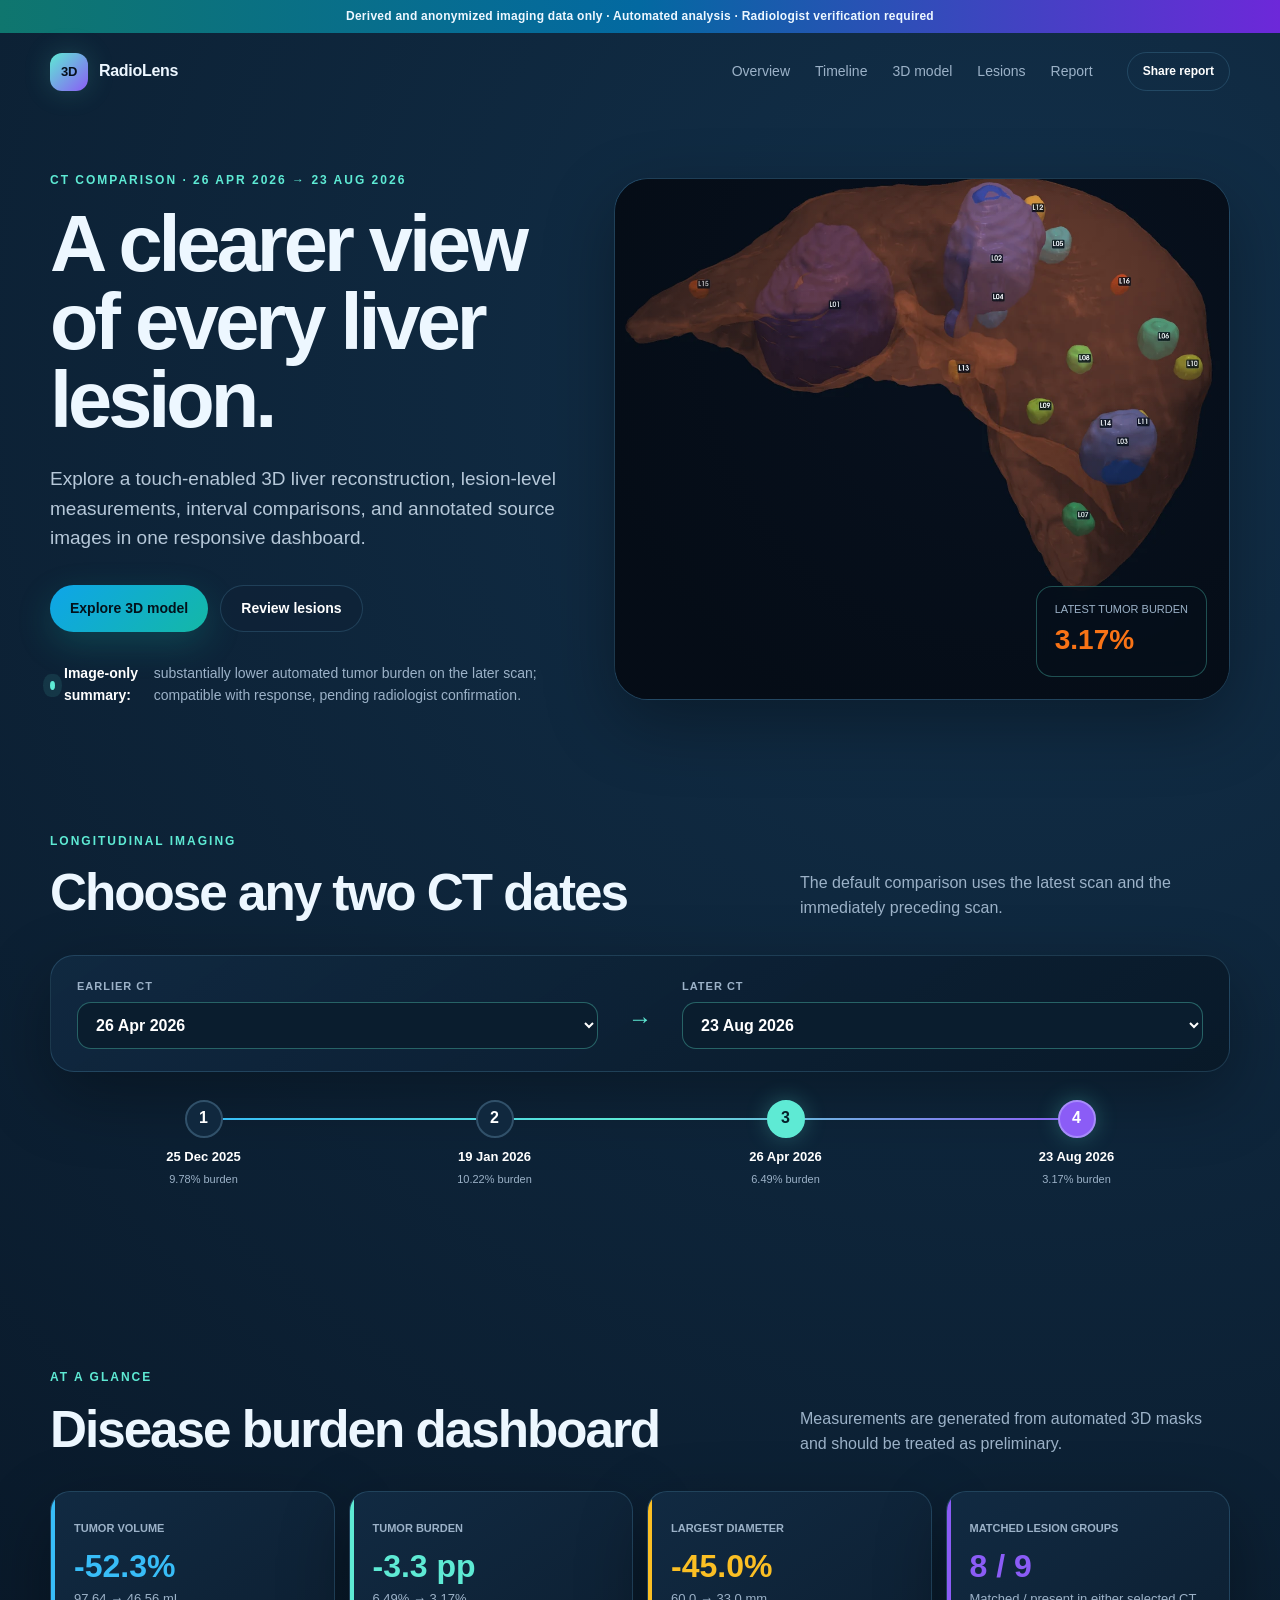
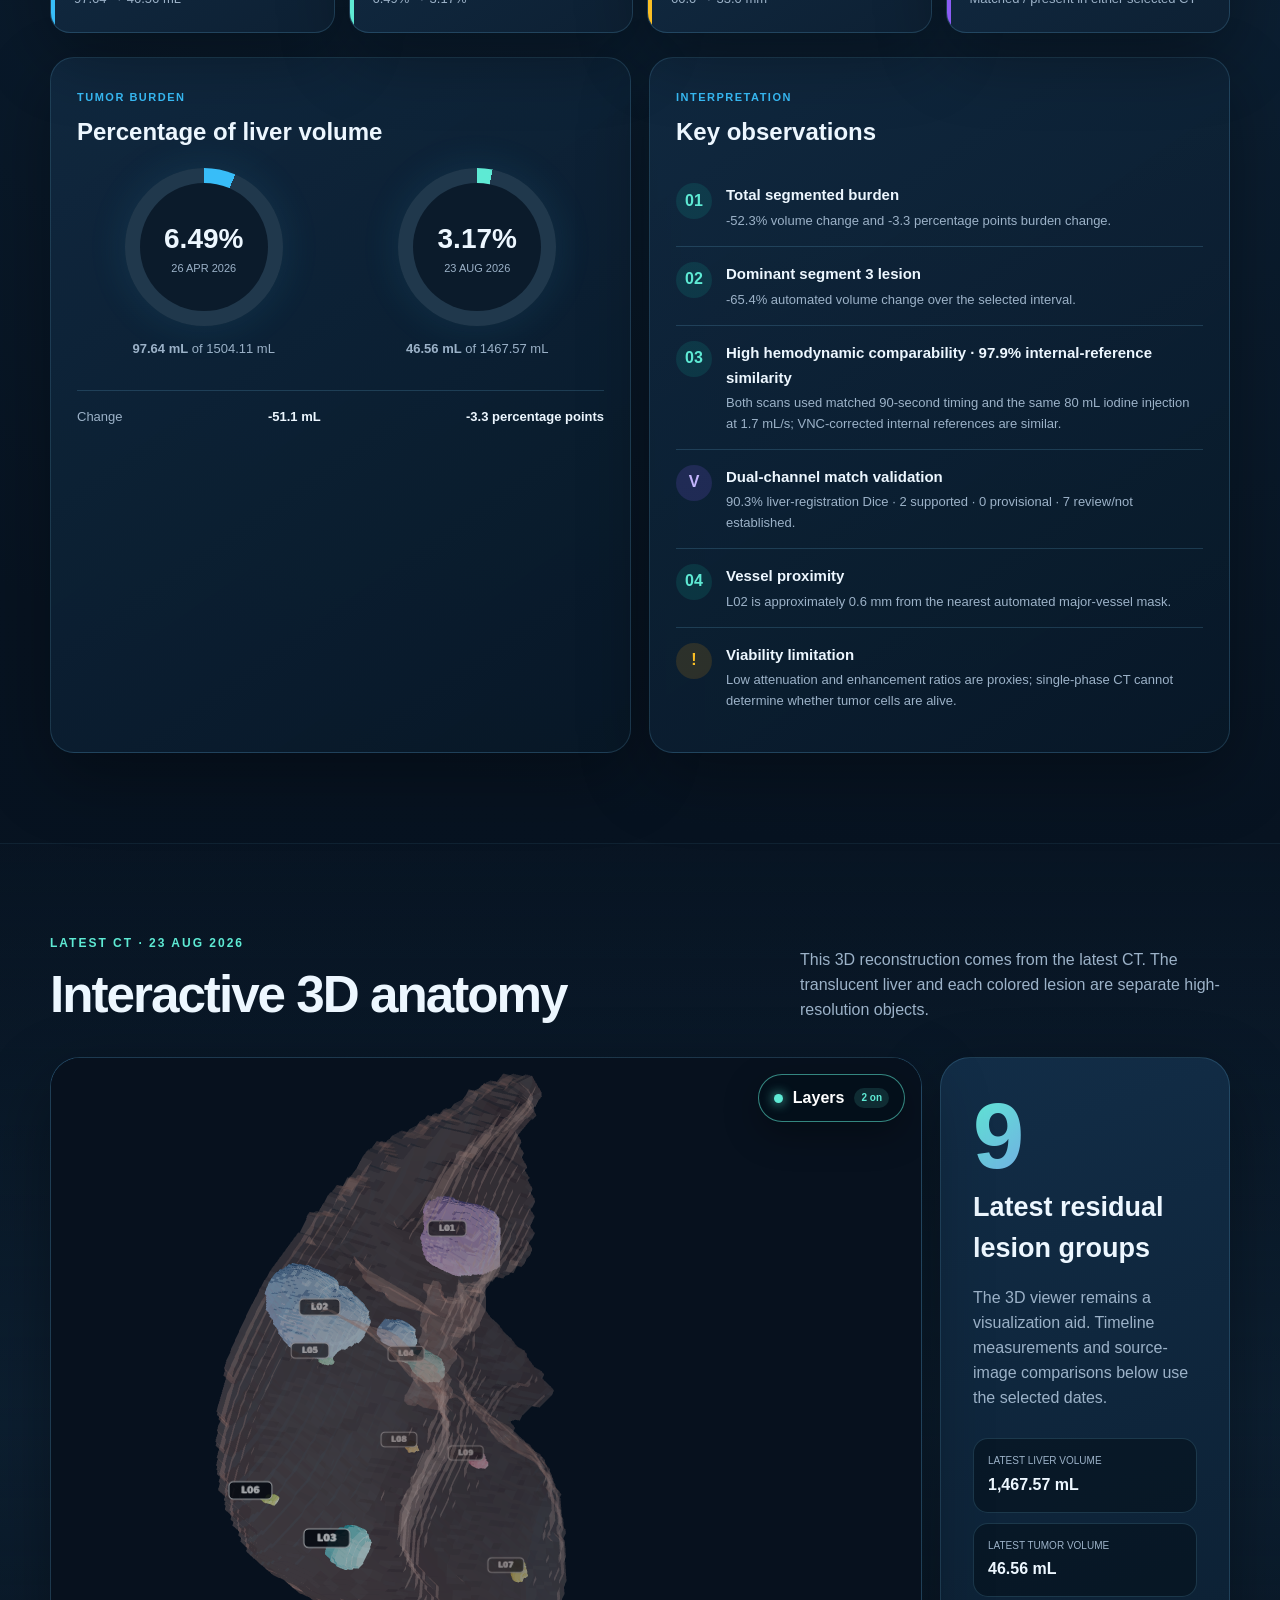
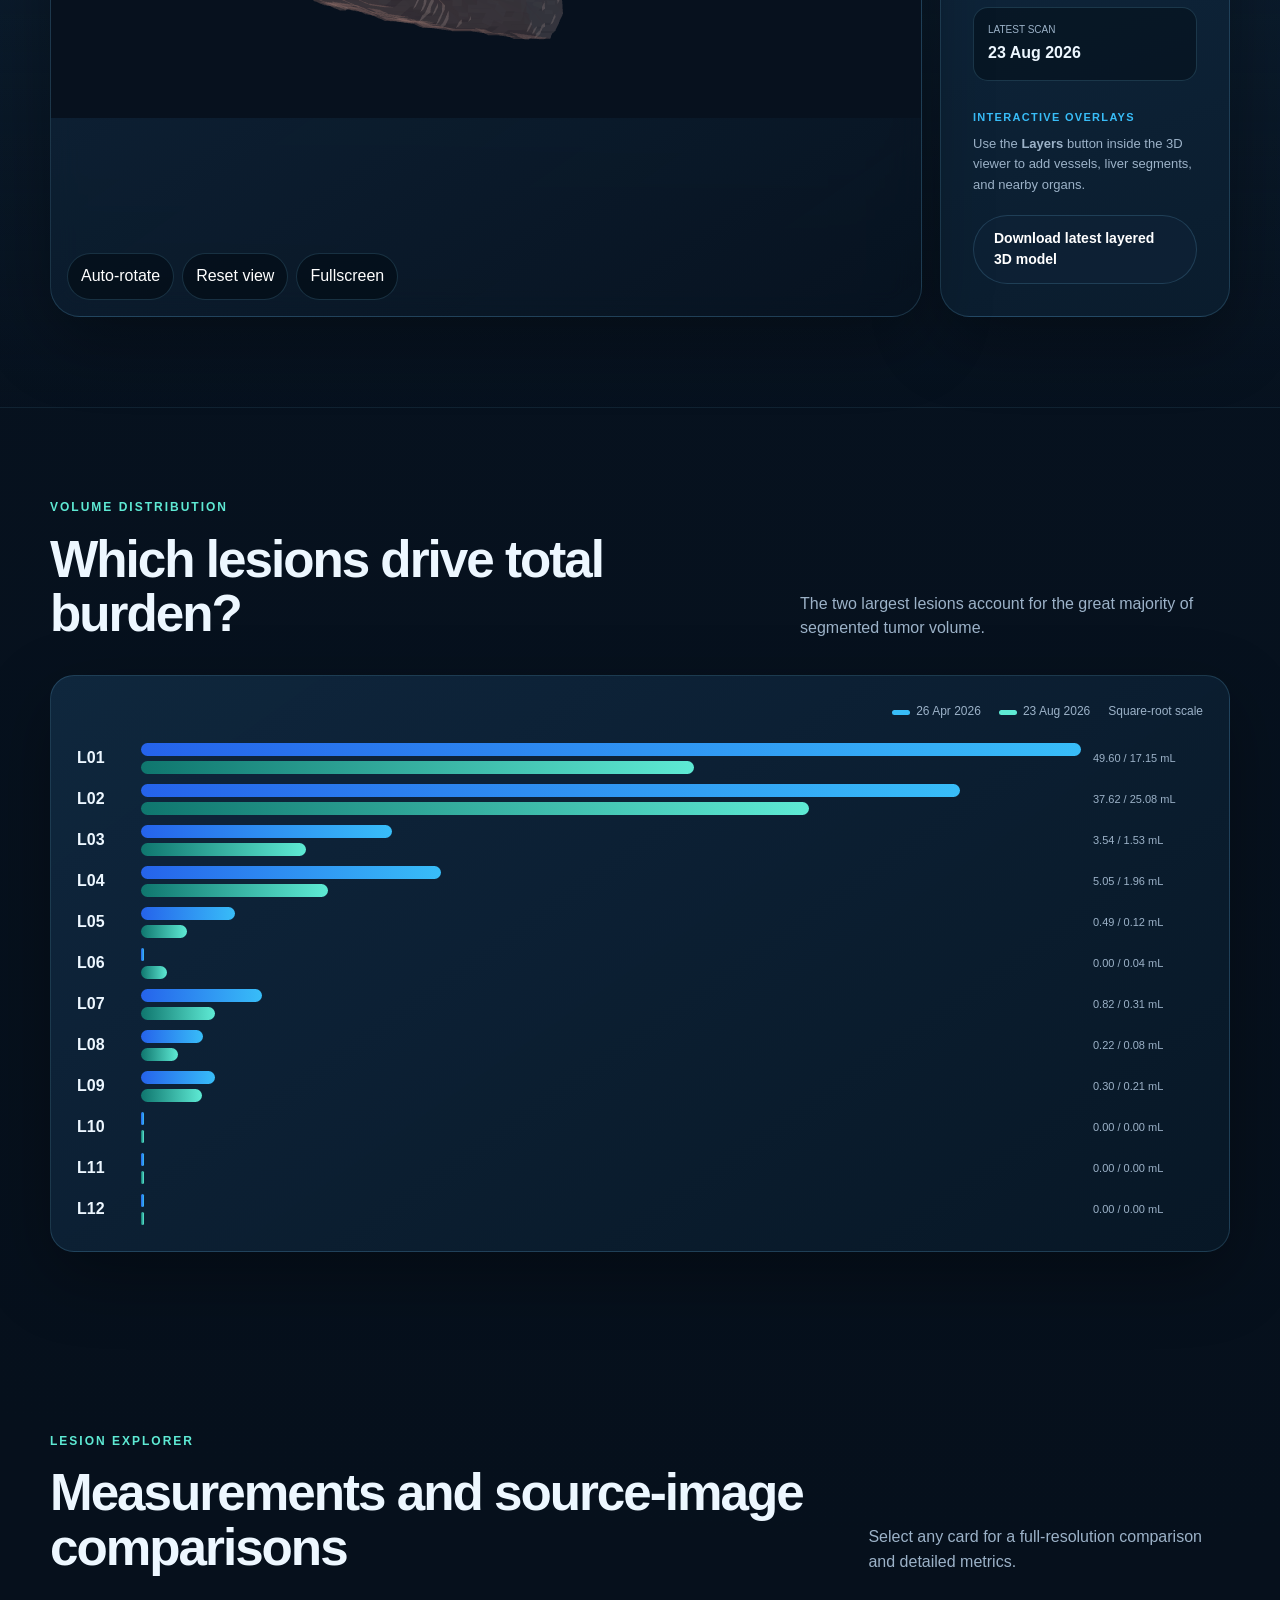
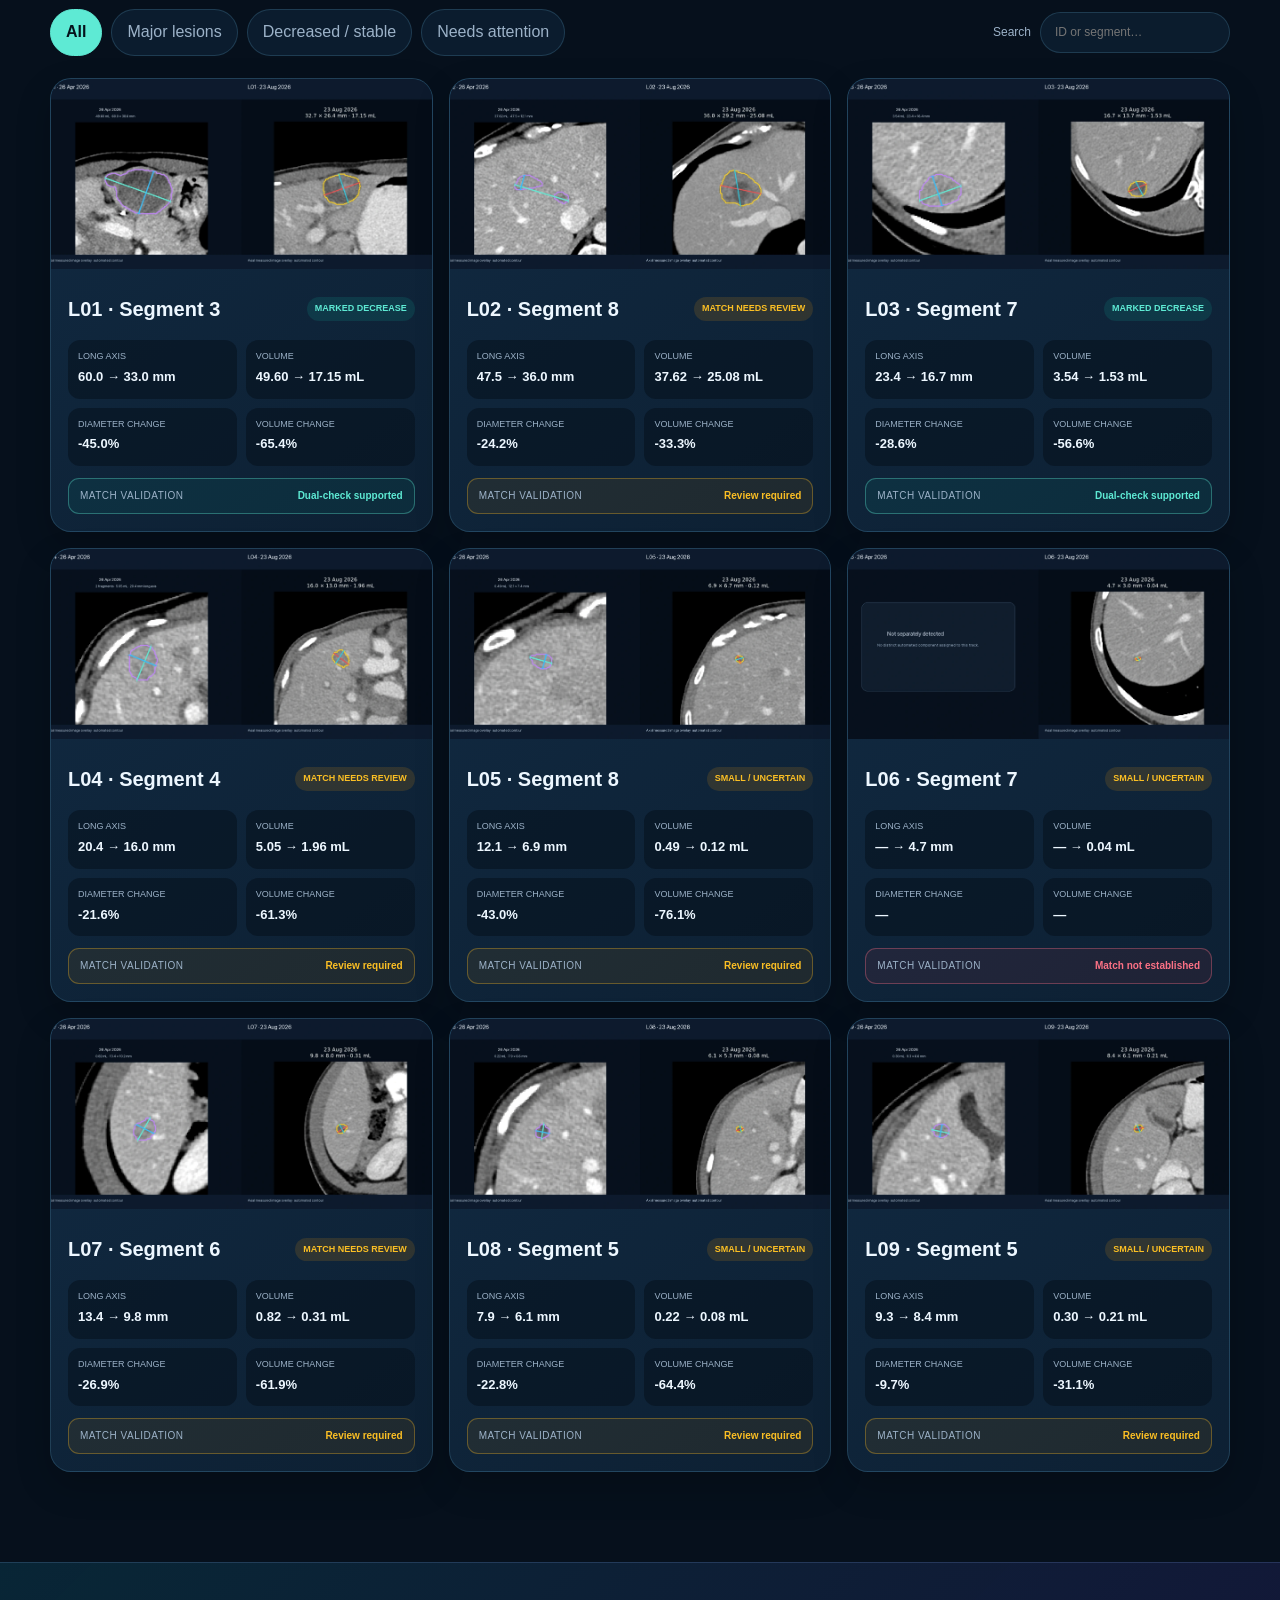
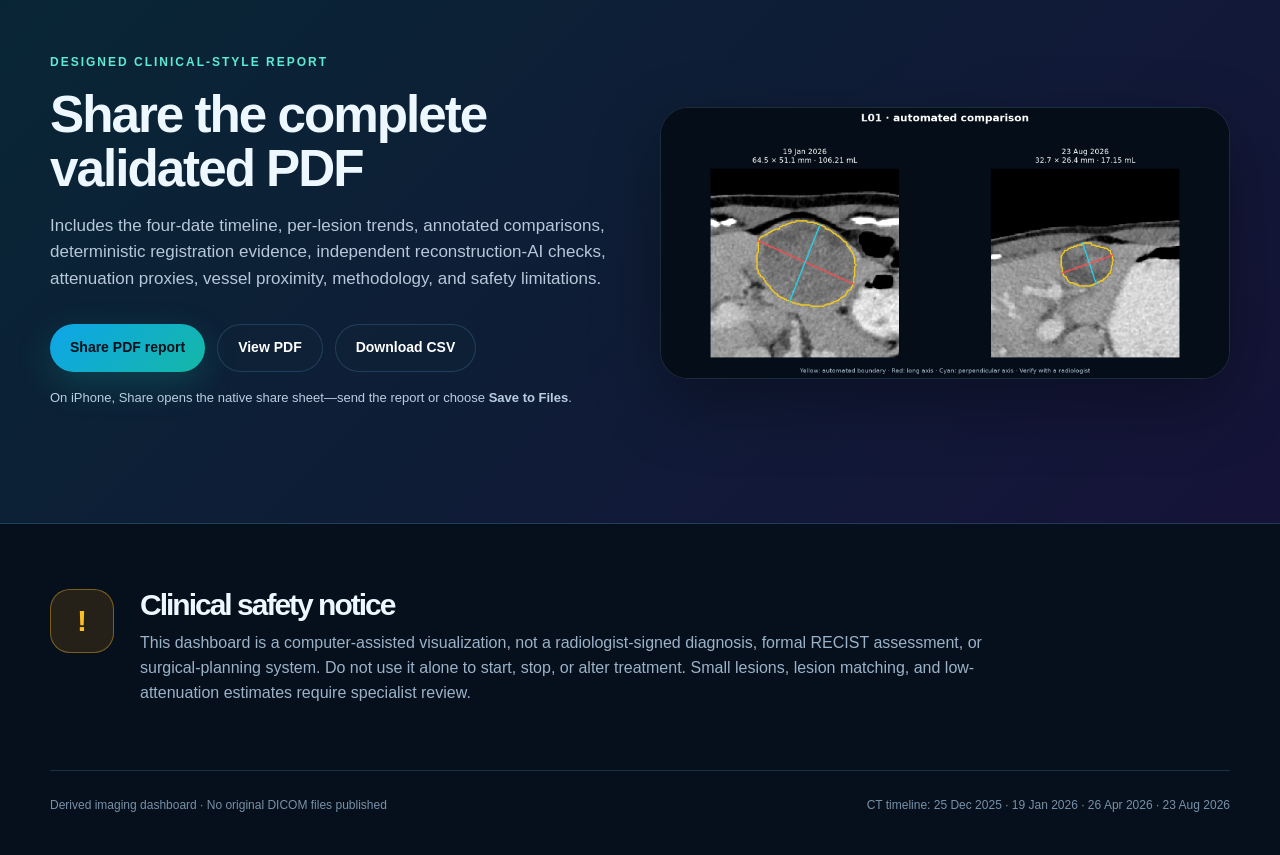
==== index.html @ ebdd9114 "Add dual-channel lesion match validation" ====
<!doctype html>
<html lang="en">
<head>
  <meta charset="utf-8">
  <meta name="viewport" content="width=device-width,initial-scale=1,viewport-fit=cover">
  <meta name="theme-color" content="#07111f">
  <meta name="description" content="Interactive liver lesion visualization and CT comparison dashboard.">
  <meta name="apple-mobile-web-app-capable" content="yes">
  <meta name="apple-mobile-web-app-status-bar-style" content="black-translucent">
  <meta name="apple-mobile-web-app-title" content="RadioLens">
  <title>RadioLens · Liver Imaging Dashboard</title>
  <link rel="icon" type="image/png" sizes="32x32" href="assets/favicon-32.png">
  <link rel="apple-touch-icon" sizes="180x180" href="assets/apple-touch-icon.png?v=3">
  <link rel="manifest" href="site.webmanifest?v=4">
  <link rel="stylesheet" href="styles.css?v=7">
  <script type="importmap">{"imports":{"three":"./vendor/three.module.js"}}</script>
  <script type="module" src="viewer.js?v=4"></script>
  <script defer src="app.js?v=7"></script>
</head>
<body>
  <div class="privacy-strip">Derived and anonymized imaging data only · Automated analysis · Radiologist verification required</div>
  <header class="nav shell">
    <a class="brand" href="#top"><span class="brand-mark">3D</span><span>RadioLens</span></a>
    <nav aria-label="Main navigation">
      <a href="#overview">Overview</a>
      <a href="#timeline">Timeline</a>
      <a href="#model">3D model</a>
      <a href="#lesions">Lesions</a>
      <a href="#report">Report</a>
    </nav>
    <button class="button small share-report" type="button">Share report</button>
  </header>

  <main id="top">
    <section class="hero shell">
      <div class="hero-copy">
        <div class="eyebrow" id="comparisonLabel">CT comparison timeline</div>
        <h1>A clearer view of every liver lesion.</h1>
        <p class="lede">Explore a touch-enabled 3D liver reconstruction, lesion-level measurements, interval comparisons, and annotated source images in one responsive dashboard.</p>
        <div class="hero-actions">
          <a class="button primary" href="#model">Explore 3D model</a>
          <a class="button ghost" href="#lesions">Review lesions</a>
        </div>
        <div class="hero-note"><span class="pulse"></span><b>Image-only summary:</b> <span id="overallAssessment">Loading the latest comparison…</span></div>
      </div>
      <div class="hero-visual glass">
        <img src="assets/liver-3d.webp" alt="Three-dimensional liver model with highlighted lesions">
        <div class="floating-stat"><span>Latest tumor burden</span><strong id="latestBurden">—</strong></div>
      </div>
    </section>

    <section id="timeline" class="section shell timeline-section">
      <div class="section-heading">
        <div><div class="eyebrow">Longitudinal imaging</div><h2>Choose any two CT dates</h2></div>
        <p>The default comparison uses the latest scan and the immediately preceding scan.</p>
      </div>
      <div class="timeline-picker panel">
        <label><span>Earlier CT</span><select id="fromStudy" aria-label="Earlier CT date"></select></label>
        <div class="timeline-arrow">→</div>
        <label><span>Later CT</span><select id="toStudy" aria-label="Later CT date"></select></label>
      </div>
      <div class="timeline-track" id="timelineTrack" aria-label="CT study timeline"></div>
    </section>

    <section id="overview" class="section shell">
      <div class="section-heading">
        <div><div class="eyebrow">At a glance</div><h2>Disease burden dashboard</h2></div>
        <p>Measurements are generated from automated 3D masks and should be treated as preliminary.</p>
      </div>
      <div class="stat-grid">
        <article class="stat-card cyan"><span>Tumor volume</span><strong id="volumeDelta">—</strong><p id="volumeValues">Loading…</p></article>
        <article class="stat-card teal"><span>Tumor burden</span><strong id="burdenDelta">—</strong><p id="burdenValues">Loading…</p></article>
        <article class="stat-card amber"><span>Largest diameter</span><strong id="diameterDelta">—</strong><p id="diameterValues">Loading…</p></article>
        <article class="stat-card purple"><span>Matched lesion groups</span><strong id="trackedCount">—</strong><p>Matched / present in either selected CT</p></article>
      </div>

      <div class="overview-grid">
        <article class="panel burden-panel">
          <div class="panel-title"><div><span class="kicker">Tumor burden</span><h3>Percentage of liver volume</h3></div></div>
          <div class="donut-row">
            <div class="donut-card"><div class="donut" id="fromDonut"><div><strong id="fromBurden">—</strong><span id="fromLabel">Earlier</span></div></div><p id="fromBurdenDetail">—</p></div>
            <div class="donut-card"><div class="donut follow" id="toDonut"><div><strong id="toBurden">—</strong><span id="toLabel">Later</span></div></div><p id="toBurdenDetail">—</p></div>
          </div>
          <div class="delta-line" id="burdenChangeLine"><span>Change</span><b>—</b><b>—</b></div>
        </article>
        <article class="panel findings-panel">
          <div class="panel-title"><div><span class="kicker">Interpretation</span><h3>Key observations</h3></div></div>
          <ul class="findings" id="findingsList"><li><span>…</span><div><b>Loading analysis</b><p>Preparing the selected comparison.</p></div></li></ul>
        </article>
      </div>
    </section>

    <section id="model" class="section model-section">
      <div class="shell">
        <div class="section-heading">
          <div><div class="eyebrow">Latest CT · 23 Aug 2026</div><h2>Interactive 3D anatomy</h2></div>
          <p>This 3D reconstruction comes from the latest CT. The translucent liver and each colored lesion are separate high-resolution objects.</p>
        </div>
        <div class="model-layout">
          <div class="model-shell glass" id="modelShell">
            <div id="threeViewer" class="three-viewer" role="img" aria-label="Interactive 3D liver, lesions, vessels and nearby organs">
              <div class="model-loading" id="modelLoading"><img src="assets/liver-3d.webp" alt=""><span>Loading interactive anatomy…</span></div>
            </div>
            <div class="anatomy-toolbar" id="anatomyToolbar">
              <button class="layer-panel-toggle" id="layerPanelToggle" type="button" aria-expanded="false" aria-controls="layerPanel">
                <span>Layers</span><b id="visibleLayerCount">2 on</b>
              </button>
              <div class="layer-panel" id="layerPanel">
                <div class="layer-panel-title"><strong>Anatomy overlays</strong><span>Tap to show or hide</span></div>
                <div class="layer-controls" id="layerControls">
                  <button class="layer-toggle active" data-layer="liver"><i style="--swatch:#b84e3a"></i>Liver</button>
                  <button class="layer-toggle active" data-layer="lesions"><i style="--swatch:#8b5cf6"></i>Lesions</button>
                  <button class="layer-toggle" data-layer="hepatic"><i style="--swatch:#22d3ee"></i>Hepatic vessels</button>
                  <button class="layer-toggle" data-layer="portal"><i style="--swatch:#3b82f6"></i>Portal vein</button>
                  <button class="layer-toggle" data-layer="ivc"><i style="--swatch:#2563eb"></i>IVC</button>
                  <button class="layer-toggle" data-layer="aorta"><i style="--swatch:#ef4444"></i>Aorta</button>
                  <button class="layer-toggle" data-layer="segments"><i style="--swatch:#84cc16"></i>Liver segments</button>
                  <button class="layer-toggle" data-layer="gallbladder"><i style="--swatch:#22c55e"></i>Gallbladder</button>
                  <button class="layer-toggle" data-layer="pancreas"><i style="--swatch:#fbbf24"></i>Pancreas</button>
                  <button class="layer-toggle" data-layer="spleen"><i style="--swatch:#c084fc"></i>Spleen</button>
                  <button class="layer-toggle" data-layer="kidneys"><i style="--swatch:#f4c9a0"></i>Kidneys</button>
                  <button class="layer-toggle" data-layer="duodenum"><i style="--swatch:#fb923c"></i>Duodenum</button>
                </div>
                <div class="preset-controls"><button data-preset="tumor">Tumor only</button><button data-preset="vascular">Vessels</button><button data-preset="context">Organs</button></div>
              </div>
            </div>
            <div class="model-controls">
              <button id="rotateToggle" type="button">Auto-rotate</button>
              <button id="resetCamera" type="button">Reset view</button>
              <button id="fullscreenModel" type="button">Fullscreen</button>
            </div>
          </div>
          <aside class="model-info">
            <div class="model-number" id="modelLesionCount">9</div>
            <h3>Latest residual lesion groups</h3>
            <p>The 3D viewer remains a visualization aid. Timeline measurements and source-image comparisons below use the selected dates.</p>
            <div class="mini-metrics"><div><span>Latest liver volume</span><b id="modelLiverVolume">1,467.57 mL</b></div><div><span>Latest tumor volume</span><b id="modelTumorVolume">46.56 mL</b></div><div><span>Latest scan</span><b>23 Aug 2026</b></div></div>
            <div class="layer-heading">Interactive overlays</div>
            <p class="layer-help">Use the <b>Layers</b> button inside the 3D viewer to add vessels, liver segments, and nearby organs.</p>
            <a class="button ghost wide" href="assets/liver_anatomy_aug.glb" download>Download latest layered 3D model</a>
          </aside>
        </div>
      </div>
    </section>

    <section class="section shell">
      <div class="section-heading"><div><div class="eyebrow">Volume distribution</div><h2>Which lesions drive total burden?</h2></div><p>The two largest lesions account for the great majority of segmented tumor volume.</p></div>
      <div class="panel chart-panel"><div id="volumeChart" class="volume-chart" aria-label="Lesion volume comparison chart"></div></div>
    </section>

    <section id="lesions" class="section shell">
      <div class="section-heading">
        <div><div class="eyebrow">Lesion explorer</div><h2>Measurements and source-image comparisons</h2></div>
        <p>Select any card for a full-resolution comparison and detailed metrics.</p>
      </div>
      <div class="filters">
        <button class="filter active" data-filter="all">All</button>
        <button class="filter" data-filter="major">Major lesions</button>
        <button class="filter" data-filter="stable">Decreased / stable</button>
        <button class="filter" data-filter="caution">Needs attention</button>
        <label class="search"><span>Search</span><input id="lesionSearch" type="search" placeholder="ID or segment…"></label>
      </div>
      <div id="lesionGrid" class="lesion-grid" aria-live="polite"></div>
    </section>

    <section id="report" class="section report-section">
      <div class="shell report-grid">
        <div>
          <div class="eyebrow">Designed clinical-style report</div>
          <h2>Share the complete validated PDF</h2>
          <p class="lede small-lede">Includes the four-date timeline, per-lesion trends, annotated comparisons, deterministic registration evidence, independent reconstruction-AI checks, attenuation proxies, vessel proximity, methodology, and safety limitations.</p>
          <div class="hero-actions"><button class="button primary share-report" type="button">Share PDF report</button><a class="button ghost" href="assets/Liver_Lesion_CT_Comparison.pdf?v=6" target="_blank" rel="noopener">View PDF</a><a class="button ghost" href="assets/lesion_comparison.csv?v=5" download>Download CSV</a></div>
          <p class="share-help">On iPhone, Share opens the native share sheet—send the report or choose <b>Save to Files</b>.</p>
          <p class="share-status" id="shareStatus" aria-live="polite"></p>
        </div>
        <div class="report-preview"><img src="assets/timeline/L01_2026-01-19_2026-08-23.webp" alt="Annotated January and August CT comparison for lesion L01"></div>
      </div>
    </section>

    <section class="section shell safety">
      <div class="safety-icon">!</div>
      <div><h2>Clinical safety notice</h2><p>This dashboard is a computer-assisted visualization, not a radiologist-signed diagnosis, formal RECIST assessment, or surgical-planning system. Do not use it alone to start, stop, or alter treatment. Small lesions, lesion matching, and low-attenuation estimates require specialist review.</p></div>
    </section>
  </main>

  <footer class="site-footer shell"><span>Derived imaging dashboard · No original DICOM files published</span><span>CT timeline: 25 Dec 2025 · 19 Jan 2026 · 26 Apr 2026 · 23 Aug 2026</span></footer>

  <dialog id="lesionDialog" class="lesion-dialog">
    <button class="dialog-close" aria-label="Close">×</button>
    <div id="dialogContent"></div>
  </dialog>
</body>
</html>
---- styles.css ----
:root {
  color-scheme: dark;
  --bg:#06101c; --bg2:#091827; --panel:#0d2033; --panel2:#112a42;
  --text:#edf7ff; --muted:#9cb2c8; --line:rgba(125,211,252,.17);
  --teal:#5eead4; --cyan:#38bdf8; --purple:#8b5cf6; --amber:#fbbf24; --orange:#f97316; --red:#fb7185;
  --shadow:0 24px 70px rgba(0,0,0,.32); --radius:24px;
}
*{box-sizing:border-box} html{scroll-behavior:smooth} body{margin:0;background:radial-gradient(circle at 80% 5%,#12304a 0,#071321 30%,var(--bg) 63%);color:var(--text);font-family:Inter,ui-sans-serif,-apple-system,BlinkMacSystemFont,"Segoe UI",sans-serif;line-height:1.55} a{color:inherit;text-decoration:none} button,input{font:inherit}.shell{width:min(1180px,calc(100% - 40px));margin-inline:auto}.privacy-strip{padding:7px 16px;text-align:center;background:linear-gradient(90deg,#0f766e,#0369a1,#6d28d9);font-size:12px;font-weight:700;letter-spacing:.25px}.nav{height:78px;display:flex;align-items:center;gap:34px}.brand{display:flex;align-items:center;gap:11px;font-weight:850;letter-spacing:-.3px}.brand-mark{display:grid;place-items:center;width:38px;height:38px;border-radius:12px;background:linear-gradient(135deg,var(--teal),var(--purple));color:#06101c;font-size:13px;box-shadow:0 0 28px rgba(94,234,212,.18)}nav{display:flex;gap:25px;margin-left:auto;color:var(--muted);font-size:14px}nav a:hover{color:white}.button{display:inline-flex;align-items:center;justify-content:center;border:1px solid var(--line);border-radius:999px;padding:12px 20px;font-weight:800;font-size:14px;transition:.2s ease;cursor:pointer;background:none;color:white}.button:hover{transform:translateY(-2px);border-color:rgba(94,234,212,.55)}.button.small{padding:9px 15px;font-size:12px}.button.primary{background:linear-gradient(135deg,#0ea5e9,#14b8a6);border:0;color:#03111b;box-shadow:0 12px 35px rgba(20,184,166,.22)}.button.ghost{background:rgba(15,35,55,.68)}.button.wide{width:100%}.hero{min-height:650px;display:grid;grid-template-columns:.92fr 1.08fr;gap:40px;align-items:center;padding:60px 0 80px}.eyebrow{color:var(--teal);font-size:12px;letter-spacing:2px;text-transform:uppercase;font-weight:850;margin-bottom:16px}.hero h1{font-size:clamp(48px,6.2vw,82px);line-height:.98;letter-spacing:-4px;margin:0 0 26px;max-width:700px}.lede{color:#b6c8d9;font-size:19px;max-width:650px}.small-lede{font-size:17px}.hero-actions{display:flex;gap:12px;flex-wrap:wrap;margin-top:32px}.hero-note{margin-top:31px;color:var(--muted);font-size:14px;display:flex;align-items:center;gap:9px}.hero-note b{color:white}.pulse{width:9px;height:9px;border-radius:50%;background:var(--teal);box-shadow:0 0 0 7px rgba(94,234,212,.10)}.glass{background:linear-gradient(145deg,rgba(19,46,71,.8),rgba(7,18,31,.72));border:1px solid var(--line);box-shadow:var(--shadow);backdrop-filter:blur(14px)}.hero-visual{position:relative;border-radius:34px;overflow:hidden;min-height:510px;display:grid;place-items:center}.hero-visual:after{content:"";position:absolute;inset:0;background:radial-gradient(circle at 65% 30%,transparent 20%,rgba(3,9,16,.5) 80%);pointer-events:none}.hero-visual img{width:112%;height:520px;object-fit:cover}.floating-stat{position:absolute;z-index:2;right:22px;bottom:22px;padding:14px 18px;border-radius:16px;background:rgba(5,16,27,.8);border:1px solid rgba(94,234,212,.3);backdrop-filter:blur(12px)}.floating-stat span{display:block;color:var(--muted);font-size:11px;text-transform:uppercase}.floating-stat strong{display:block;color:var(--orange);font-size:28px}.section{padding:90px 0}.section-heading{display:flex;justify-content:space-between;align-items:end;gap:28px;margin-bottom:34px}.section-heading h2,.report-grid h2,.safety h2{font-size:clamp(32px,4vw,52px);line-height:1.06;letter-spacing:-2px;margin:0}.section-heading p{max-width:430px;color:var(--muted);margin:0}.stat-grid{display:grid;grid-template-columns:repeat(4,1fr);gap:14px;margin-bottom:24px}.stat-card{padding:23px;border-radius:20px;background:linear-gradient(145deg,var(--panel2),var(--panel));border:1px solid var(--line);box-shadow:var(--shadow);position:relative;overflow:hidden}.stat-card:before{content:"";position:absolute;inset:0 auto 0 0;width:4px;background:currentColor}.stat-card span{color:var(--muted);font-size:11px;text-transform:uppercase;font-weight:800}.stat-card strong{display:block;font-size:32px;line-height:1.1;margin:9px 0 5px}.stat-card p{margin:0;color:var(--muted);font-size:13px}.stat-card.cyan{color:var(--cyan)}.stat-card.teal{color:var(--teal)}.stat-card.amber{color:var(--amber)}.stat-card.purple{color:var(--purple)}.overview-grid{display:grid;grid-template-columns:1fr 1fr;gap:18px}.panel{border-radius:var(--radius);background:linear-gradient(145deg,rgba(17,42,66,.88),rgba(8,24,39,.92));border:1px solid var(--line);padding:26px;box-shadow:var(--shadow)}.panel-title .kicker{color:var(--cyan);font-size:11px;text-transform:uppercase;letter-spacing:1.5px;font-weight:850}.panel-title h3{font-size:24px;margin:4px 0 18px}.donut-row{display:flex;justify-content:space-around;gap:20px}.donut-card{text-align:center}.donut-card p{color:var(--muted);font-size:13px}.donut{--value:10;width:158px;aspect-ratio:1;border-radius:50%;display:grid;place-items:center;background:conic-gradient(var(--cyan) calc(var(--value)*1%),#20384c 0);position:relative;box-shadow:0 0 40px rgba(56,189,248,.11)}.donut.follow{background:conic-gradient(var(--teal) calc(var(--value)*1%),#20384c 0)}.donut:after{content:"";position:absolute;inset:15px;border-radius:50%;background:#0b1b2b}.donut>div{position:relative;z-index:1;display:flex;flex-direction:column}.donut strong{font-size:28px}.donut span{color:var(--muted);font-size:11px;text-transform:uppercase}.delta-line{display:flex;gap:16px;justify-content:space-between;margin-top:18px;border-top:1px solid var(--line);padding-top:16px;font-size:13px}.delta-line span{color:var(--muted)}.findings{list-style:none;margin:0;padding:0}.findings li{display:flex;gap:14px;padding:15px 0;border-bottom:1px solid var(--line)}.findings li:last-child{border:0}.findings li>span{width:36px;height:36px;border-radius:50%;display:grid;place-items:center;background:rgba(20,184,166,.14);color:var(--teal);font-weight:850;flex:none}.findings li.warning-item>span{background:rgba(245,158,11,.14);color:var(--amber)}.findings b{font-size:15px}.findings p{margin:3px 0 0;color:var(--muted);font-size:13px}.model-section{background:linear-gradient(180deg,rgba(10,26,42,.2),rgba(15,37,57,.65),rgba(7,17,31,.1));border-block:1px solid rgba(125,211,252,.08)}.model-layout{display:grid;grid-template-columns:minmax(0,1fr) 290px;gap:18px}.model-shell{min-height:660px;border-radius:30px;overflow:hidden;position:relative}.model-shell model-viewer{width:100%;height:660px;background:radial-gradient(circle at 50% 45%,#16334c,#07111e 70%)}.model-loading{height:100%;display:grid;place-items:center;position:relative}.model-loading img{width:100%;height:100%;object-fit:cover}.model-loading span{position:absolute;bottom:25px;padding:9px 14px;border-radius:999px;background:rgba(0,0,0,.65);font-size:12px}.model-controls{position:absolute;left:16px;bottom:16px;display:flex;gap:8px;flex-wrap:wrap}.model-controls button{color:white;background:rgba(5,15,25,.78);border:1px solid var(--line);padding:10px 13px;border-radius:999px;cursor:pointer}.model-info{padding:32px;border-radius:30px;background:linear-gradient(160deg,#122d47,#0a1c2d);border:1px solid var(--line);box-shadow:var(--shadow);align-self:stretch}.model-number{font-size:92px;line-height:1;font-weight:900;letter-spacing:-6px;background:linear-gradient(135deg,var(--teal),var(--purple));-webkit-background-clip:text;background-clip:text;color:transparent}.model-info h3{font-size:27px;margin:5px 0 12px}.model-info>p{color:var(--muted)}.mini-metrics{display:grid;gap:10px;margin:28px 0}.mini-metrics div{padding:14px;border-radius:15px;background:rgba(4,15,25,.55);border:1px solid var(--line)}.mini-metrics span{display:block;color:var(--muted);font-size:10px;text-transform:uppercase}.mini-metrics b{display:block;margin-top:4px}.chart-panel{overflow:auto}.volume-chart{min-width:820px;display:grid;gap:10px}.chart-row{display:grid;grid-template-columns:52px 1fr 110px;gap:12px;align-items:center}.chart-label{font-weight:800}.bars{display:grid;gap:5px}.bar{height:13px;border-radius:999px;min-width:3px}.bar.dec{background:linear-gradient(90deg,#2563eb,#38bdf8)}.bar.jan{background:linear-gradient(90deg,#0f766e,#5eead4)}.chart-values{font-size:11px;color:var(--muted);white-space:nowrap}.chart-legend{display:flex;gap:18px;justify-content:flex-end;color:var(--muted);font-size:12px;margin-bottom:12px}.chart-legend i{display:inline-block;width:18px;height:5px;border-radius:3px;margin-right:6px}.filters{display:flex;gap:9px;align-items:center;flex-wrap:wrap;margin-bottom:22px}.filter{padding:10px 15px;border-radius:999px;color:var(--muted);background:rgba(15,35,55,.7);border:1px solid var(--line);cursor:pointer}.filter.active{color:#05131c;background:var(--teal);border-color:var(--teal);font-weight:850}.search{margin-left:auto;display:flex;align-items:center;gap:9px;color:var(--muted);font-size:12px}.search input{width:190px;border-radius:999px;border:1px solid var(--line);background:#0b1c2d;color:white;padding:10px 14px;outline:none}.lesion-grid{display:grid;grid-template-columns:repeat(3,1fr);gap:16px}.lesion-card{border:1px solid var(--line);border-radius:21px;overflow:hidden;background:linear-gradient(145deg,var(--panel2),var(--panel));box-shadow:0 14px 35px rgba(0,0,0,.2);cursor:pointer;transition:.2s ease}.lesion-card:hover{transform:translateY(-5px);border-color:rgba(94,234,212,.42)}.lesion-card img{width:100%;aspect-ratio:2/1;object-fit:cover;background:black}.lesion-body{padding:17px}.lesion-top{display:flex;justify-content:space-between;gap:10px;align-items:center}.lesion-top h3{font-size:20px;margin:0}.status{font-size:9px;text-transform:uppercase;font-weight:850;padding:5px 8px;border-radius:999px}.status.stable{color:var(--teal);background:rgba(20,184,166,.14)}.status.caution{color:var(--amber);background:rgba(245,158,11,.14)}.status.unreliable{color:var(--red);background:rgba(244,63,94,.14)}.lesion-metrics{display:grid;grid-template-columns:1fr 1fr;gap:9px;margin-top:15px}.lesion-metrics div{padding:10px;background:rgba(4,14,24,.5);border-radius:12px}.lesion-metrics span{display:block;color:var(--muted);font-size:9px;text-transform:uppercase}.lesion-metrics b{font-size:13px}.report-section{background:linear-gradient(135deg,rgba(14,116,144,.22),rgba(91,33,182,.18));border-block:1px solid var(--line)}.report-grid{display:grid;grid-template-columns:1fr 1fr;align-items:center;gap:40px}.report-preview{border-radius:28px;overflow:hidden;border:1px solid var(--line);background:#050b12;box-shadow:var(--shadow)}.report-preview img{display:block;width:100%}.safety{display:grid;grid-template-columns:70px 1fr;gap:20px;align-items:start;padding-block:65px}.safety-icon{width:64px;height:64px;display:grid;place-items:center;border-radius:20px;color:var(--amber);background:rgba(245,158,11,.13);border:1px solid rgba(251,191,36,.4);font-size:30px;font-weight:900}.safety h2{font-size:30px;margin-bottom:10px}.safety p{color:var(--muted);max-width:900px;margin:0}.site-footer{padding:25px 0 40px;border-top:1px solid var(--line);display:flex;justify-content:space-between;color:#7890a7;font-size:12px}.lesion-dialog{width:min(1100px,calc(100% - 24px));max-height:92vh;border:1px solid var(--line);border-radius:25px;padding:0;background:#071321;color:white;box-shadow:0 40px 120px #000;overflow:auto}.lesion-dialog::backdrop{background:rgba(0,4,10,.84);backdrop-filter:blur(6px)}.dialog-close{position:sticky;float:right;top:14px;right:14px;z-index:5;width:40px;height:40px;border-radius:50%;border:1px solid var(--line);background:#122a41;color:white;font-size:25px;cursor:pointer}.dialog-inner{padding:28px}.dialog-inner img{width:100%;border-radius:17px;background:#000}.dialog-header{display:flex;justify-content:space-between;gap:20px;align-items:center;margin-bottom:18px}.dialog-header h2{margin:0;font-size:32px}.dialog-stats{display:grid;grid-template-columns:repeat(4,1fr);gap:10px;margin:16px 0}.dialog-stats div{padding:14px;border-radius:14px;background:var(--panel);border:1px solid var(--line)}.dialog-stats span{display:block;color:var(--muted);font-size:10px;text-transform:uppercase}.dialog-stats b{display:block;margin-top:5px}.dialog-note{padding:15px;border-radius:14px;background:rgba(245,158,11,.10);border:1px solid rgba(251,191,36,.3);color:#f5dfbd}
@media(max-width:900px){.shell{width:min(100% - 24px,720px)}.nav{height:64px}.nav nav{display:none}.nav .button{margin-left:auto}.hero{grid-template-columns:1fr;padding:42px 0 65px}.hero h1{letter-spacing:-2.5px}.hero-visual{min-height:390px}.hero-visual img{height:400px}.section{padding:62px 0}.section-heading{align-items:start;flex-direction:column}.stat-grid{grid-template-columns:1fr 1fr}.overview-grid,.model-layout,.report-grid{grid-template-columns:1fr}.model-shell,.model-shell model-viewer{min-height:540px;height:66vh}.model-info{order:-1}.lesion-grid{grid-template-columns:1fr 1fr}.dialog-stats{grid-template-columns:1fr 1fr}}
@media(max-width:580px){.privacy-strip{font-size:10px}.brand span:last-child{display:none}.hero{min-height:auto}.hero h1{font-size:49px}.lede{font-size:16px}.hero-visual{min-height:320px}.hero-visual img{height:330px}.stat-grid,.lesion-grid{grid-template-columns:1fr}.overview-grid{grid-template-columns:1fr}.donut-row{gap:8px}.donut{width:125px}.delta-line{flex-direction:column;gap:5px}.model-shell,.model-shell model-viewer{height:62vh;min-height:440px}.filters{position:sticky;top:0;z-index:5;padding:10px 0;background:rgba(6,16,28,.92);backdrop-filter:blur(12px)}.filter{font-size:12px;padding:8px 10px}.search{width:100%;margin-left:0}.search input{flex:1}.dialog-inner{padding:18px 12px}.dialog-header{align-items:flex-start;flex-direction:column}.dialog-stats{grid-template-columns:1fr}.site-footer{flex-direction:column;gap:7px}.report-preview{order:-1}}
@media(prefers-reduced-motion:reduce){html{scroll-behavior:auto}.lesion-card,.button{transition:none}}
.donut{background:conic-gradient(var(--cyan) var(--value),#20384c 0)}
.donut.follow{background:conic-gradient(var(--teal) var(--value),#20384c 0)}
.three-viewer{width:100%;height:660px;position:relative;overflow:hidden;background:radial-gradient(circle at 50% 45%,#16334c,#07111e 70%);touch-action:none}.three-viewer canvas{display:block;width:100%;height:100%;outline:none}.layer-heading{margin-top:24px;color:var(--cyan);font-size:11px;text-transform:uppercase;letter-spacing:1.3px;font-weight:850}.layer-controls{display:grid;grid-template-columns:1fr 1fr;gap:7px;margin:10px 0 13px}.layer-toggle,.preset-controls button{border:1px solid var(--line);background:rgba(4,15,25,.62);color:var(--muted);border-radius:11px;padding:8px 9px;font-size:10px;text-align:left;cursor:pointer}.layer-toggle{display:flex;align-items:center;gap:7px}.layer-toggle i{width:9px;height:9px;border-radius:50%;background:var(--swatch);box-shadow:0 0 10px var(--swatch)}.layer-toggle.active{color:white;border-color:rgba(94,234,212,.48);background:rgba(15,67,78,.42)}.preset-controls{display:grid;grid-template-columns:repeat(3,1fr);gap:6px;margin-bottom:14px}.preset-controls button{text-align:center;padding:8px 4px;color:#d9ecfb}.proximity{margin:14px 0;padding:15px;border-radius:14px;background:rgba(14,165,233,.09);border:1px solid rgba(56,189,248,.28)}.proximity h3{margin:0 0 10px;font-size:15px}.proximity-grid{display:grid;grid-template-columns:repeat(3,1fr);gap:8px}.proximity-grid div{padding:10px;border-radius:11px;background:rgba(4,14,24,.6)}.proximity-grid span{display:block;color:var(--muted);font-size:9px;text-transform:capitalize}.proximity-grid b{display:block;margin-top:3px}.proximity small{display:block;color:var(--amber);margin-top:10px}
.model-controls{z-index:4}.anatomy-toolbar{position:absolute;z-index:6;top:16px;right:16px;width:min(330px,calc(100% - 32px));pointer-events:none}.layer-panel-toggle{pointer-events:auto;margin-left:auto;display:flex;align-items:center;gap:10px;border:1px solid rgba(94,234,212,.55);border-radius:999px;padding:11px 15px;background:rgba(4,16,27,.91);color:white;box-shadow:0 12px 36px rgba(0,0,0,.32);backdrop-filter:blur(14px);cursor:pointer;font-weight:850}.layer-panel-toggle:before{content:"";width:9px;height:9px;border-radius:50%;background:var(--teal);box-shadow:0 0 12px var(--teal)}.layer-panel-toggle b{padding:2px 7px;border-radius:999px;background:rgba(94,234,212,.13);color:var(--teal);font-size:10px}.layer-panel{display:none;pointer-events:auto;margin-top:9px;padding:15px;border:1px solid rgba(125,211,252,.27);border-radius:18px;background:rgba(5,18,31,.94);box-shadow:0 24px 65px rgba(0,0,0,.5);backdrop-filter:blur(18px)}.anatomy-toolbar.open .layer-panel{display:block}.layer-panel-title{display:flex;justify-content:space-between;align-items:baseline;gap:12px}.layer-panel-title strong{font-size:14px}.layer-panel-title span{color:var(--muted);font-size:10px}.layer-toggle,.preset-controls button{min-height:36px}.layer-toggle.active{box-shadow:inset 0 0 0 1px rgba(94,234,212,.12)}.layer-help{margin:8px 0 20px;color:var(--muted);font-size:13px}.three-viewer canvas{cursor:grab;user-select:none;-webkit-user-select:none}.three-viewer canvas:active{cursor:grabbing}
.layer-toggle.loading{opacity:.68;cursor:wait}.layer-toggle.loading:after{content:"";width:10px;height:10px;margin-left:auto;border:2px solid rgba(255,255,255,.28);border-top-color:var(--teal);border-radius:50%;animation:layer-spin .7s linear infinite}@keyframes layer-spin{to{transform:rotate(360deg)}}
.share-help{margin:16px 0 0;color:#b9cee0;font-size:13px}.share-status{min-height:1.4em;margin:7px 0 0;color:var(--teal);font-size:13px}.share-report{-webkit-appearance:none;appearance:none}
.timeline-section{padding-top:45px}.timeline-picker{display:grid;grid-template-columns:1fr auto 1fr;align-items:end;gap:18px;padding:22px 26px}.timeline-picker label{display:grid;gap:7px}.timeline-picker label span{color:var(--muted);font-size:11px;font-weight:800;text-transform:uppercase;letter-spacing:1px}.timeline-picker select{width:100%;border:1px solid rgba(94,234,212,.34);border-radius:14px;padding:13px 42px 13px 14px;background:#0a1d2e;color:white;font:inherit;font-weight:750}.timeline-arrow{padding:12px;color:var(--teal);font-size:24px}.timeline-track{display:grid;grid-template-columns:repeat(4,1fr);position:relative;margin:28px 8px 0}.timeline-track:before{content:"";position:absolute;top:18px;left:12.5%;right:12.5%;height:2px;background:linear-gradient(90deg,#38bdf8,#5eead4,#8b5cf6)}.timeline-point{position:relative;z-index:1;display:grid;justify-items:center;text-align:center;gap:4px;color:var(--muted)}.timeline-point>span{width:38px;height:38px;border-radius:50%;display:grid;place-items:center;background:#10283e;border:2px solid #31516a;color:white;font-weight:850}.timeline-point.selected>span{background:var(--teal);border-color:var(--teal);color:#06202a;box-shadow:0 0 22px rgba(94,234,212,.28)}.timeline-point.latest>span{background:var(--purple);border-color:#a78bfa;color:white}.timeline-point b{margin-top:5px;color:white;font-size:13px}.timeline-point small{font-size:11px}.bar.from{background:linear-gradient(90deg,#2563eb,#38bdf8)}.bar.to{background:linear-gradient(90deg,#0f766e,#5eead4)}.legend-from{background:#38bdf8!important}.legend-to{background:#5eead4!important}.trend-strip{display:grid;grid-template-columns:repeat(4,1fr);gap:9px;margin:18px 0}.trend-strip>div{padding:13px;border-radius:14px;background:rgba(4,14,24,.62);border:1px solid var(--line)}.trend-strip span,.trend-strip small{display:block;color:var(--muted);font-size:10px}.trend-strip b{display:block;margin:5px 0 2px}.proxy-panel{margin:14px 0;padding:16px;border-radius:15px;background:rgba(139,92,246,.08);border:1px solid rgba(167,139,250,.25)}.proxy-panel h3{margin:0 0 10px;font-size:15px}.proxy-panel small{color:var(--amber)}.proximity-grid .near{border:1px solid rgba(251,113,133,.42);background:rgba(244,63,94,.10)}
@media(max-width:580px){.timeline-picker{grid-template-columns:1fr;padding:16px}.timeline-arrow{display:none}.timeline-track{margin-inline:0}.timeline-point b{font-size:11px}.timeline-point small{font-size:9px}.trend-strip{grid-template-columns:1fr}}
@media(max-width:900px){.three-viewer{height:66vh;min-height:540px}}
@media(max-width:580px){.three-viewer{height:62vh;min-height:440px}.anatomy-toolbar{top:10px;right:10px;width:min(310px,calc(100% - 20px))}.layer-panel{max-height:calc(62vh - 80px);overflow:auto;padding:12px}.layer-panel-toggle{padding:10px 13px}.layer-controls{grid-template-columns:1fr 1fr}.layer-toggle{font-size:10px;padding:7px}.model-controls{left:10px;bottom:10px;right:10px}.model-controls button{padding:9px 10px;font-size:11px}.proximity-grid{grid-template-columns:1fr 1fr}}
.proxy-heading{display:flex;justify-content:space-between;align-items:flex-start;gap:14px;margin-bottom:10px}.proxy-heading h3{margin:0}.proxy-heading p{margin:2px 0 0;color:var(--muted);font-size:11px}.quality-badge{padding:6px 9px;border-radius:999px;font-size:9px;text-transform:uppercase;font-weight:850;white-space:nowrap}.quality-badge.high{color:var(--teal);background:rgba(20,184,166,.14);border:1px solid rgba(94,234,212,.32)}.quality-badge.moderate{color:var(--amber);background:rgba(245,158,11,.12);border:1px solid rgba(251,191,36,.3)}.quality-badge.limited{color:var(--red);background:rgba(244,63,94,.12);border:1px solid rgba(251,113,133,.3)}.findings .quality-high>span{background:rgba(20,184,166,.14);color:var(--teal)}.findings .quality-moderate>span{background:rgba(245,158,11,.14);color:var(--amber)}.findings .quality-limited>span{background:rgba(244,63,94,.14);color:var(--red)}
@media(max-width:580px){.proxy-heading{flex-direction:column}.quality-badge{white-space:normal}}
.findings .validation-finding>span{background:rgba(139,92,246,.16);color:#c4b5fd}.validation-chip{display:flex;align-items:center;justify-content:space-between;gap:9px;margin-top:12px;padding:9px 11px;border-radius:11px;border:1px solid var(--line);font-size:10px}.validation-chip span{color:var(--muted);text-transform:uppercase;letter-spacing:.5px}.validation-chip b{font-size:10px;text-align:right}.validation-supported{border-color:rgba(94,234,212,.35);background:rgba(20,184,166,.08)}.validation-supported b,.validation-supported>.validation-heading>span{color:var(--teal)}.validation-provisional,.validation-not-audited{border-color:rgba(125,211,252,.3);background:rgba(56,189,248,.07)}.validation-provisional b,.validation-not-audited b,.validation-provisional>.validation-heading>span,.validation-not-audited>.validation-heading>span{color:var(--cyan)}.validation-review{border-color:rgba(251,191,36,.32);background:rgba(245,158,11,.08)}.validation-review b,.validation-review>.validation-heading>span{color:var(--amber)}.validation-not-established{border-color:rgba(251,113,133,.35);background:rgba(244,63,94,.08)}.validation-not-established b,.validation-not-established>.validation-heading>span{color:#fb7185}.validation-panel{margin:16px 0;padding:17px;border-radius:16px}.validation-heading{display:flex;align-items:flex-start;justify-content:space-between;gap:16px;margin-bottom:13px}.validation-heading h3{margin:0;font-size:16px}.validation-heading p{margin:3px 0 0;color:var(--muted);font-size:11px}.validation-heading>span{padding:6px 9px;border-radius:999px;background:rgba(4,14,24,.5);font-size:9px;font-weight:850;text-transform:uppercase}.validation-columns{display:grid;grid-template-columns:1fr 1fr;gap:10px}.validation-columns>div{padding:13px;border-radius:13px;background:rgba(4,14,24,.58);border:1px solid var(--line)}.validation-channel{display:grid;grid-template-columns:auto 1fr auto;align-items:center;gap:8px}.validation-channel i{width:29px;height:29px;display:grid;place-items:center;border-radius:9px;background:#173753;color:var(--cyan);font-size:10px;font-style:normal;font-weight:900}.validation-channel b{font-size:12px;color:white}.validation-channel em{color:var(--muted);font-size:9px;font-style:normal;text-transform:uppercase}.validation-metrics{display:flex;gap:8px;flex-wrap:wrap;margin:11px 0 7px}.validation-metrics span{padding:6px 8px;border-radius:8px;background:rgba(15,42,66,.7);color:var(--muted);font-size:9px}.validation-metrics b{color:white}.validation-columns p{margin:7px 0 0;color:#c5d3e1;font-size:11px;line-height:1.45}.validation-panel>small{display:block;margin-top:11px;color:#d9b977;line-height:1.45}
@media(max-width:700px){.validation-columns{grid-template-columns:1fr}.validation-heading{flex-direction:column}.validation-heading>span{white-space:normal}}
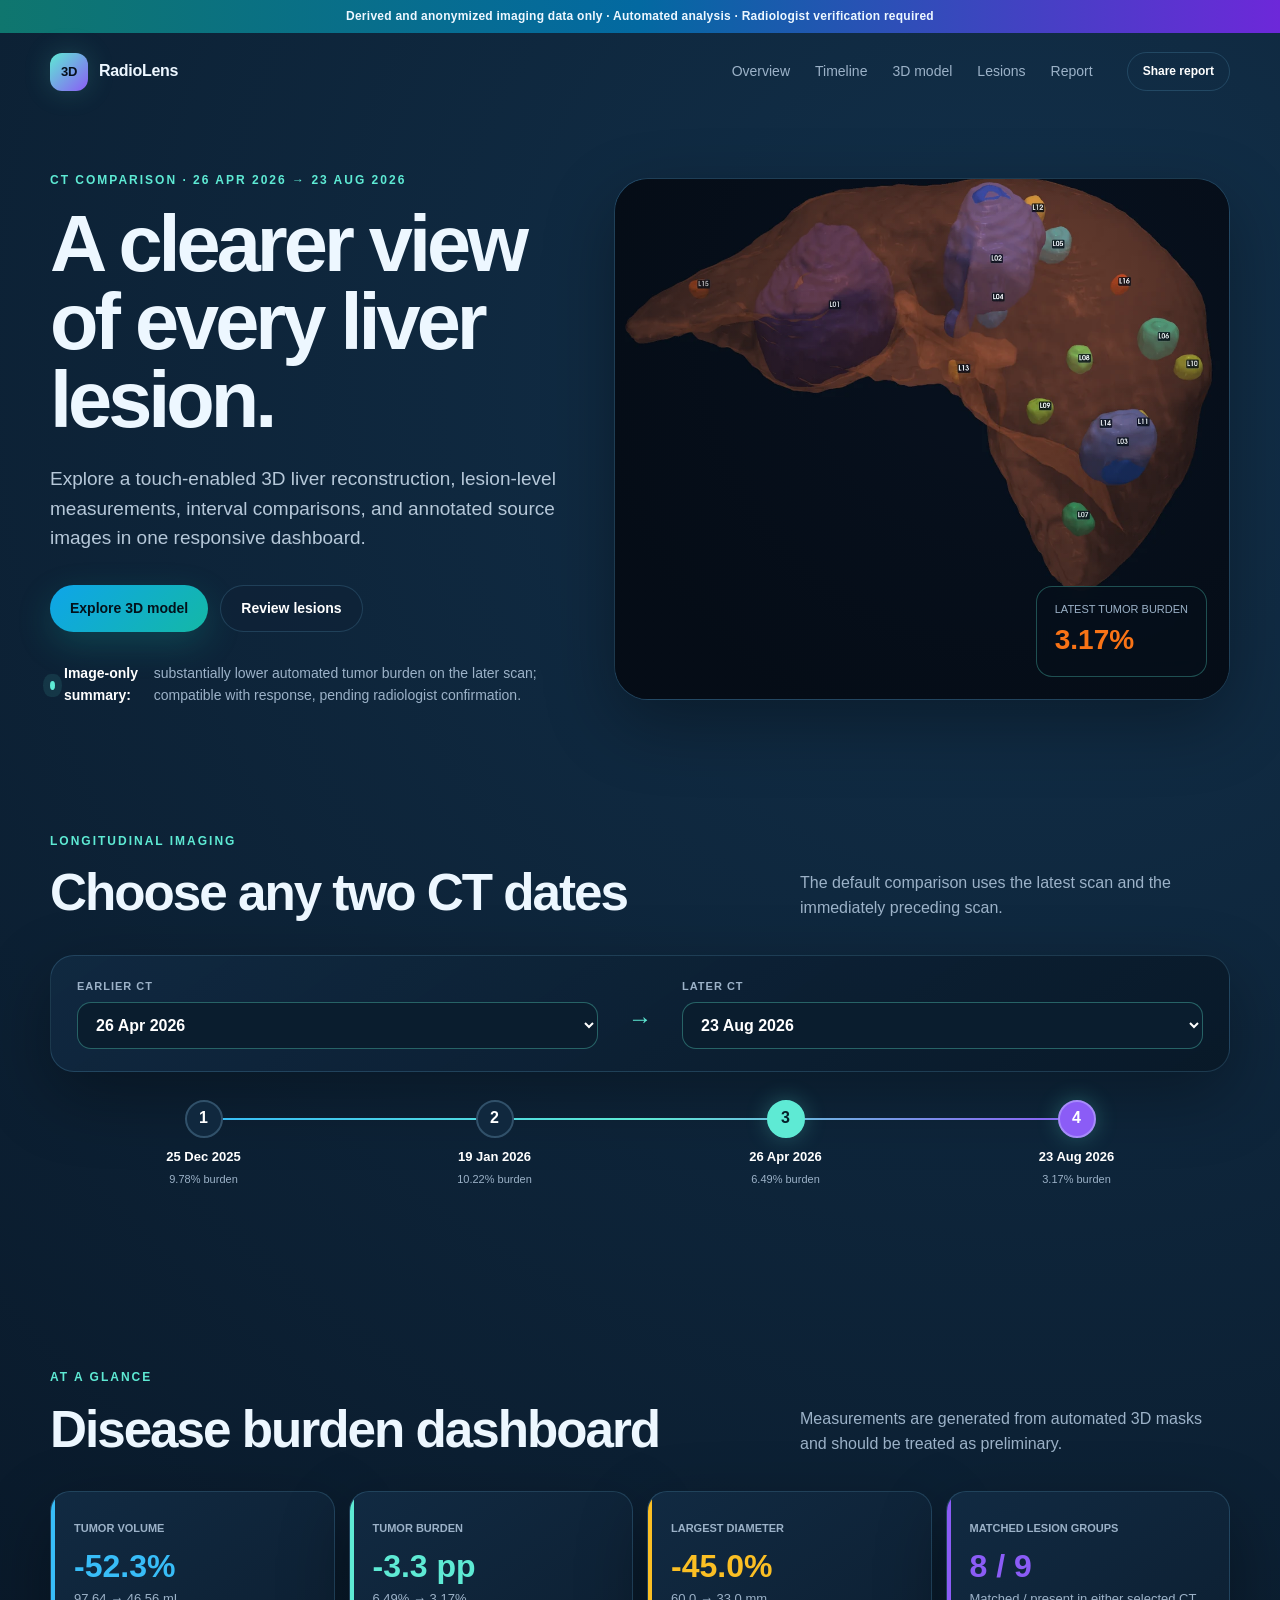
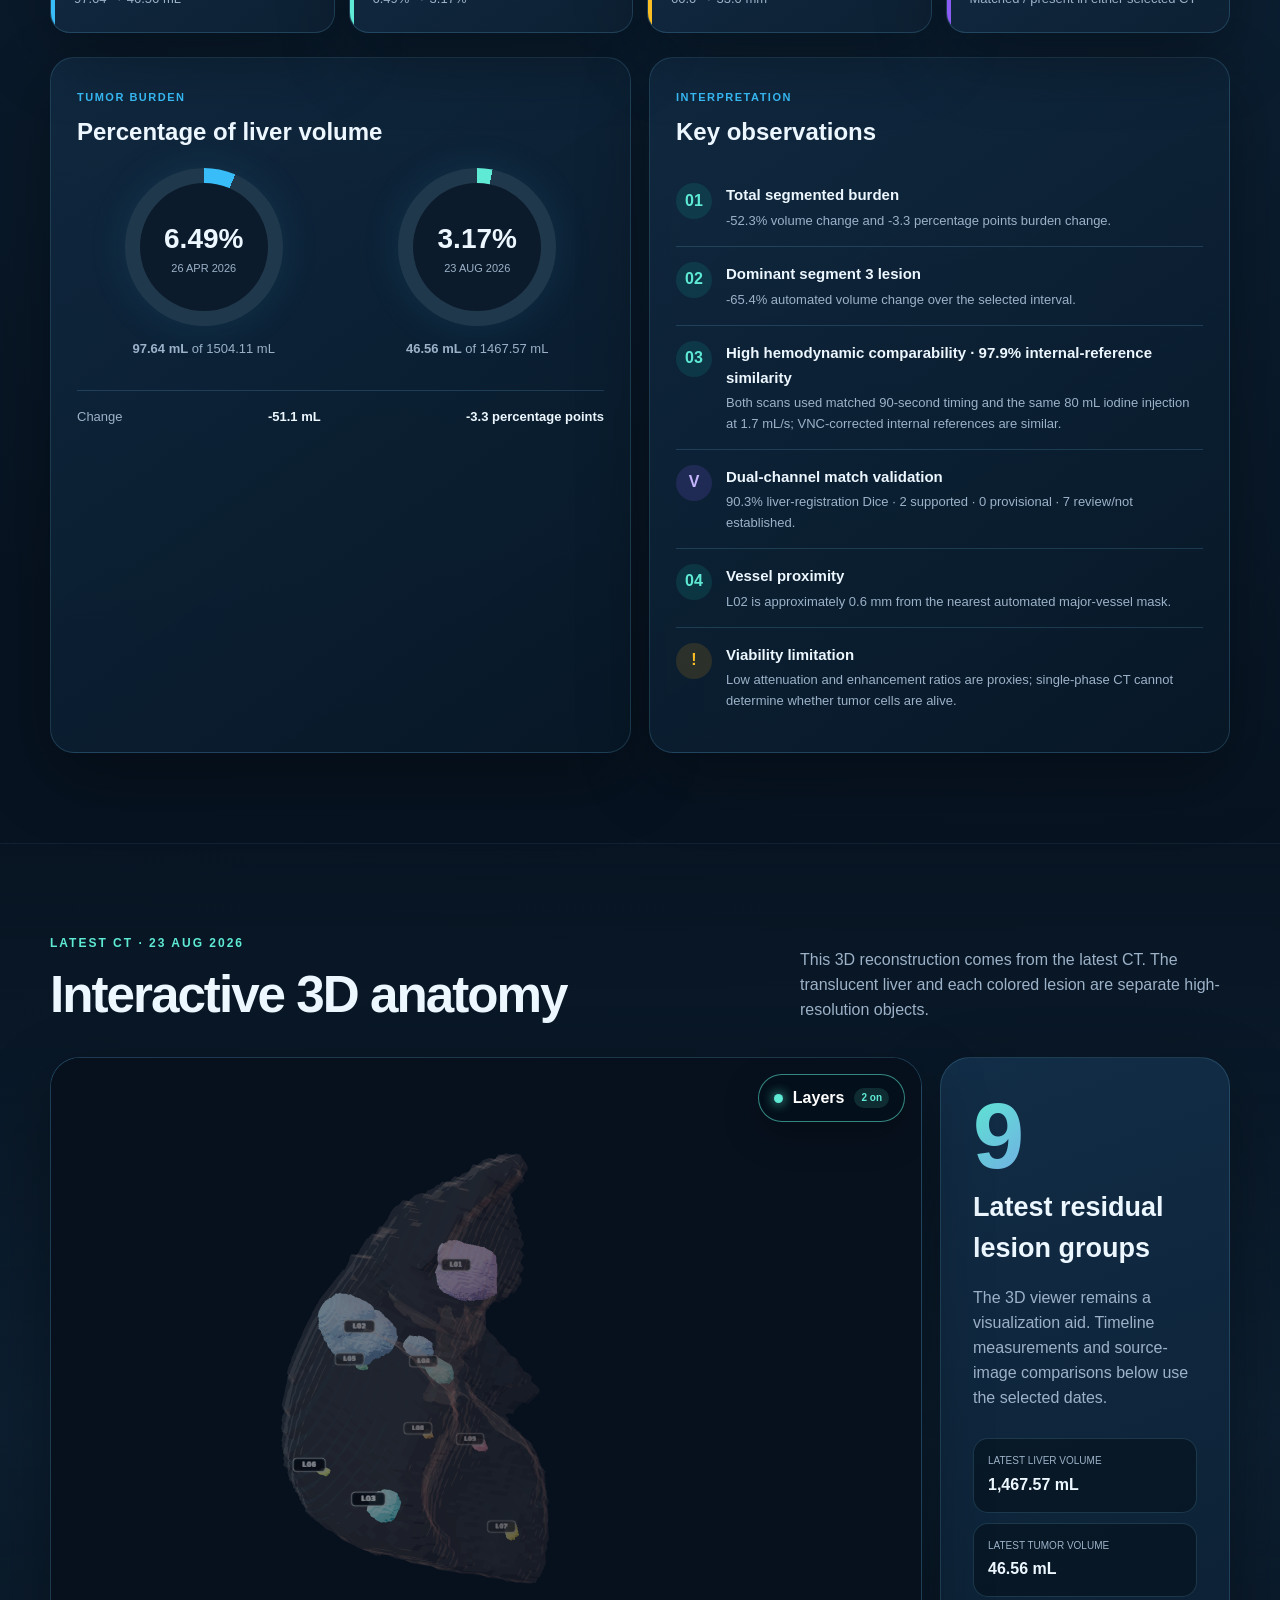
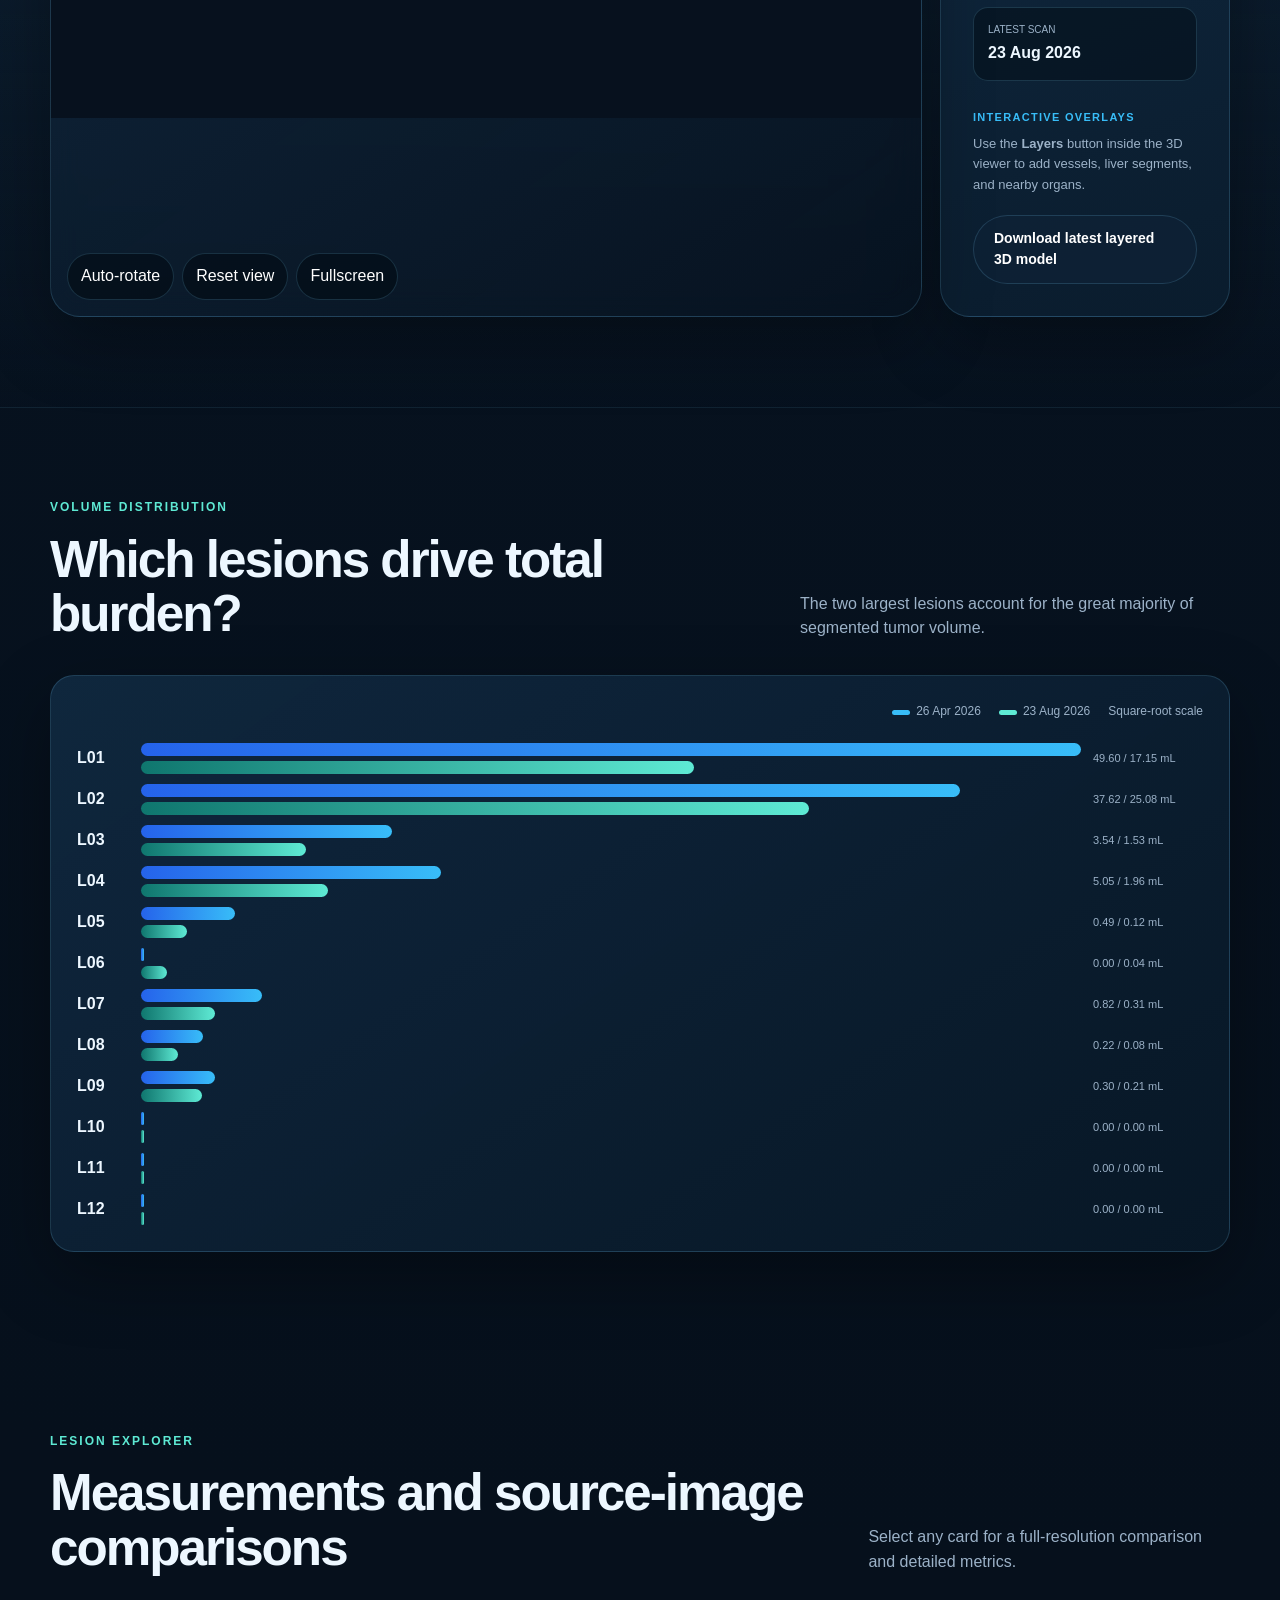
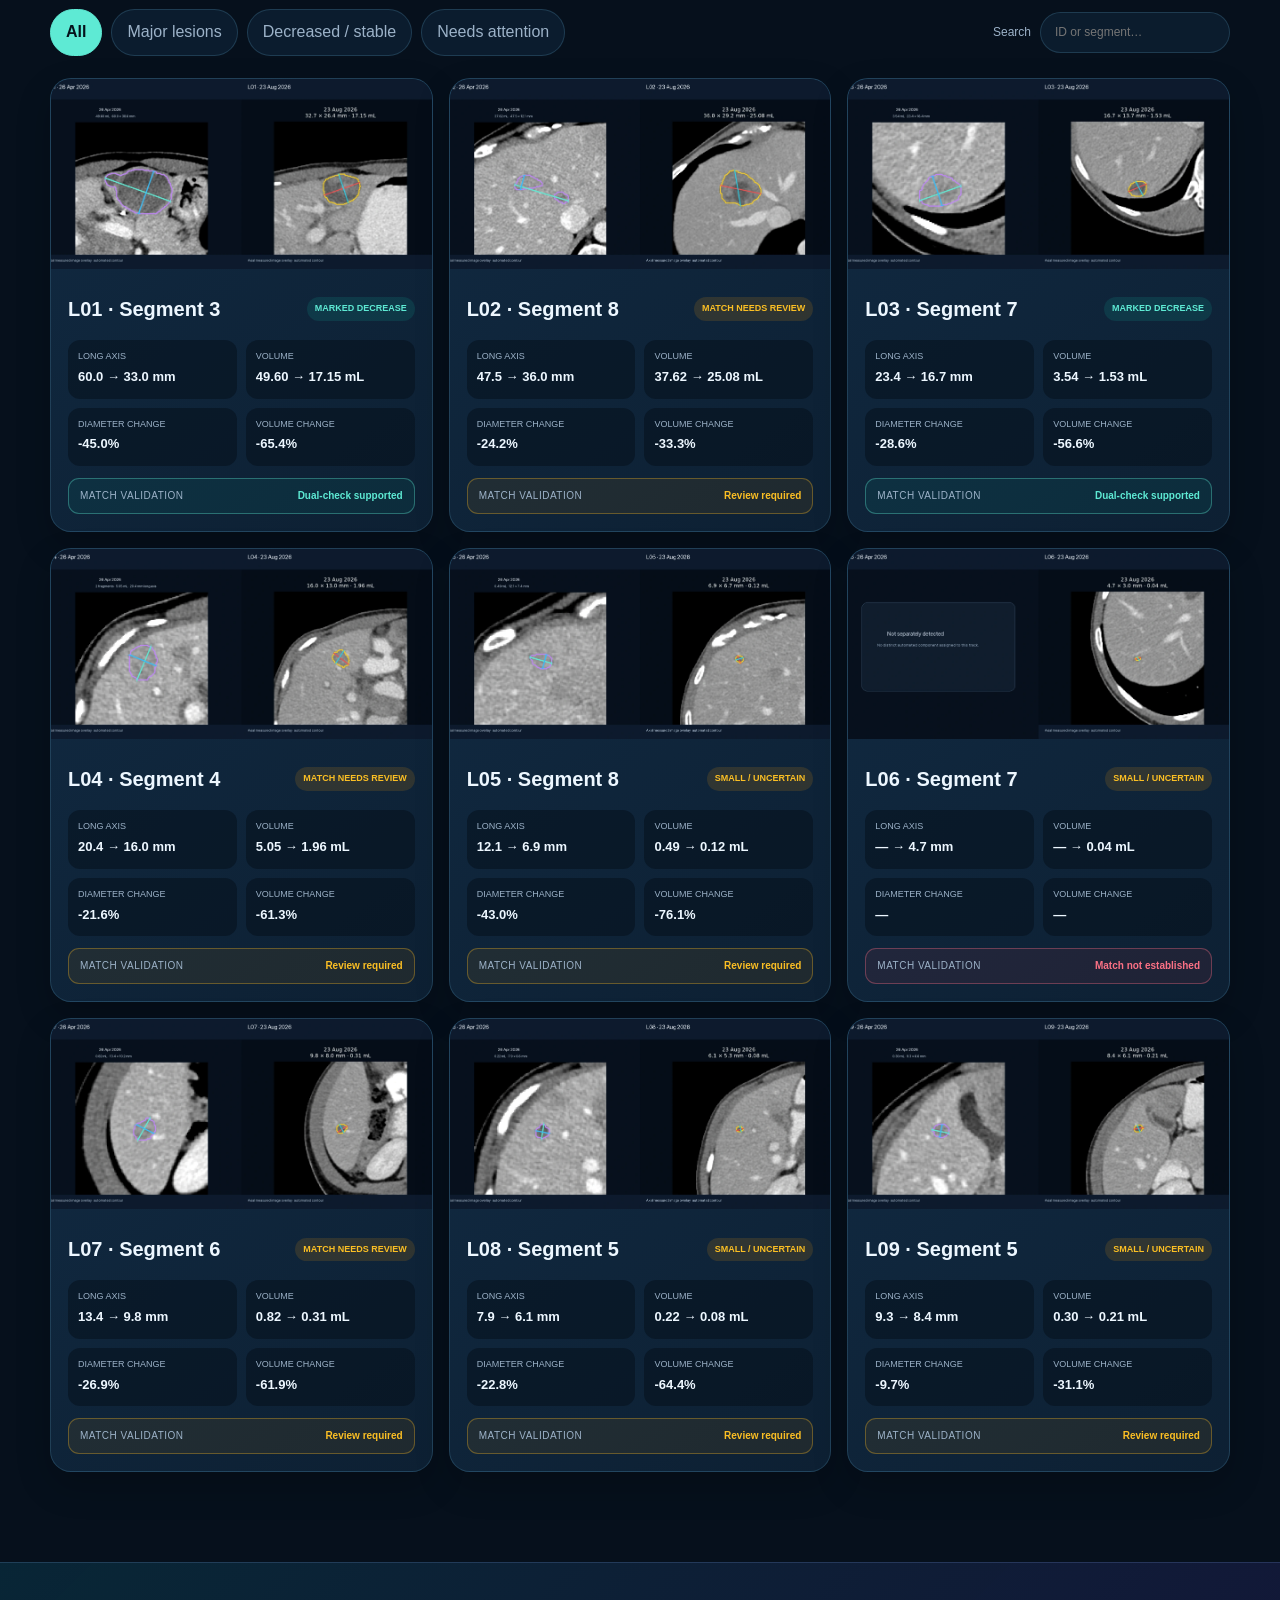
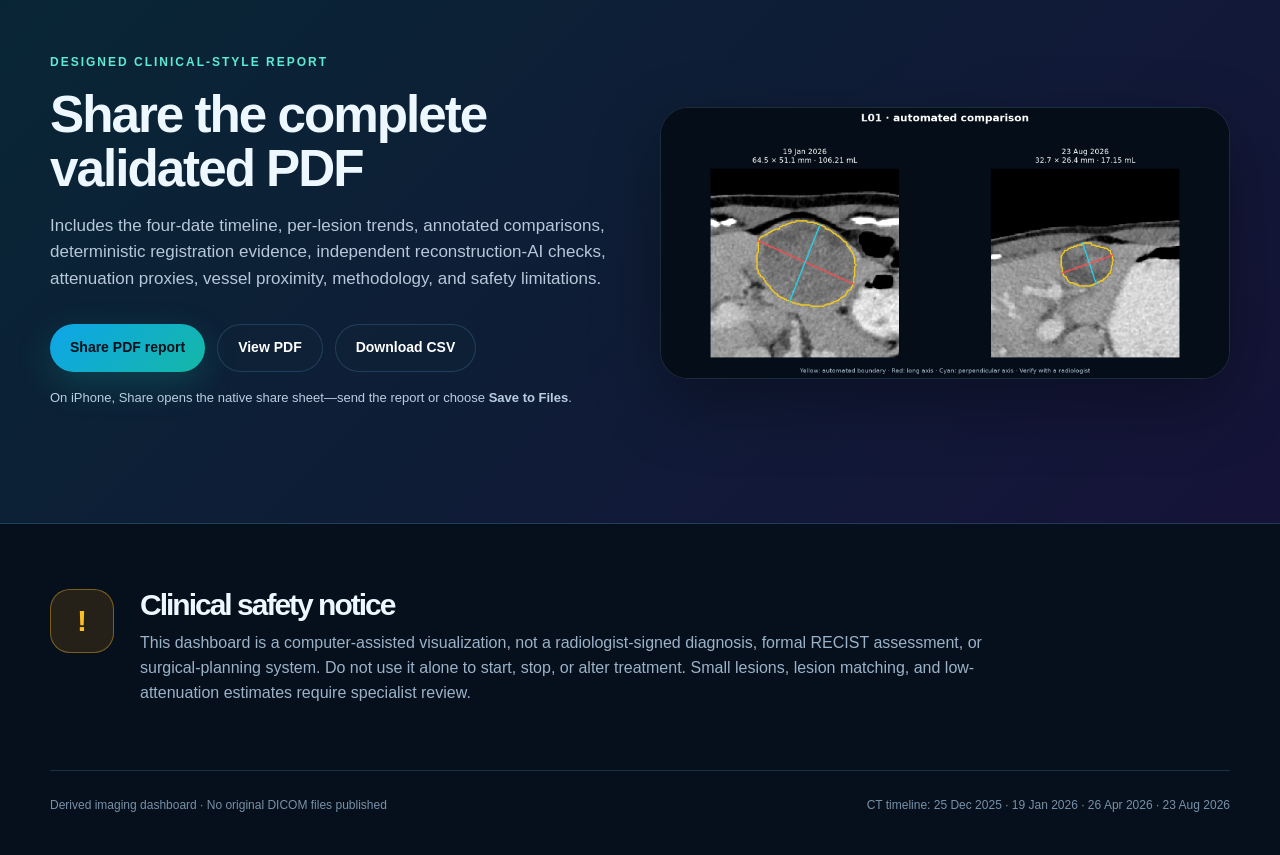
==== commit 679ff129: "Prevent 3D liver clipping and fix mesh orientation" ====
--- a/index.html
+++ b/index.html
@@ -14,7 +14,7 @@
   <link rel="manifest" href="site.webmanifest?v=4">
   <link rel="stylesheet" href="styles.css?v=7">
   <script type="importmap">{"imports":{"three":"./vendor/three.module.js"}}</script>
-  <script type="module" src="viewer.js?v=4"></script>
+  <script type="module" src="viewer.js?v=5"></script>
   <script defer src="app.js?v=7"></script>
 </head>
 <body>
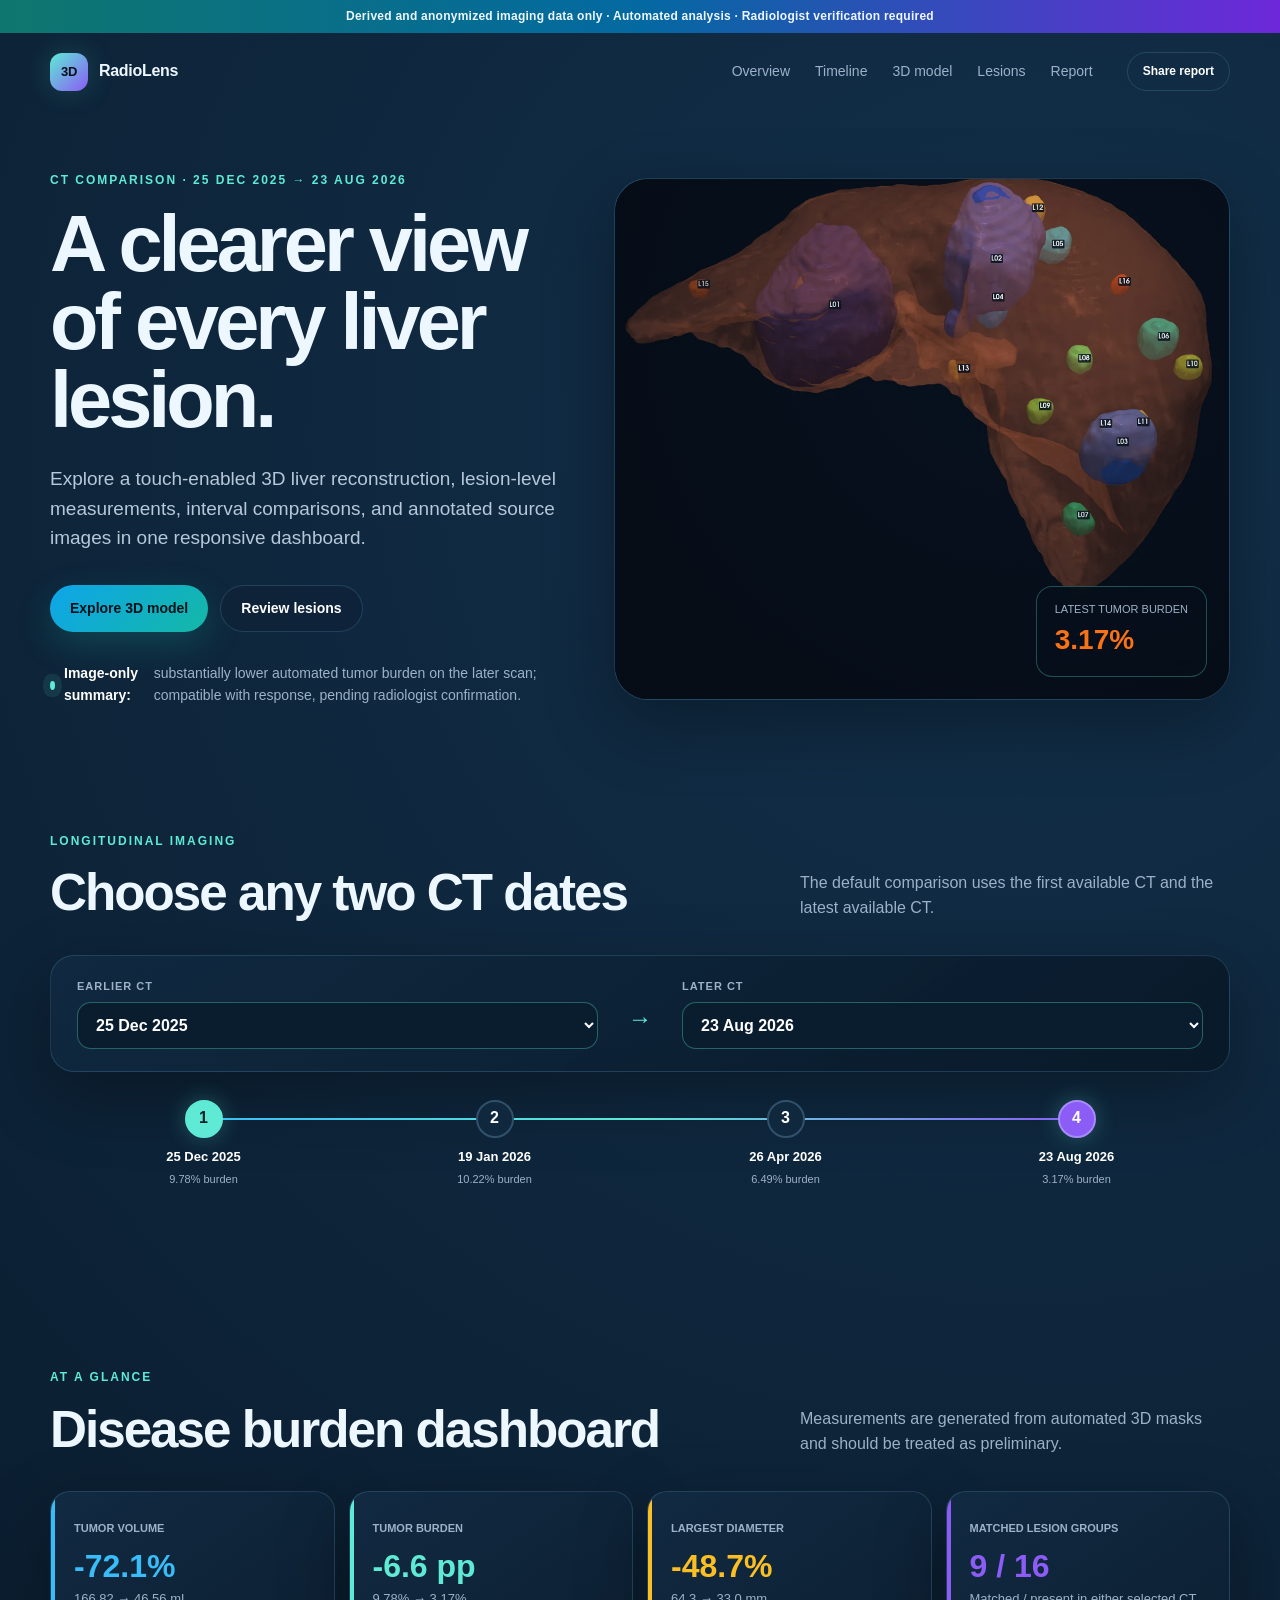
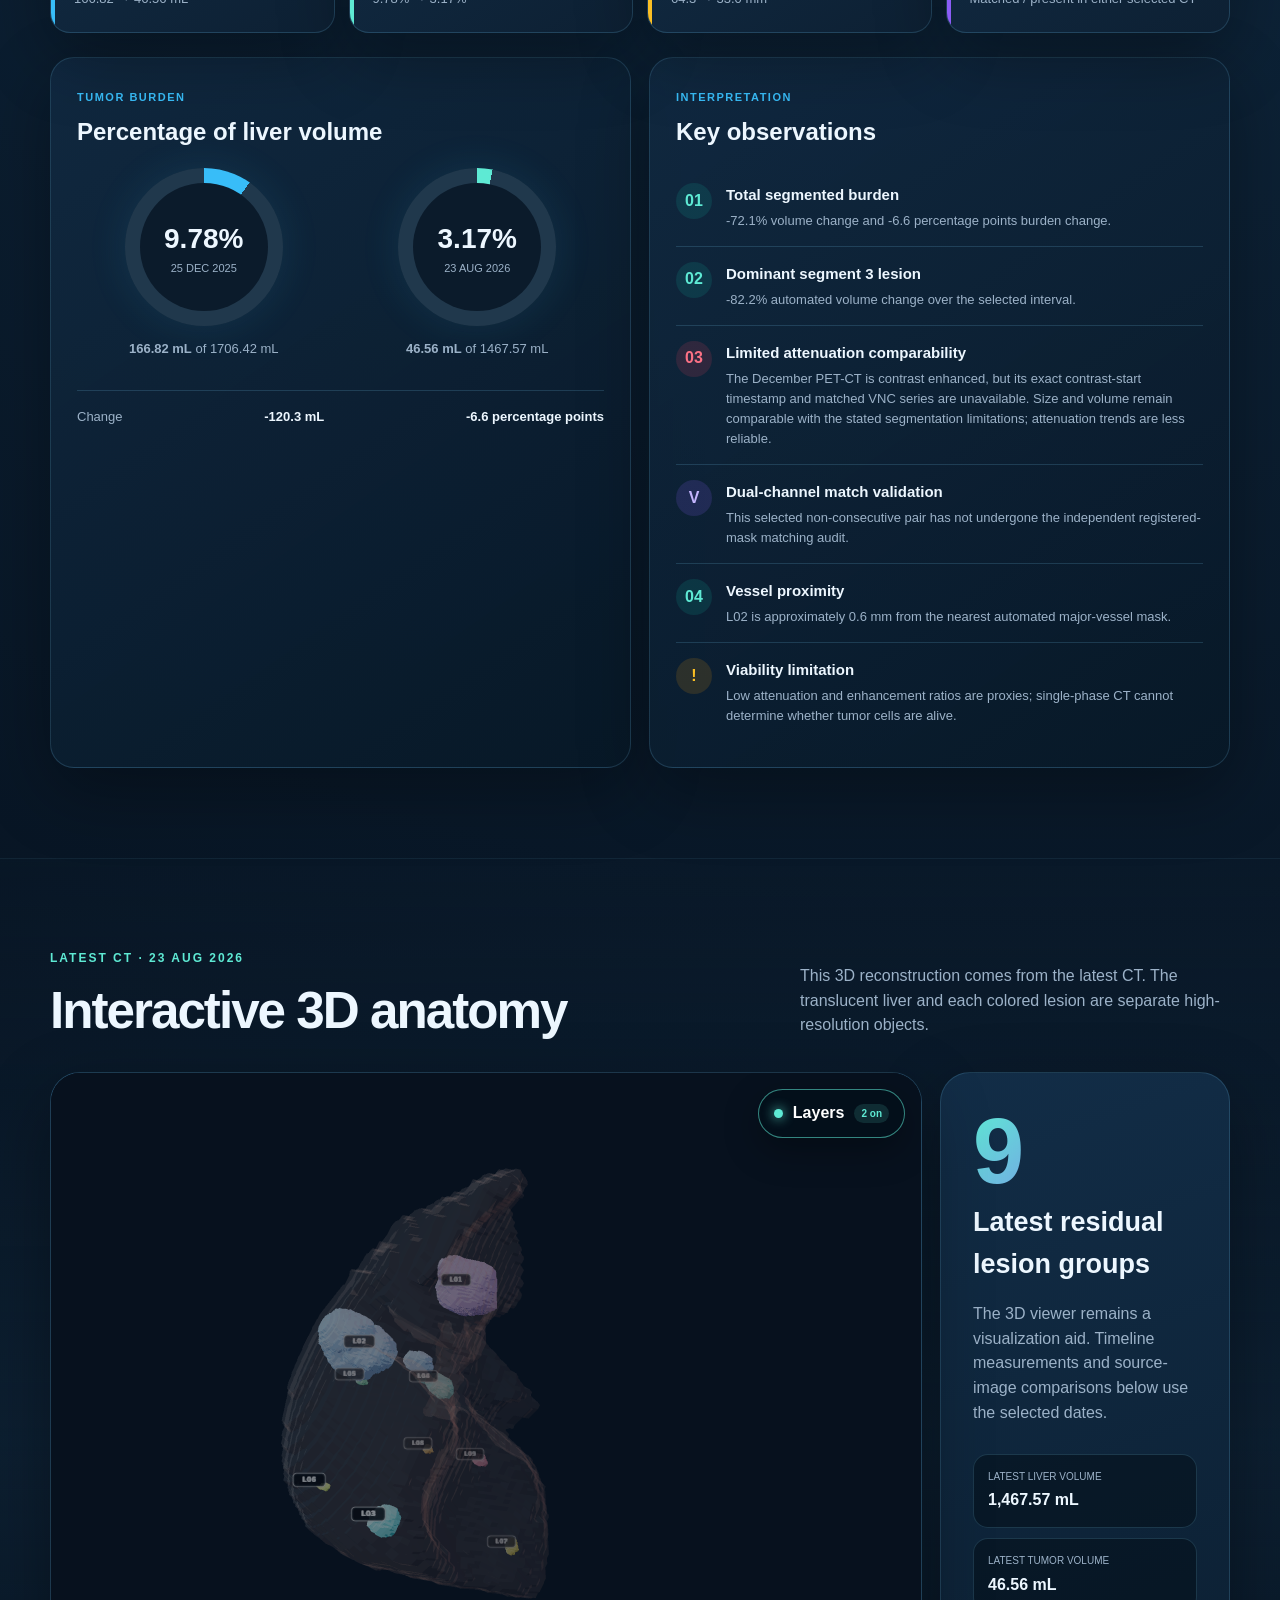
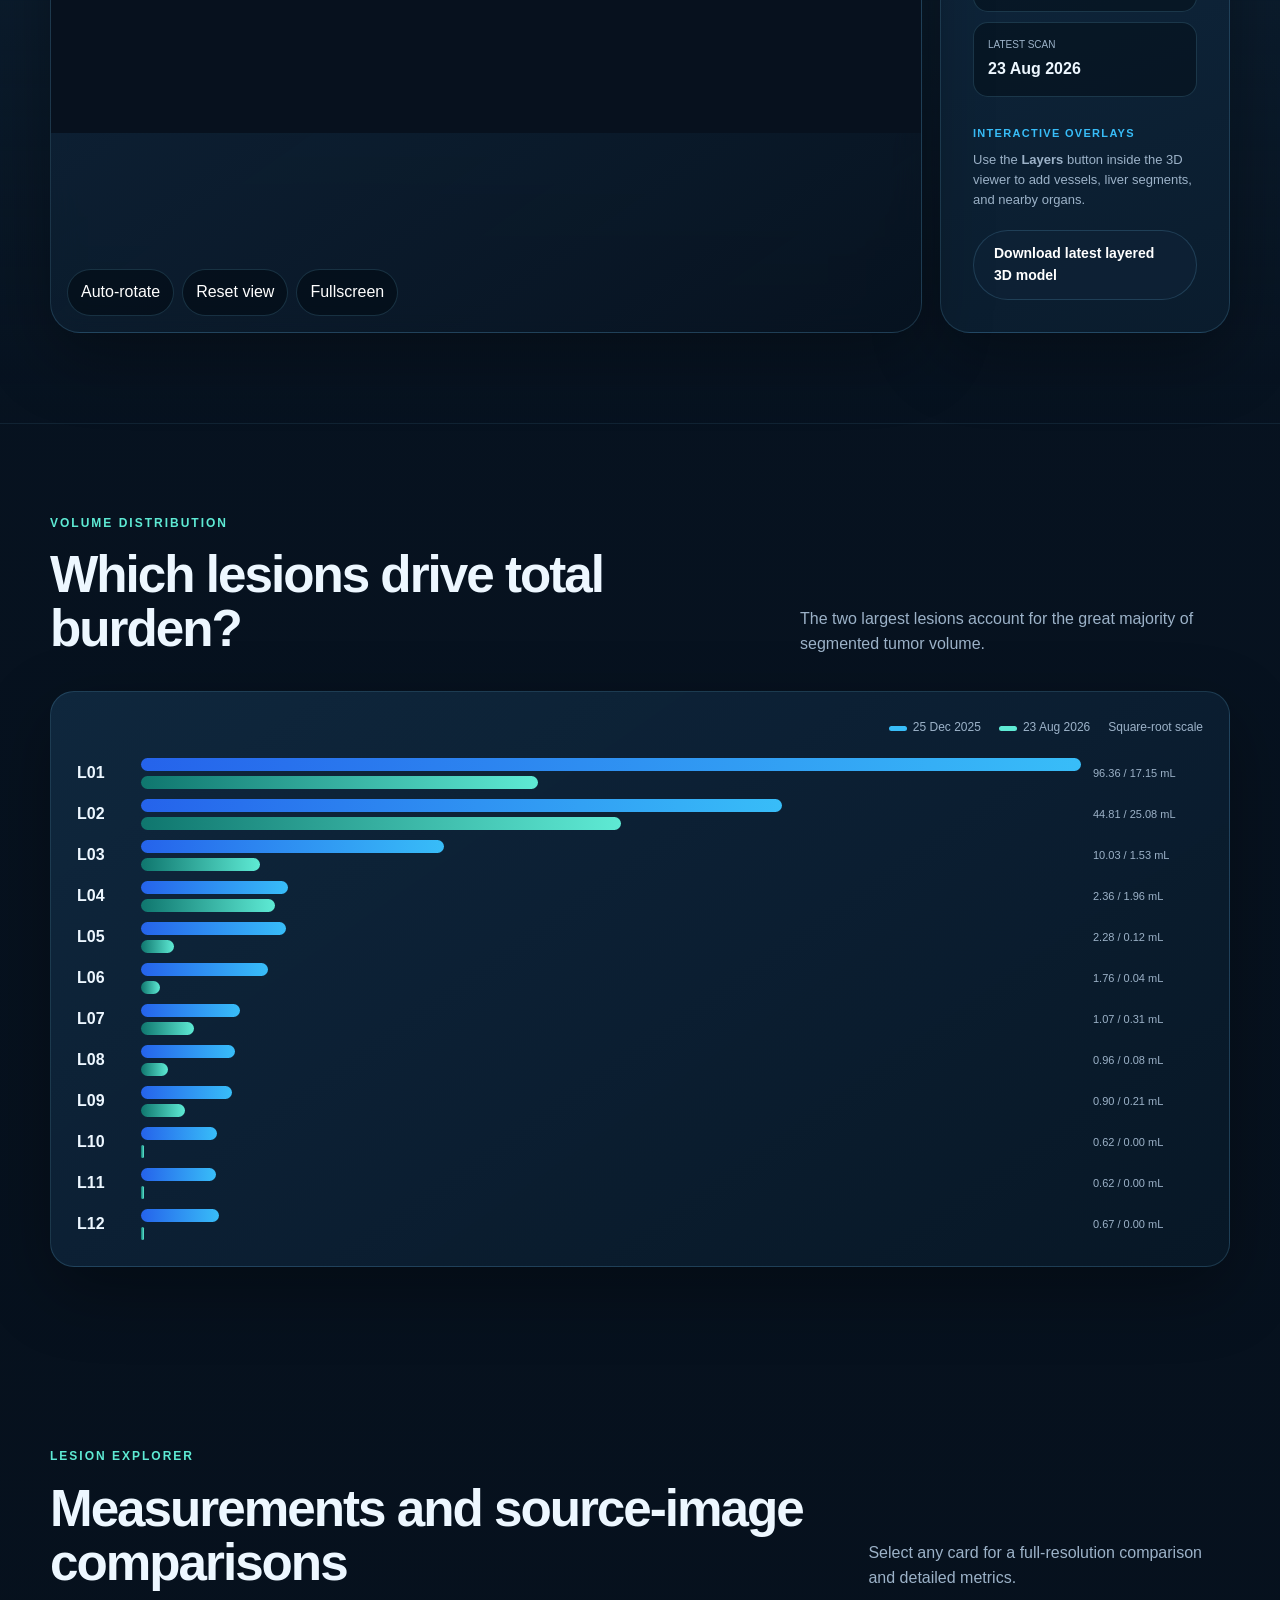
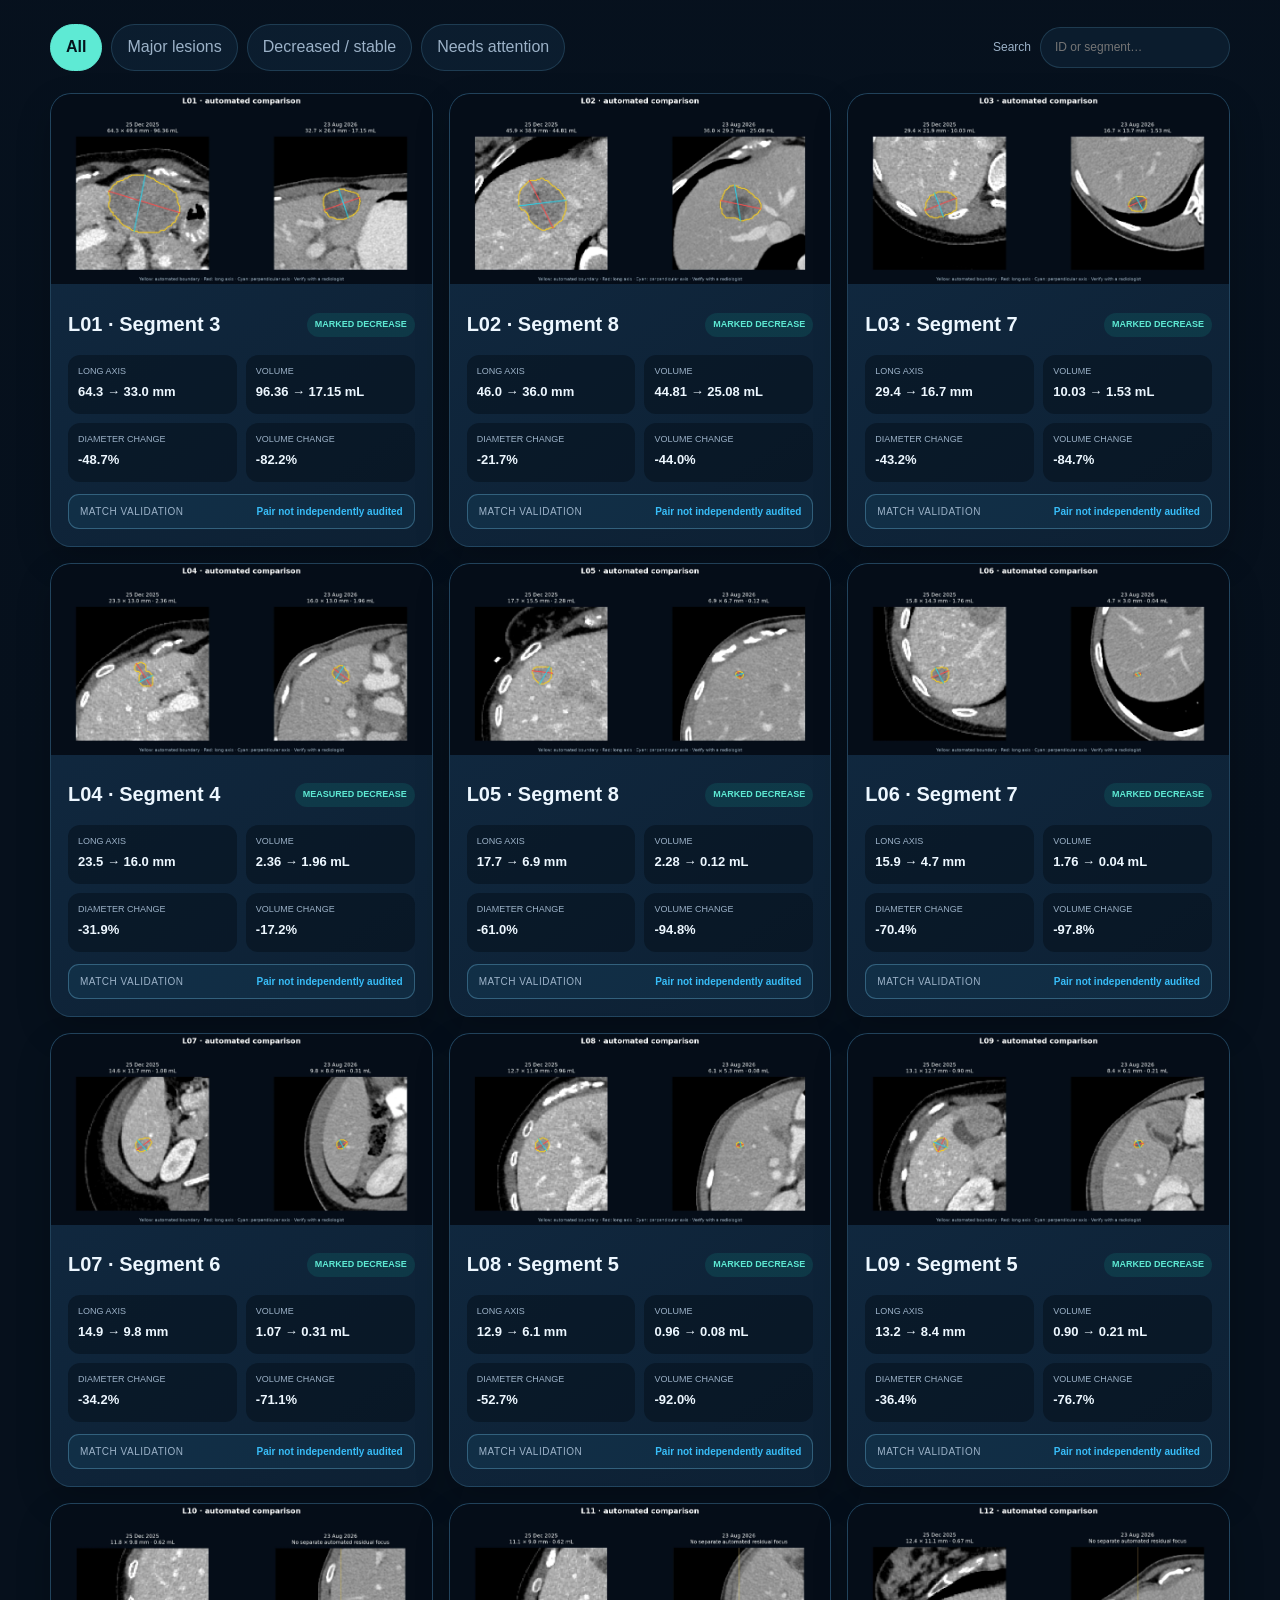
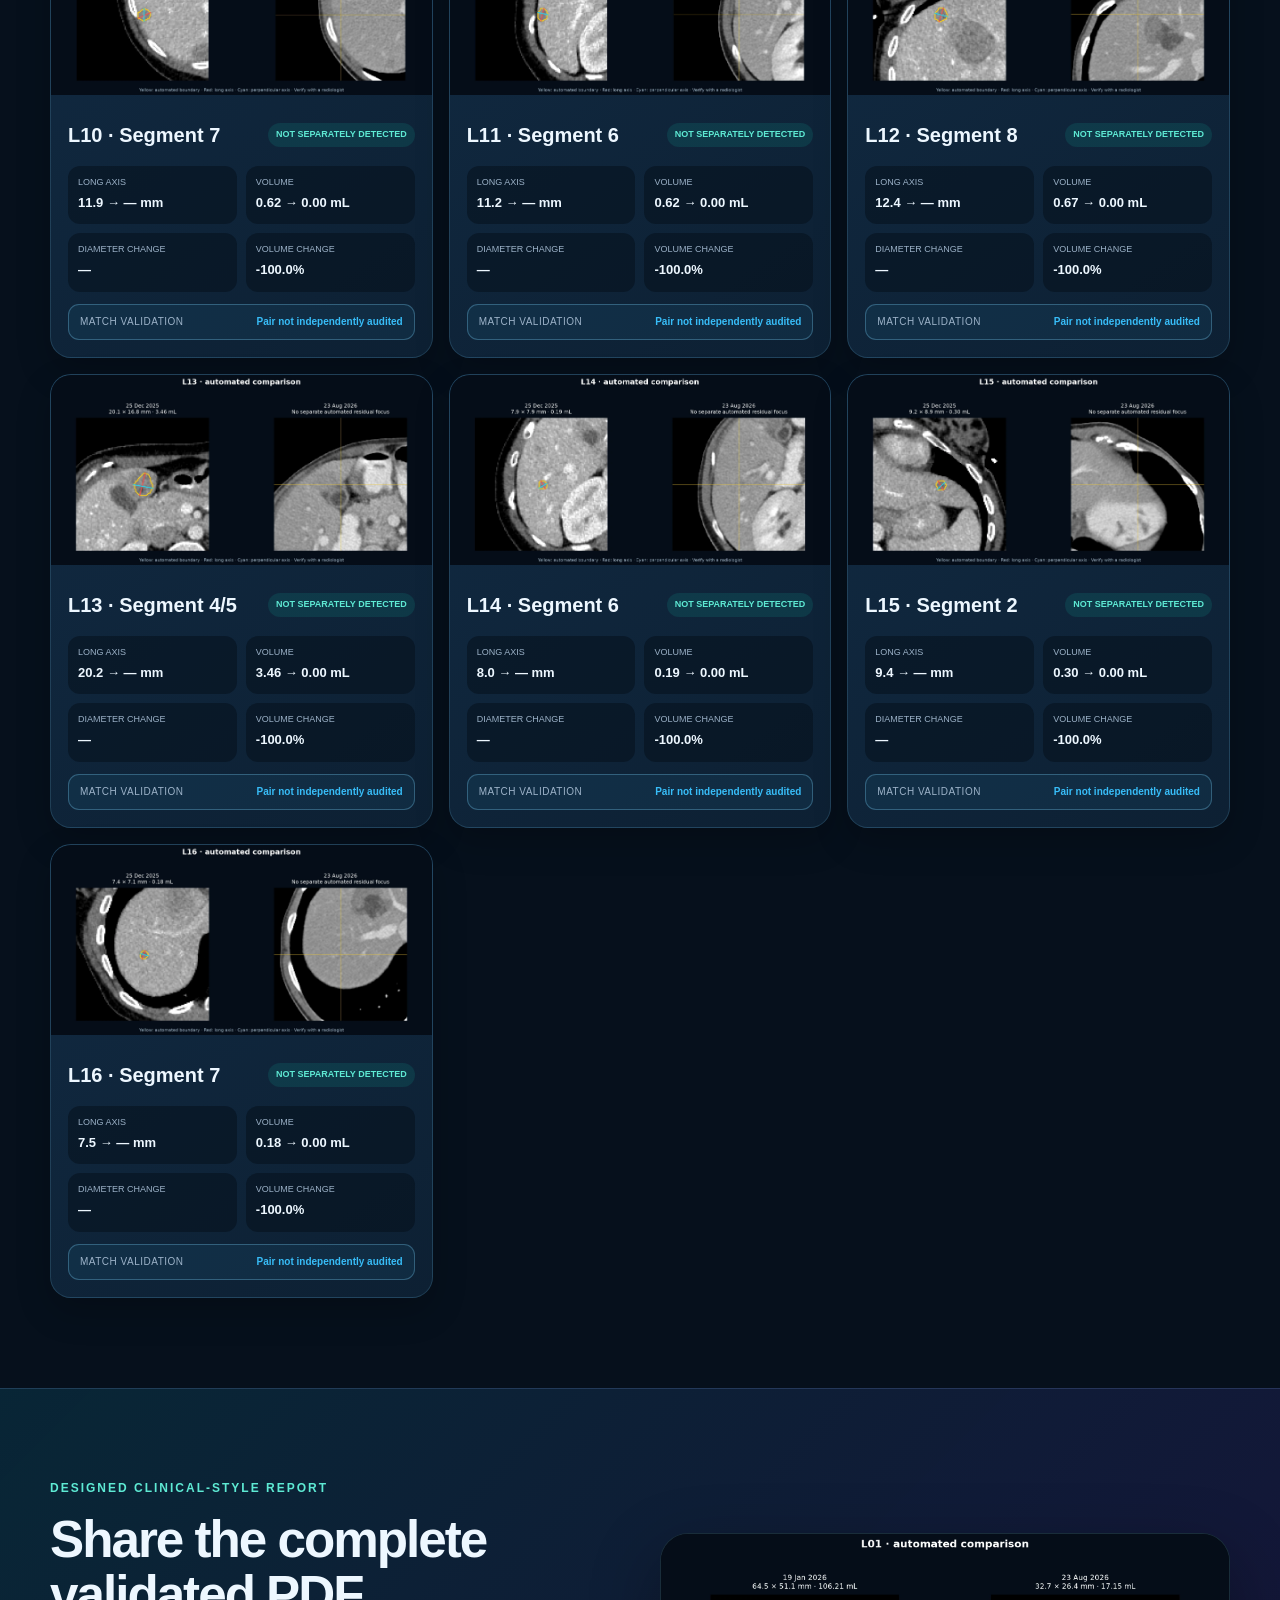
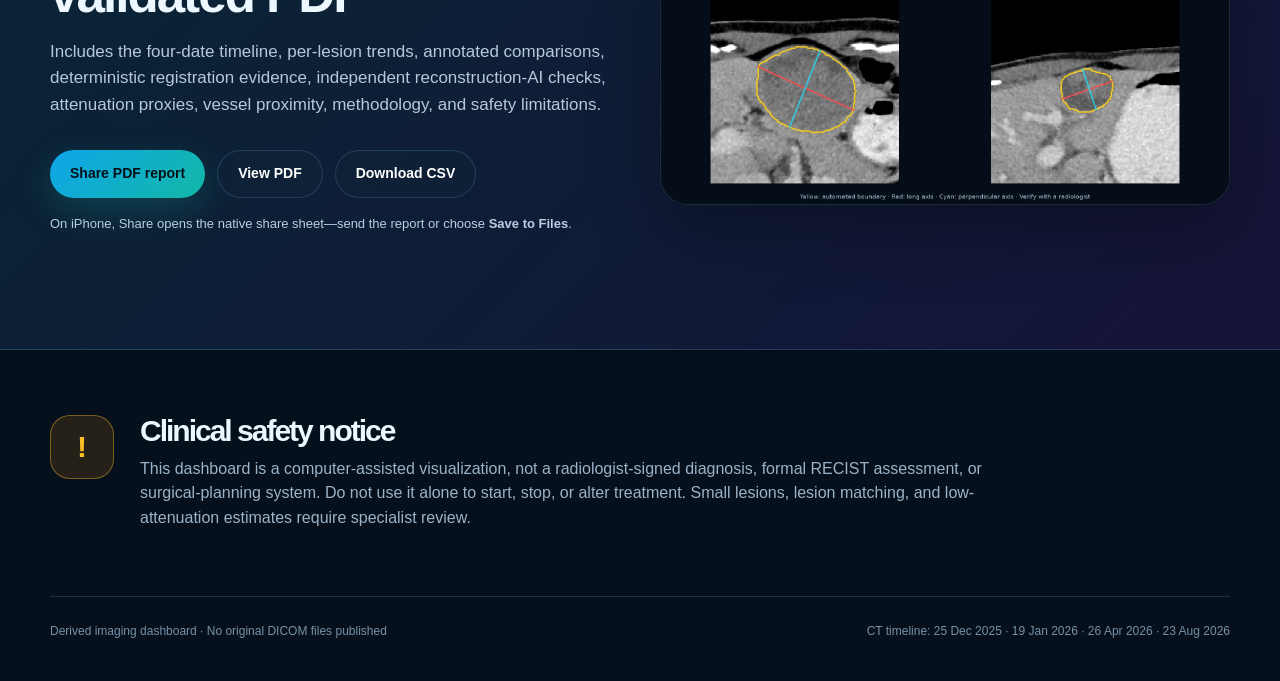
==== commit 46e8747a: "Fix fullscreen 3D sizing and default full timeline" ====
--- a/index.html
+++ b/index.html
@@ -12,10 +12,10 @@
   <link rel="icon" type="image/png" sizes="32x32" href="assets/favicon-32.png">
   <link rel="apple-touch-icon" sizes="180x180" href="assets/apple-touch-icon.png?v=3">
   <link rel="manifest" href="site.webmanifest?v=4">
-  <link rel="stylesheet" href="styles.css?v=7">
+  <link rel="stylesheet" href="styles.css?v=8">
   <script type="importmap">{"imports":{"three":"./vendor/three.module.js"}}</script>
-  <script type="module" src="viewer.js?v=5"></script>
-  <script defer src="app.js?v=7"></script>
+  <script type="module" src="viewer.js?v=6"></script>
+  <script defer src="app.js?v=8"></script>
 </head>
 <body>
   <div class="privacy-strip">Derived and anonymized imaging data only · Automated analysis · Radiologist verification required</div>
@@ -52,7 +52,7 @@
     <section id="timeline" class="section shell timeline-section">
       <div class="section-heading">
         <div><div class="eyebrow">Longitudinal imaging</div><h2>Choose any two CT dates</h2></div>
-        <p>The default comparison uses the latest scan and the immediately preceding scan.</p>
+        <p>The default comparison uses the first available CT and the latest available CT.</p>
       </div>
       <div class="timeline-picker panel">
         <label><span>Earlier CT</span><select id="fromStudy" aria-label="Earlier CT date"></select></label>
--- a/styles.css
+++ b/styles.css
@@ -12,6 +12,7 @@
 .donut{background:conic-gradient(var(--cyan) var(--value),#20384c 0)}
 .donut.follow{background:conic-gradient(var(--teal) var(--value),#20384c 0)}
 .three-viewer{width:100%;height:660px;position:relative;overflow:hidden;background:radial-gradient(circle at 50% 45%,#16334c,#07111e 70%);touch-action:none}.three-viewer canvas{display:block;width:100%;height:100%;outline:none}.layer-heading{margin-top:24px;color:var(--cyan);font-size:11px;text-transform:uppercase;letter-spacing:1.3px;font-weight:850}.layer-controls{display:grid;grid-template-columns:1fr 1fr;gap:7px;margin:10px 0 13px}.layer-toggle,.preset-controls button{border:1px solid var(--line);background:rgba(4,15,25,.62);color:var(--muted);border-radius:11px;padding:8px 9px;font-size:10px;text-align:left;cursor:pointer}.layer-toggle{display:flex;align-items:center;gap:7px}.layer-toggle i{width:9px;height:9px;border-radius:50%;background:var(--swatch);box-shadow:0 0 10px var(--swatch)}.layer-toggle.active{color:white;border-color:rgba(94,234,212,.48);background:rgba(15,67,78,.42)}.preset-controls{display:grid;grid-template-columns:repeat(3,1fr);gap:6px;margin-bottom:14px}.preset-controls button{text-align:center;padding:8px 4px;color:#d9ecfb}.proximity{margin:14px 0;padding:15px;border-radius:14px;background:rgba(14,165,233,.09);border:1px solid rgba(56,189,248,.28)}.proximity h3{margin:0 0 10px;font-size:15px}.proximity-grid{display:grid;grid-template-columns:repeat(3,1fr);gap:8px}.proximity-grid div{padding:10px;border-radius:11px;background:rgba(4,14,24,.6)}.proximity-grid span{display:block;color:var(--muted);font-size:9px;text-transform:capitalize}.proximity-grid b{display:block;margin-top:3px}.proximity small{display:block;color:var(--amber);margin-top:10px}
+#modelShell:fullscreen,#modelShell:-webkit-full-screen{width:100vw;height:100vh;min-height:100vh;border-radius:0;background:#07111e}#modelShell:fullscreen .three-viewer,#modelShell:-webkit-full-screen .three-viewer{width:100vw;height:100vh;min-height:100vh}#modelShell:fullscreen .three-viewer canvas,#modelShell:-webkit-full-screen .three-viewer canvas{width:100%!important;height:100%!important}
 .model-controls{z-index:4}.anatomy-toolbar{position:absolute;z-index:6;top:16px;right:16px;width:min(330px,calc(100% - 32px));pointer-events:none}.layer-panel-toggle{pointer-events:auto;margin-left:auto;display:flex;align-items:center;gap:10px;border:1px solid rgba(94,234,212,.55);border-radius:999px;padding:11px 15px;background:rgba(4,16,27,.91);color:white;box-shadow:0 12px 36px rgba(0,0,0,.32);backdrop-filter:blur(14px);cursor:pointer;font-weight:850}.layer-panel-toggle:before{content:"";width:9px;height:9px;border-radius:50%;background:var(--teal);box-shadow:0 0 12px var(--teal)}.layer-panel-toggle b{padding:2px 7px;border-radius:999px;background:rgba(94,234,212,.13);color:var(--teal);font-size:10px}.layer-panel{display:none;pointer-events:auto;margin-top:9px;padding:15px;border:1px solid rgba(125,211,252,.27);border-radius:18px;background:rgba(5,18,31,.94);box-shadow:0 24px 65px rgba(0,0,0,.5);backdrop-filter:blur(18px)}.anatomy-toolbar.open .layer-panel{display:block}.layer-panel-title{display:flex;justify-content:space-between;align-items:baseline;gap:12px}.layer-panel-title strong{font-size:14px}.layer-panel-title span{color:var(--muted);font-size:10px}.layer-toggle,.preset-controls button{min-height:36px}.layer-toggle.active{box-shadow:inset 0 0 0 1px rgba(94,234,212,.12)}.layer-help{margin:8px 0 20px;color:var(--muted);font-size:13px}.three-viewer canvas{cursor:grab;user-select:none;-webkit-user-select:none}.three-viewer canvas:active{cursor:grabbing}
 .layer-toggle.loading{opacity:.68;cursor:wait}.layer-toggle.loading:after{content:"";width:10px;height:10px;margin-left:auto;border:2px solid rgba(255,255,255,.28);border-top-color:var(--teal);border-radius:50%;animation:layer-spin .7s linear infinite}@keyframes layer-spin{to{transform:rotate(360deg)}}
 .share-help{margin:16px 0 0;color:#b9cee0;font-size:13px}.share-status{min-height:1.4em;margin:7px 0 0;color:var(--teal);font-size:13px}.share-report{-webkit-appearance:none;appearance:none}
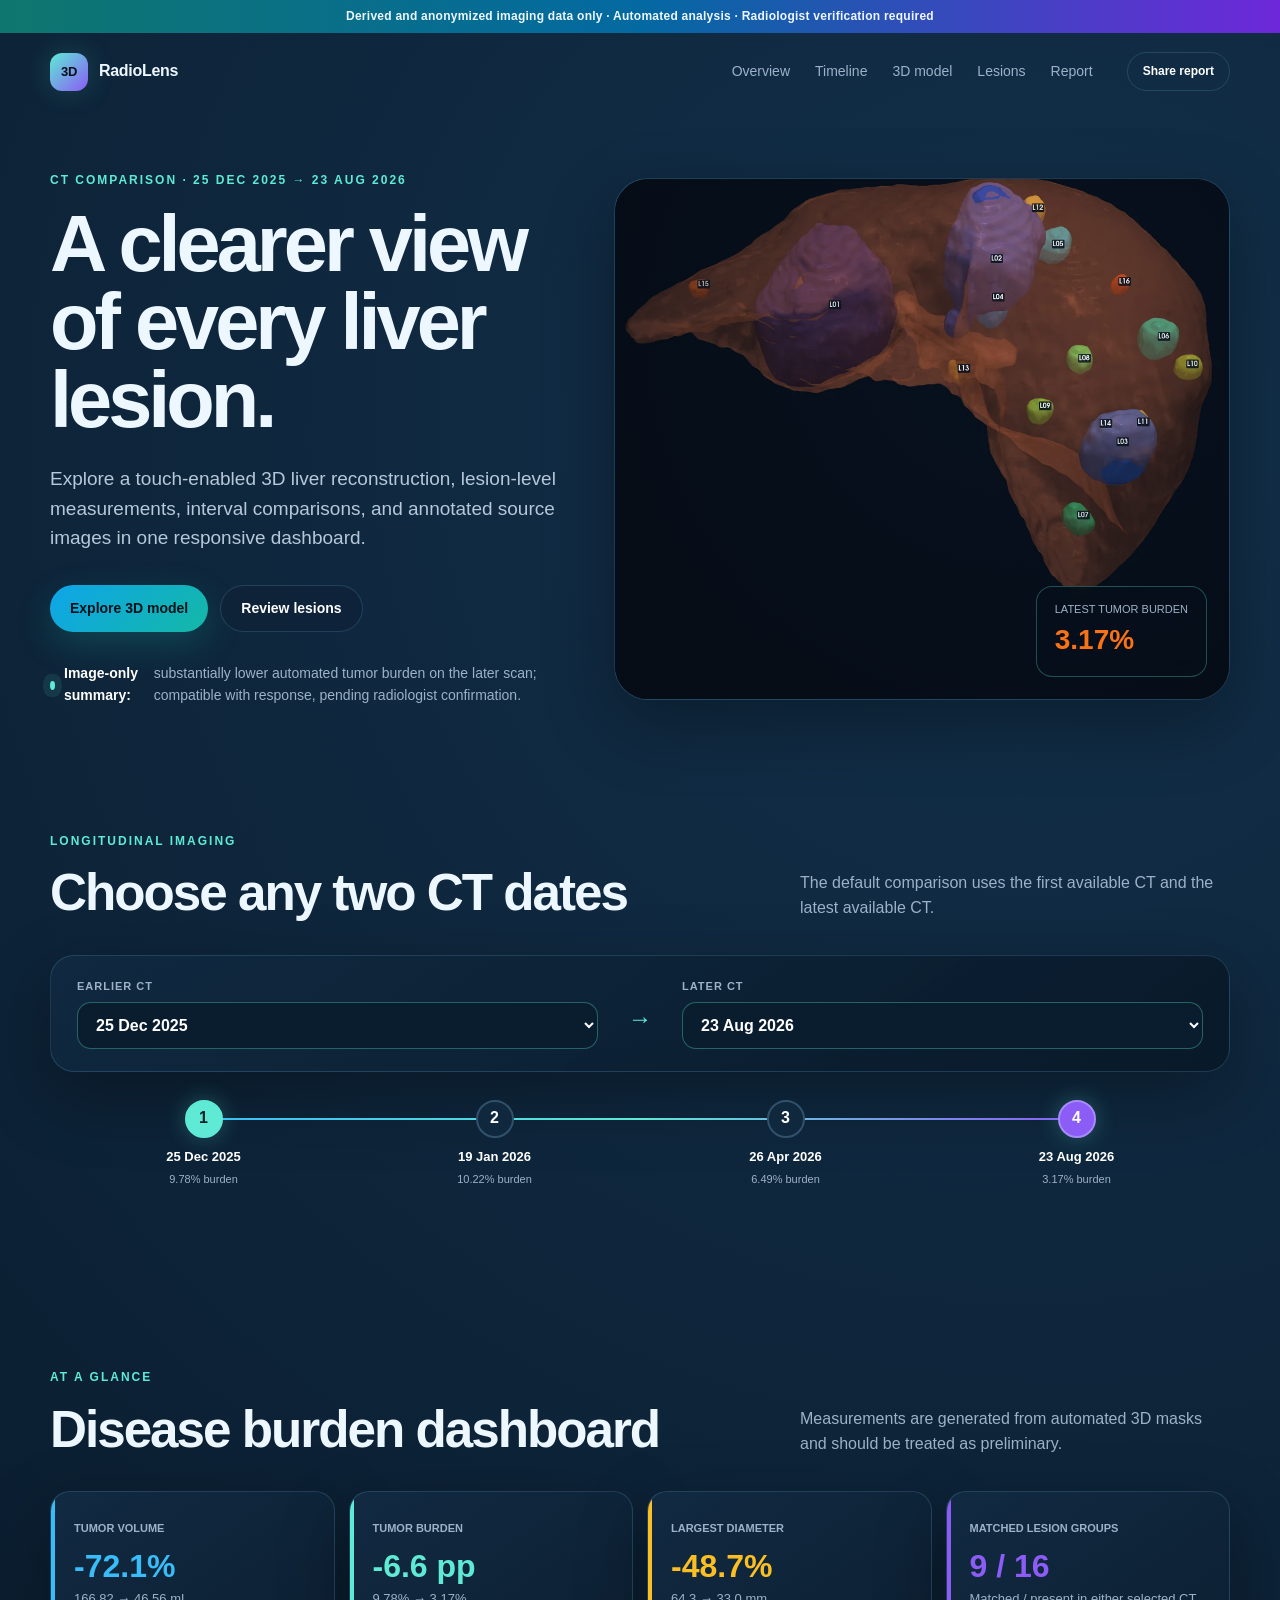
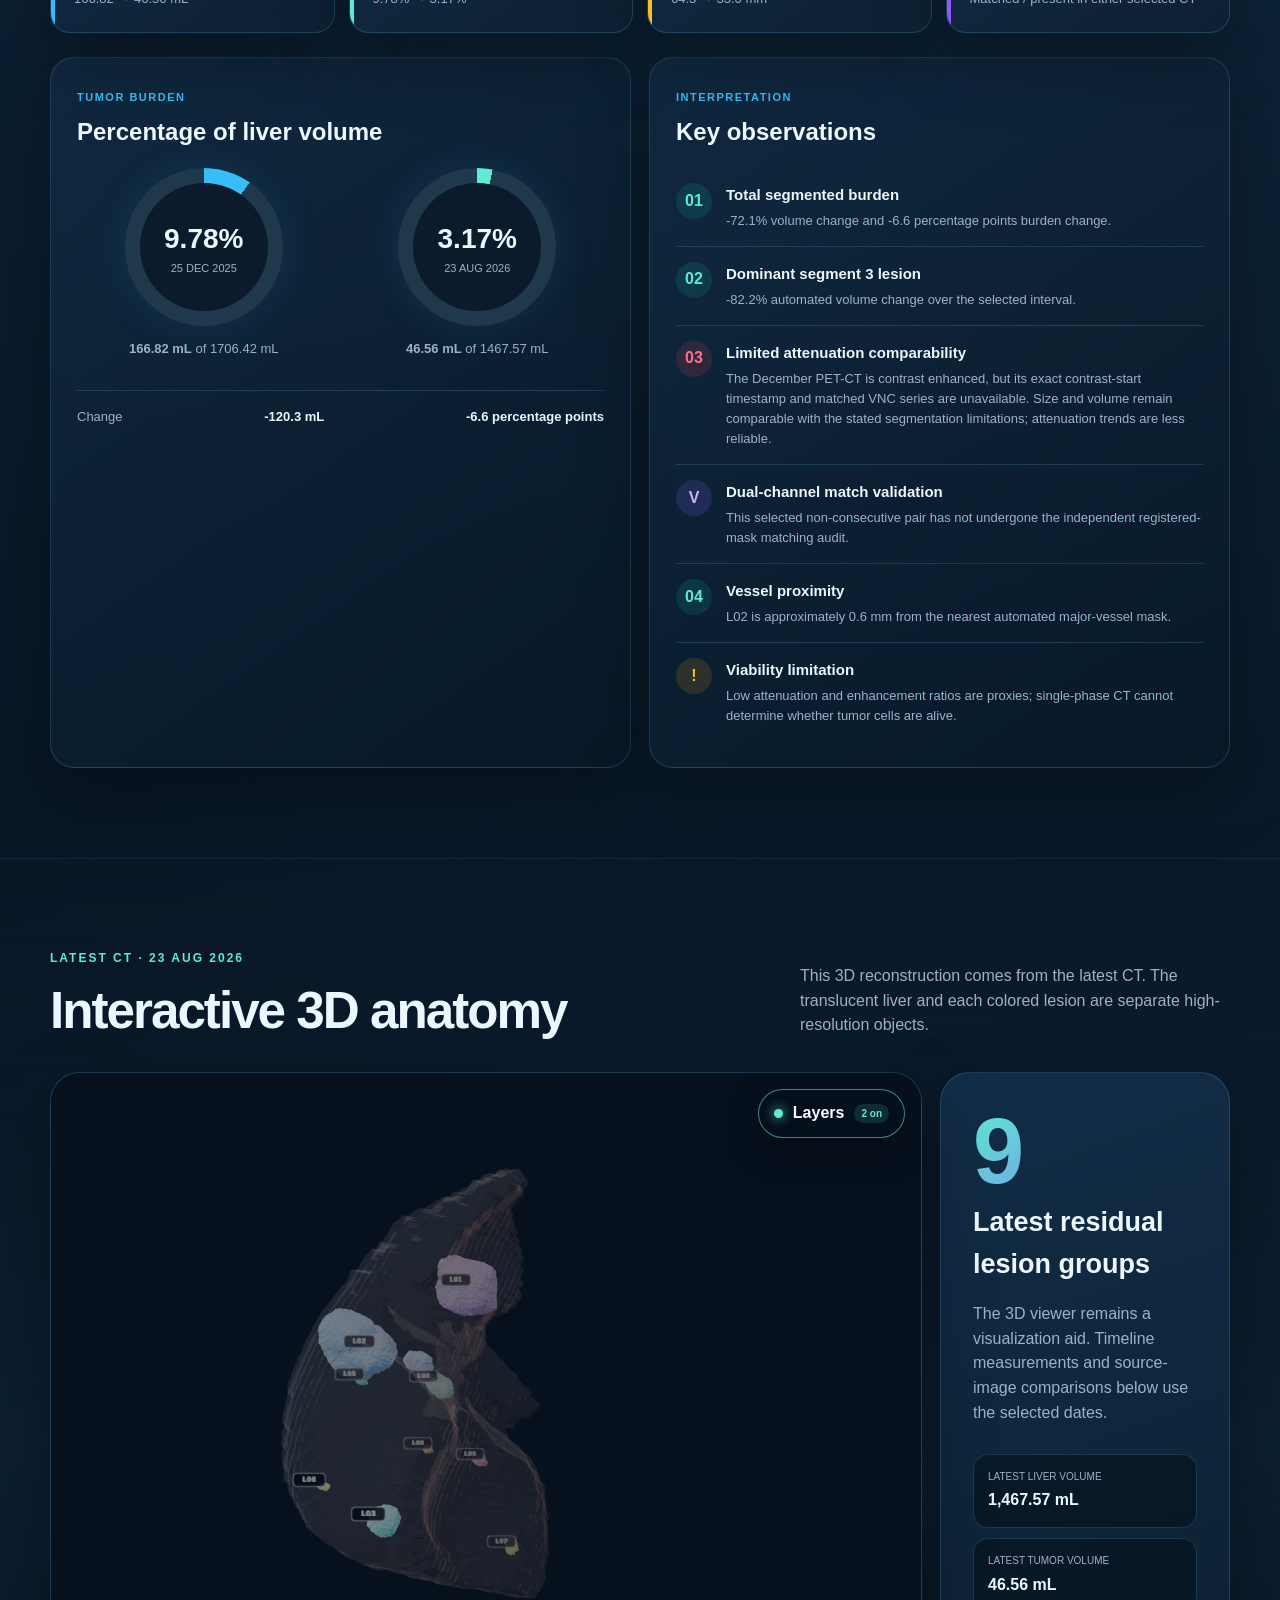
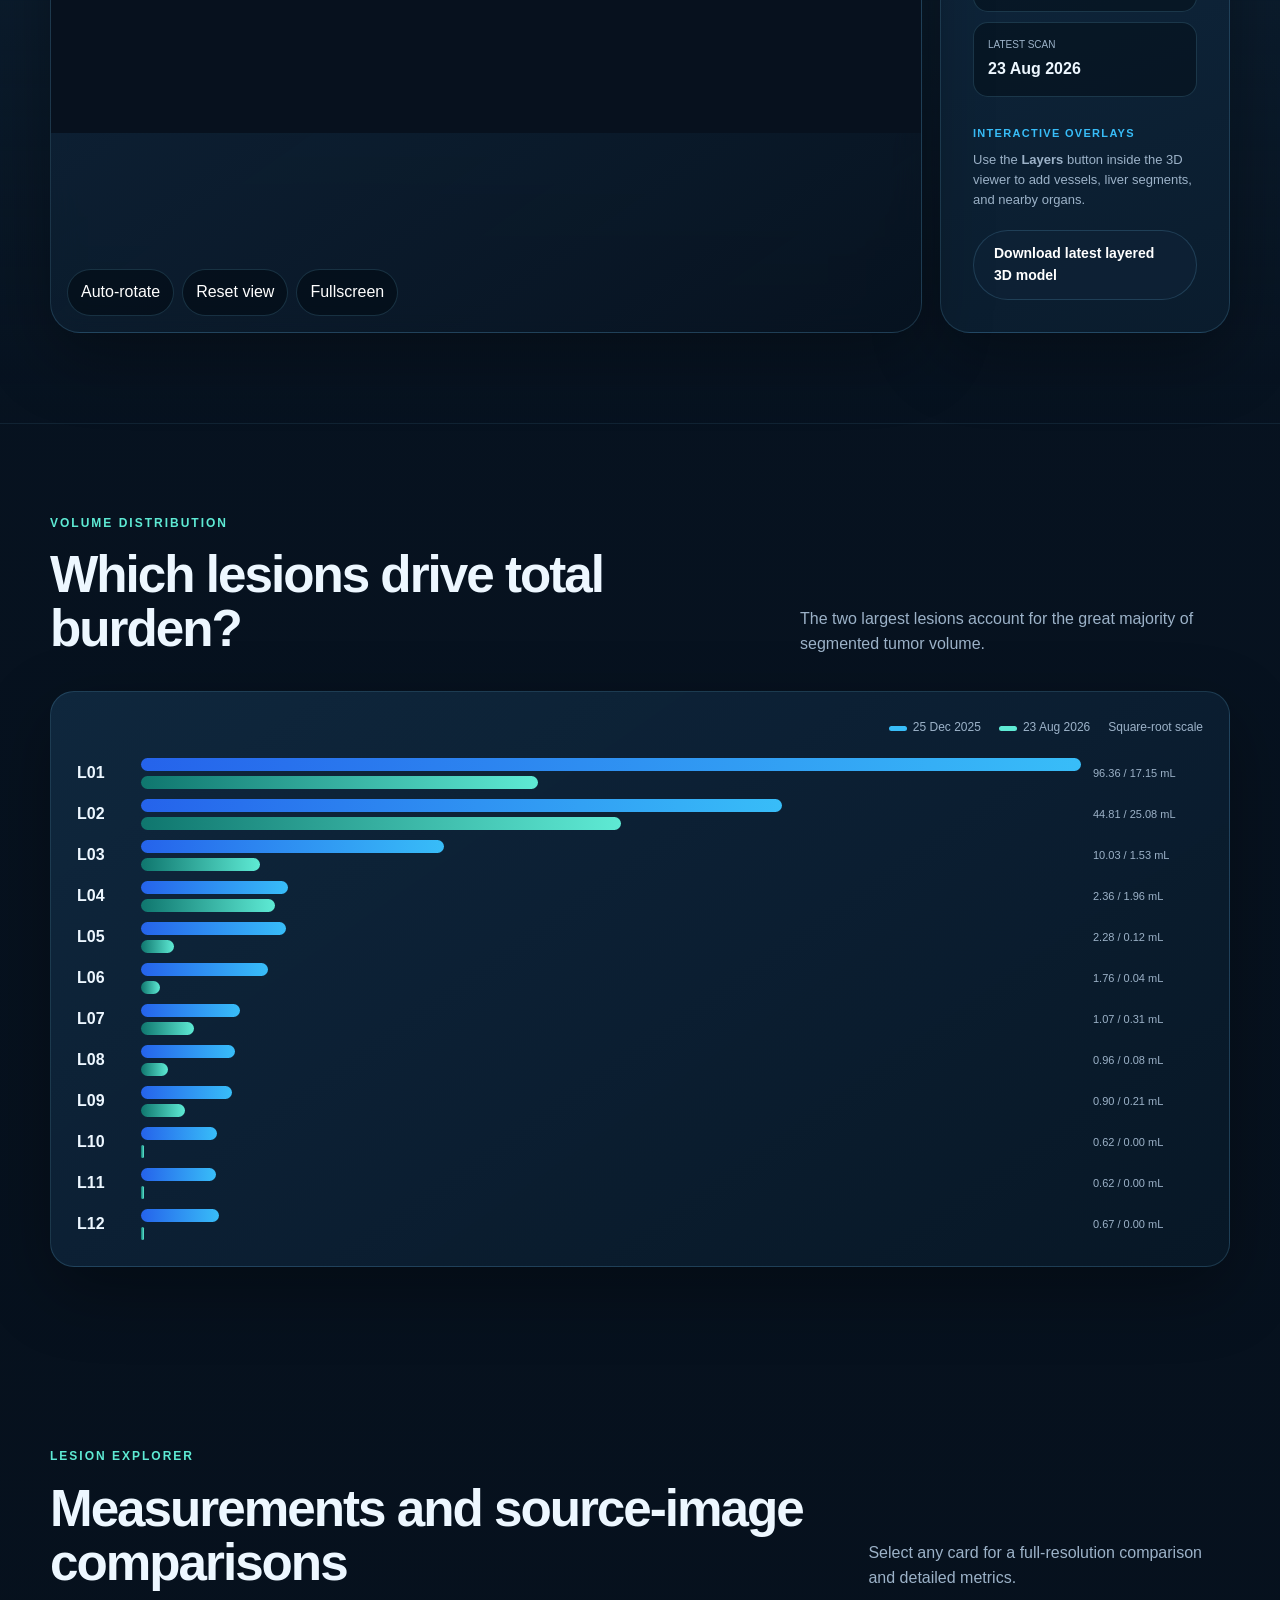
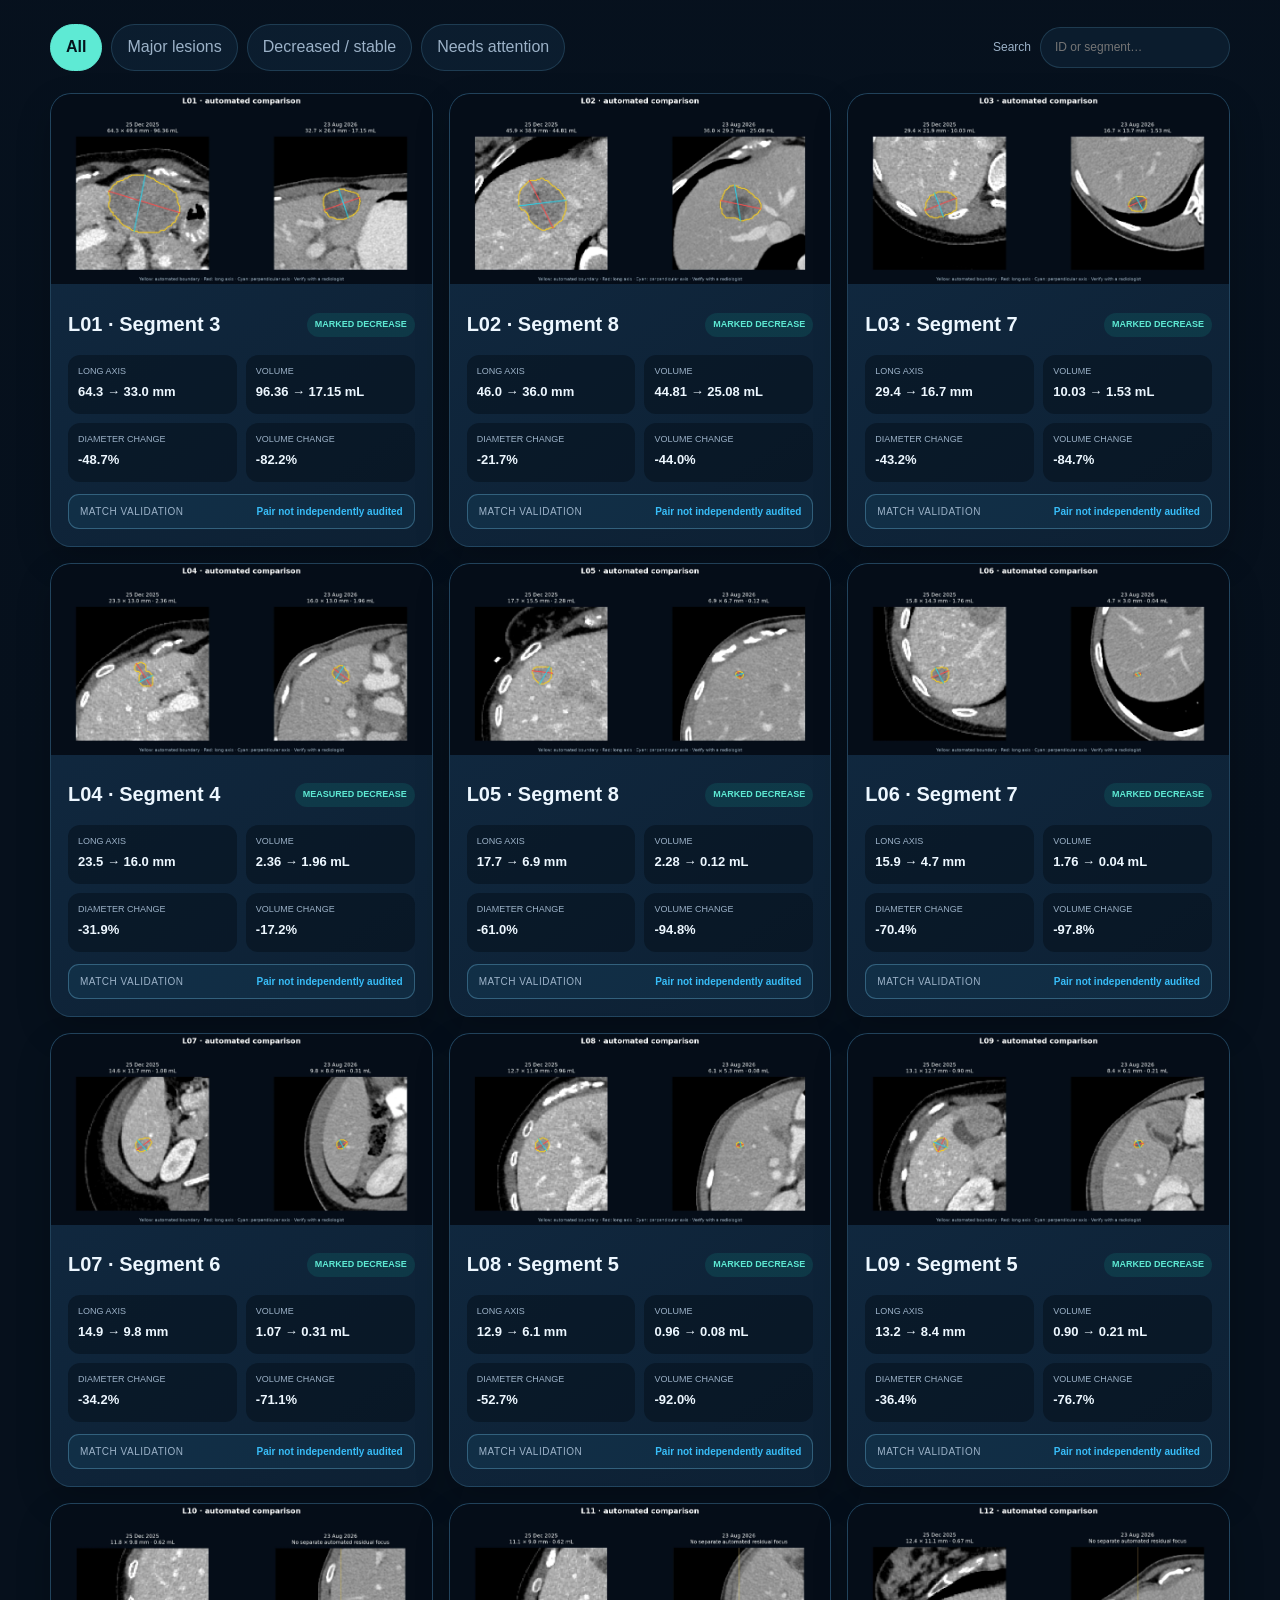
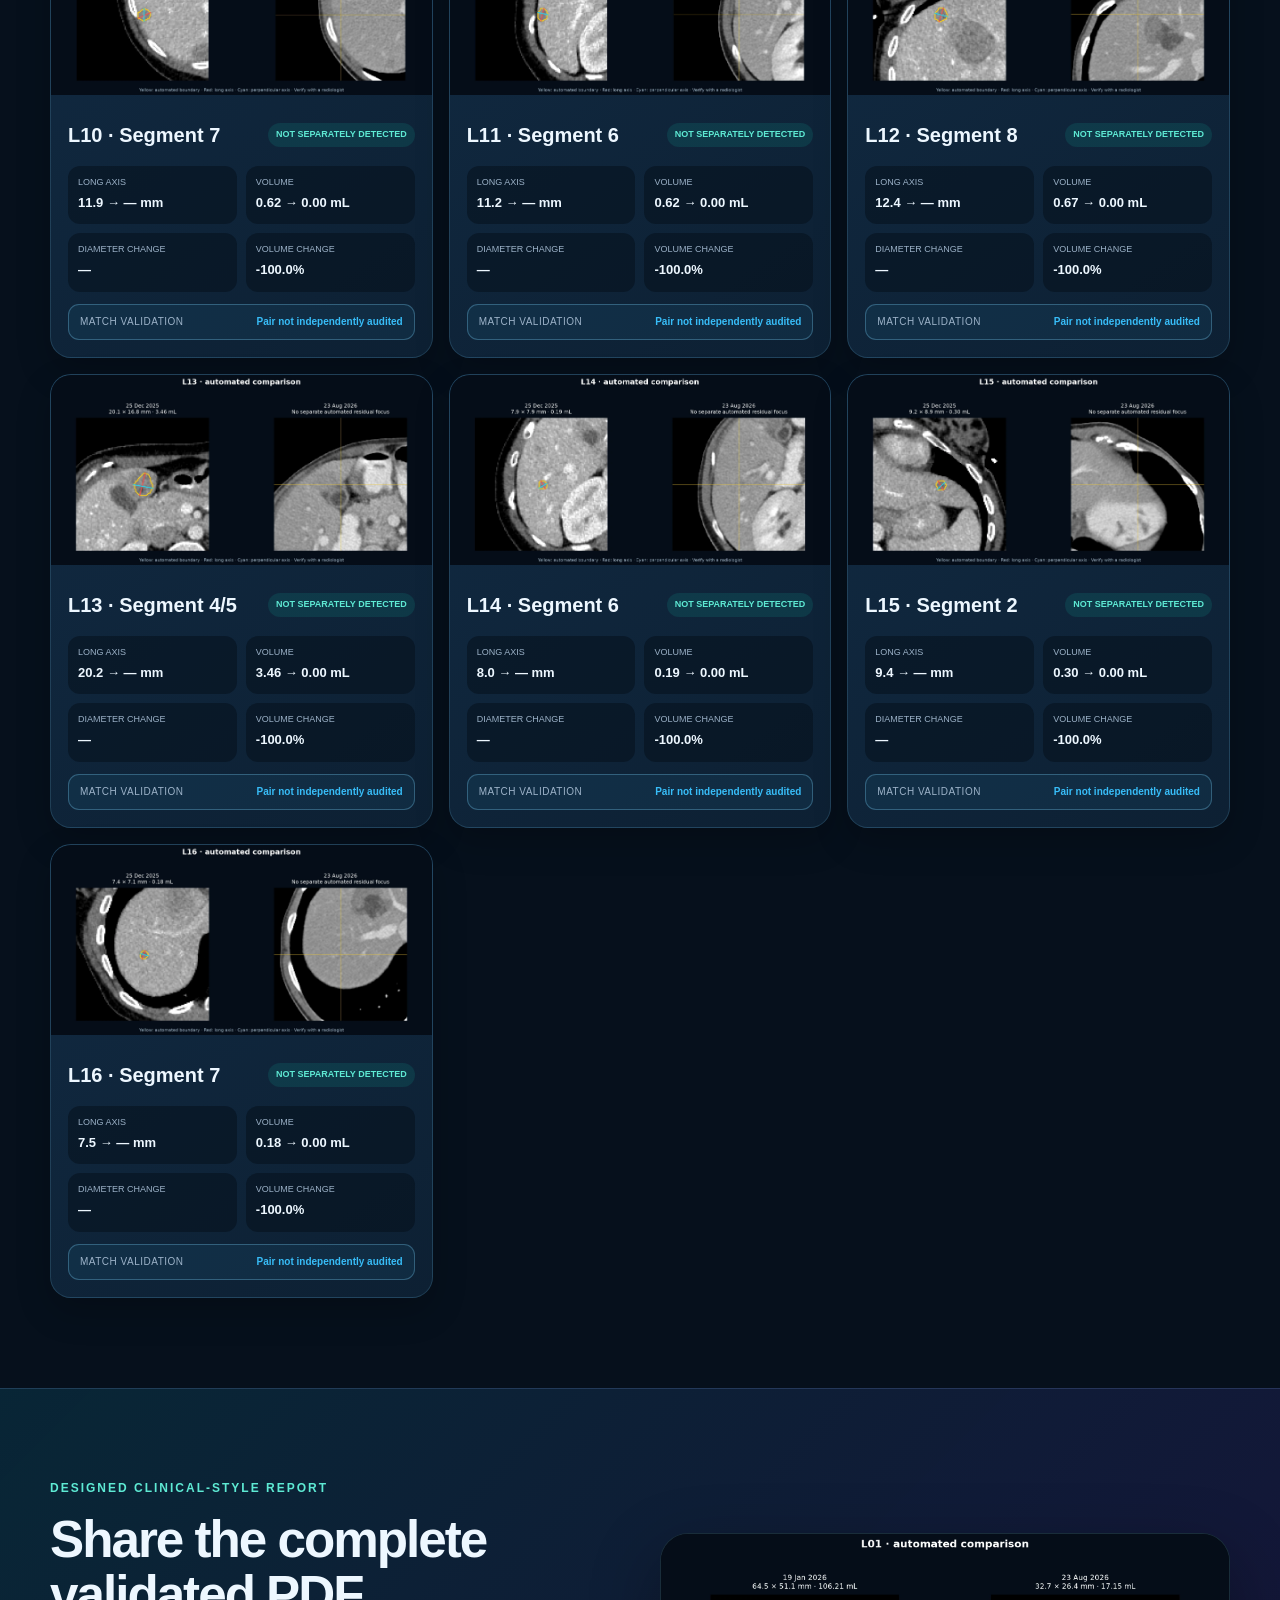
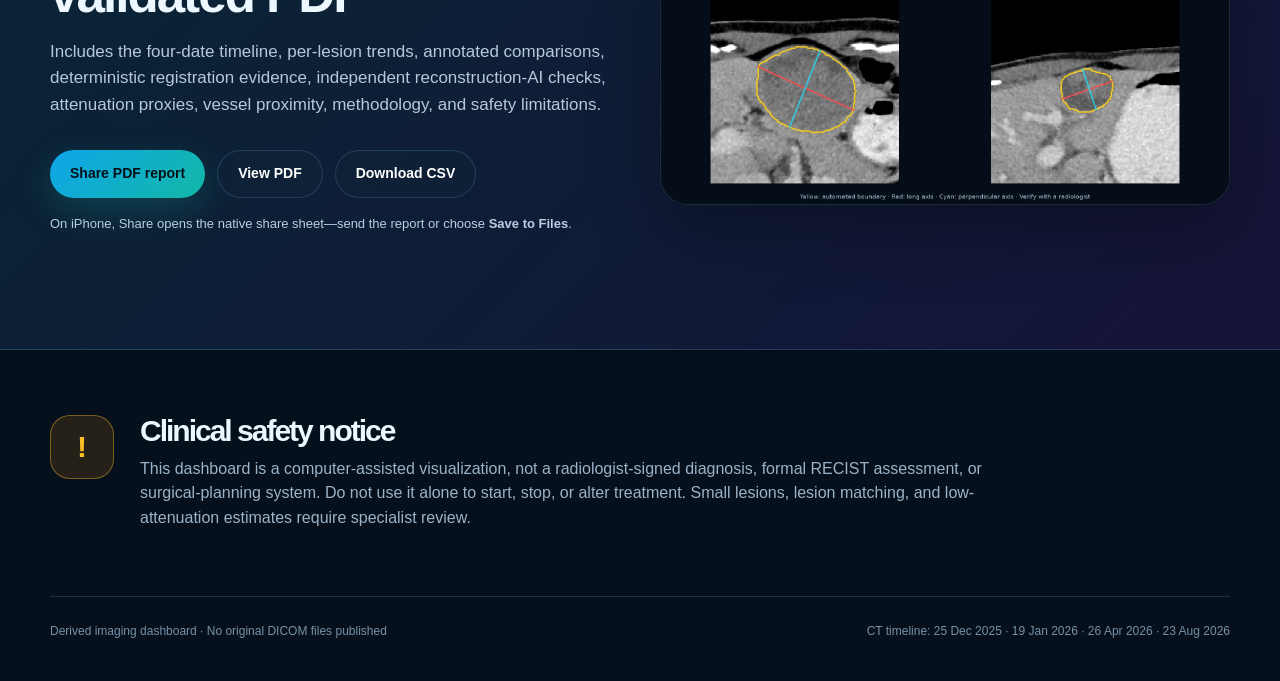
==== commit 0a112fe4: "Brighten Noa 3D anatomy lighting" ====
--- a/index.html
+++ b/index.html
@@ -14,7 +14,7 @@
   <link rel="manifest" href="site.webmanifest?v=4">
   <link rel="stylesheet" href="styles.css?v=8">
   <script type="importmap">{"imports":{"three":"./vendor/three.module.js"}}</script>
-  <script type="module" src="viewer.js?v=6"></script>
+  <script type="module" src="viewer.js?v=7"></script>
   <script defer src="app.js?v=8"></script>
 </head>
 <body>
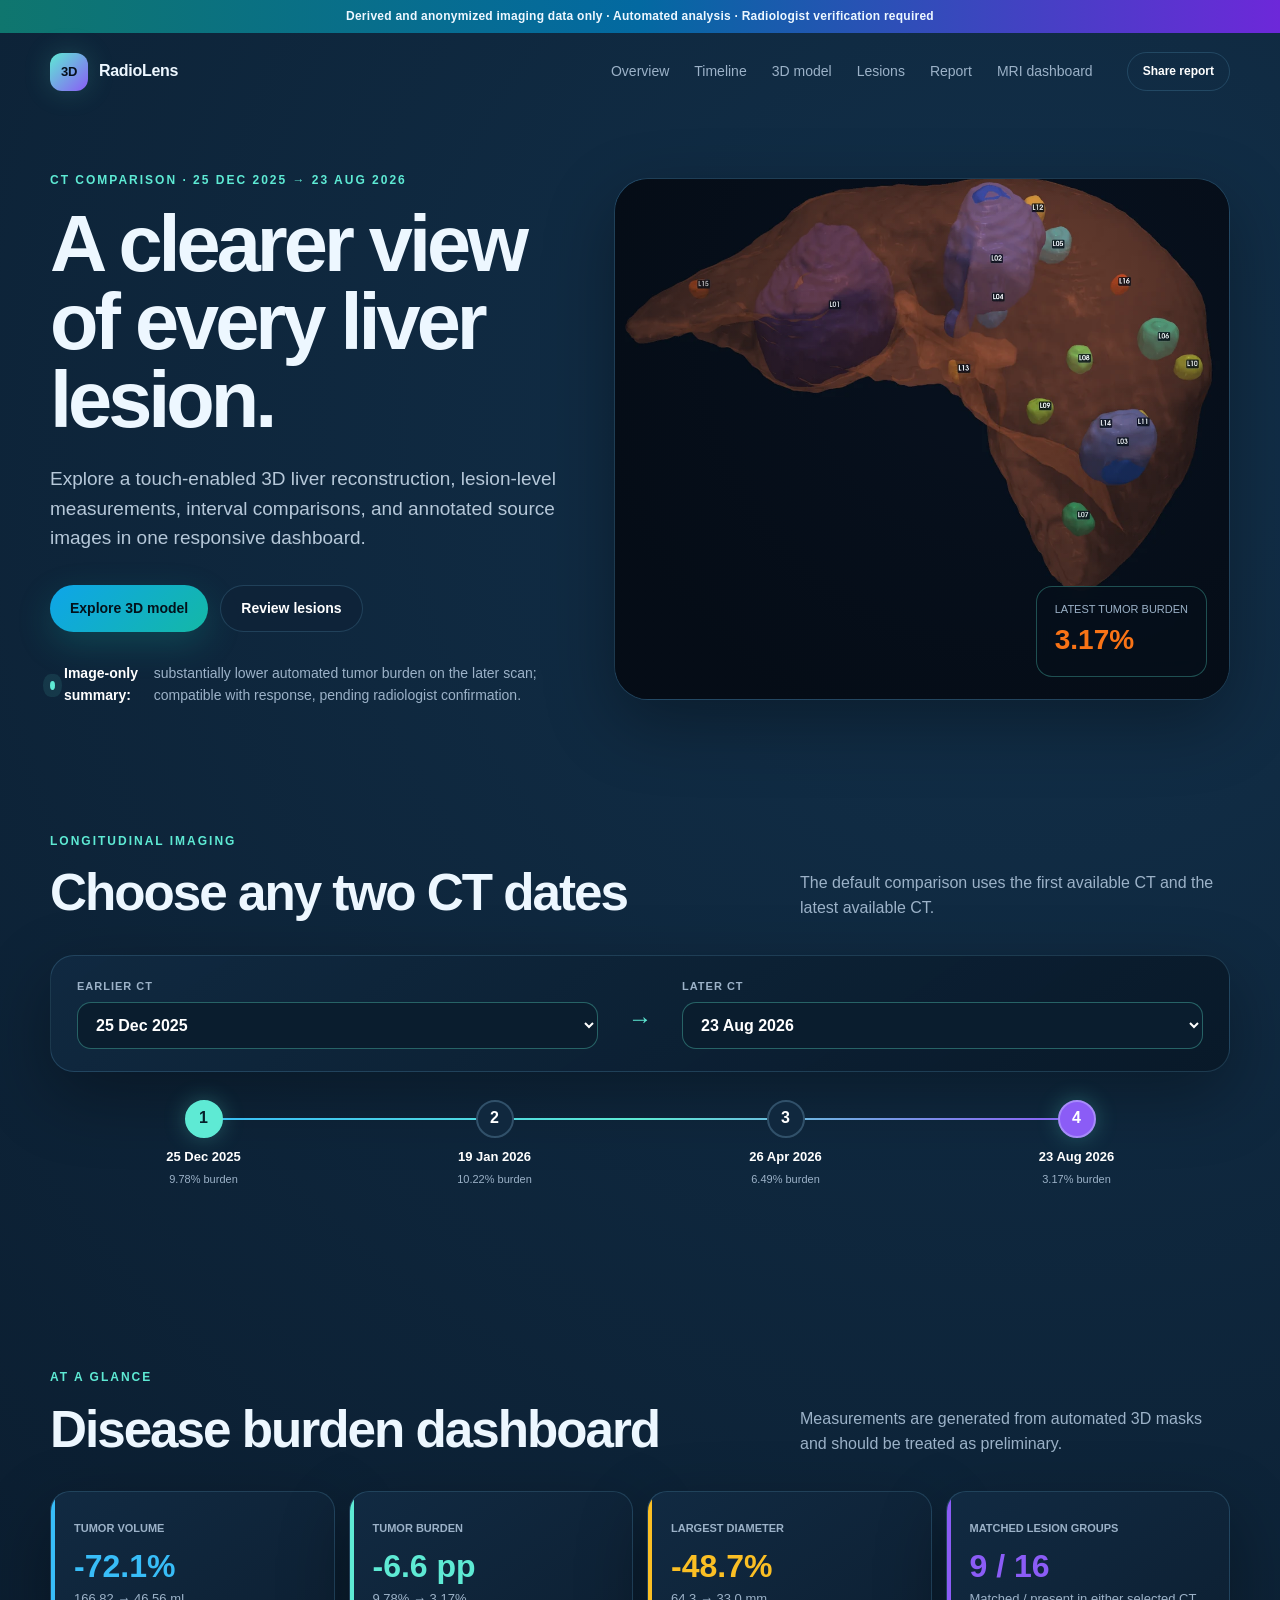
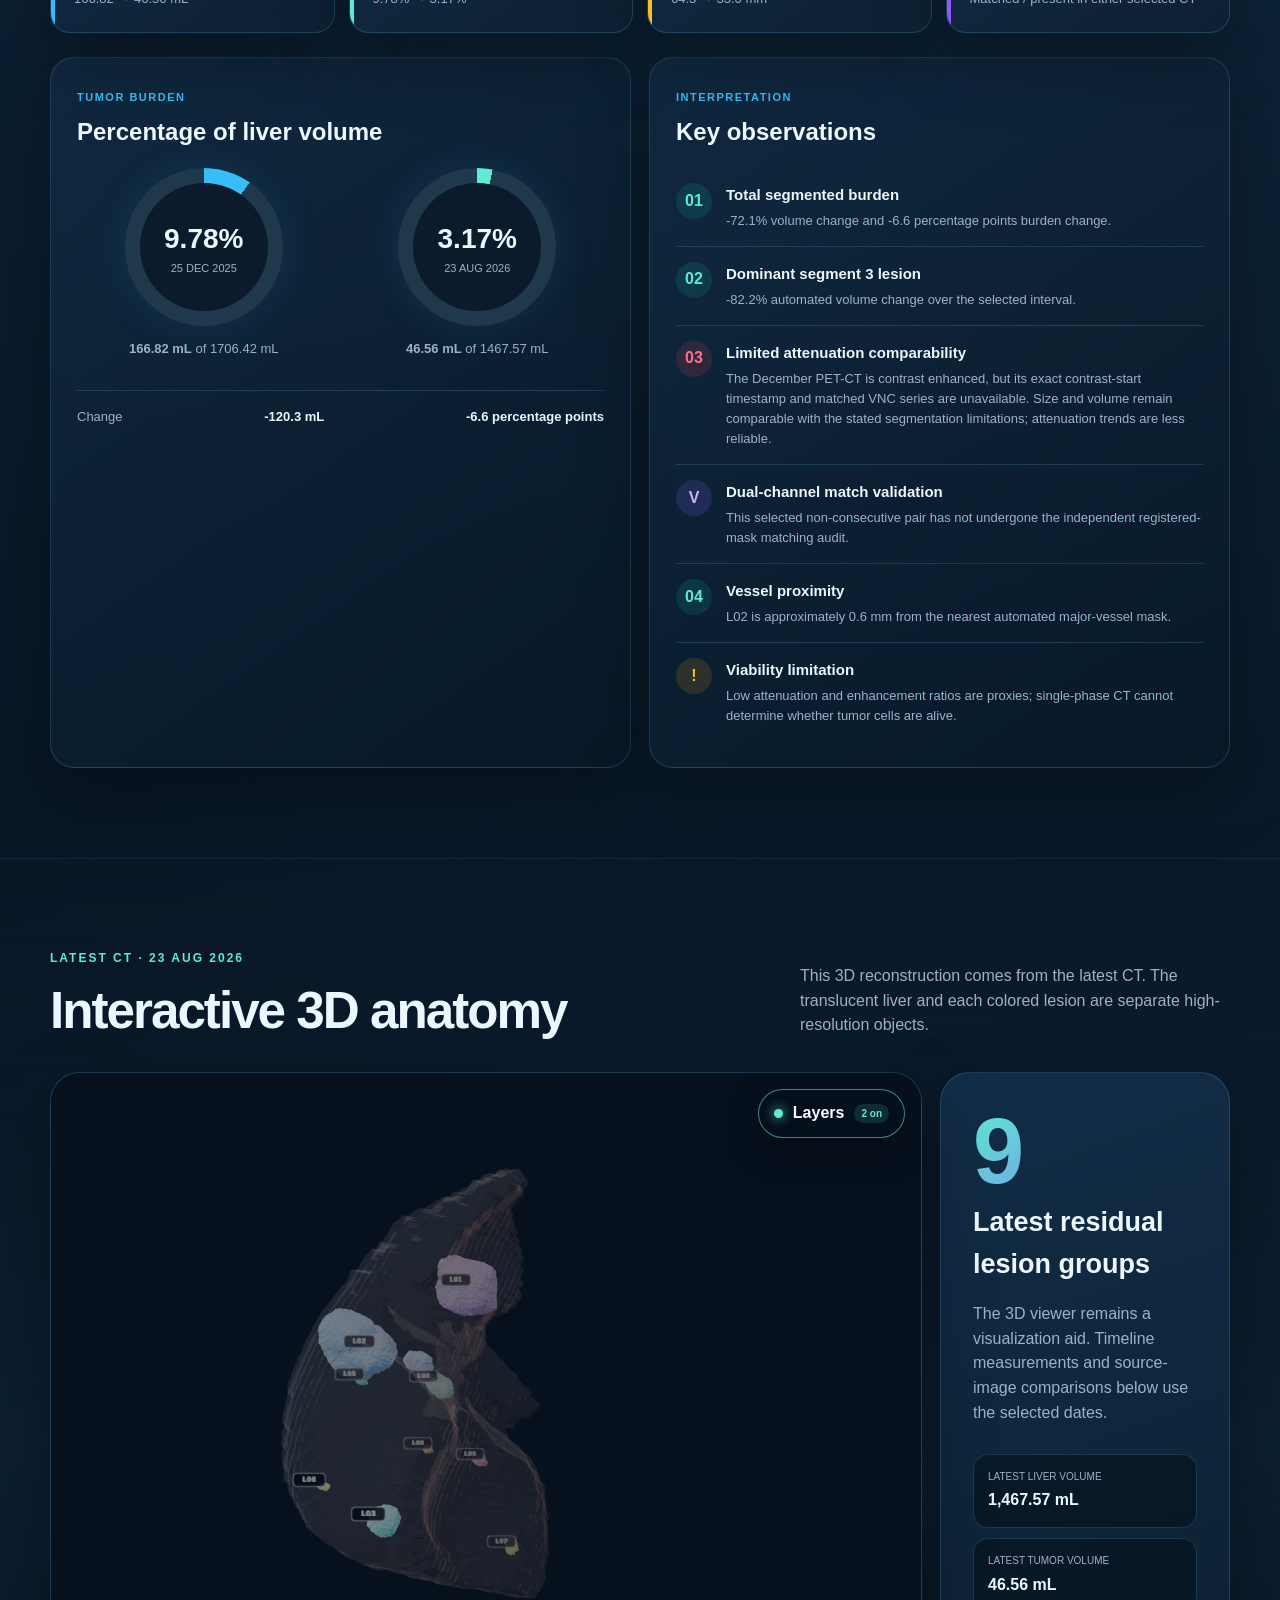
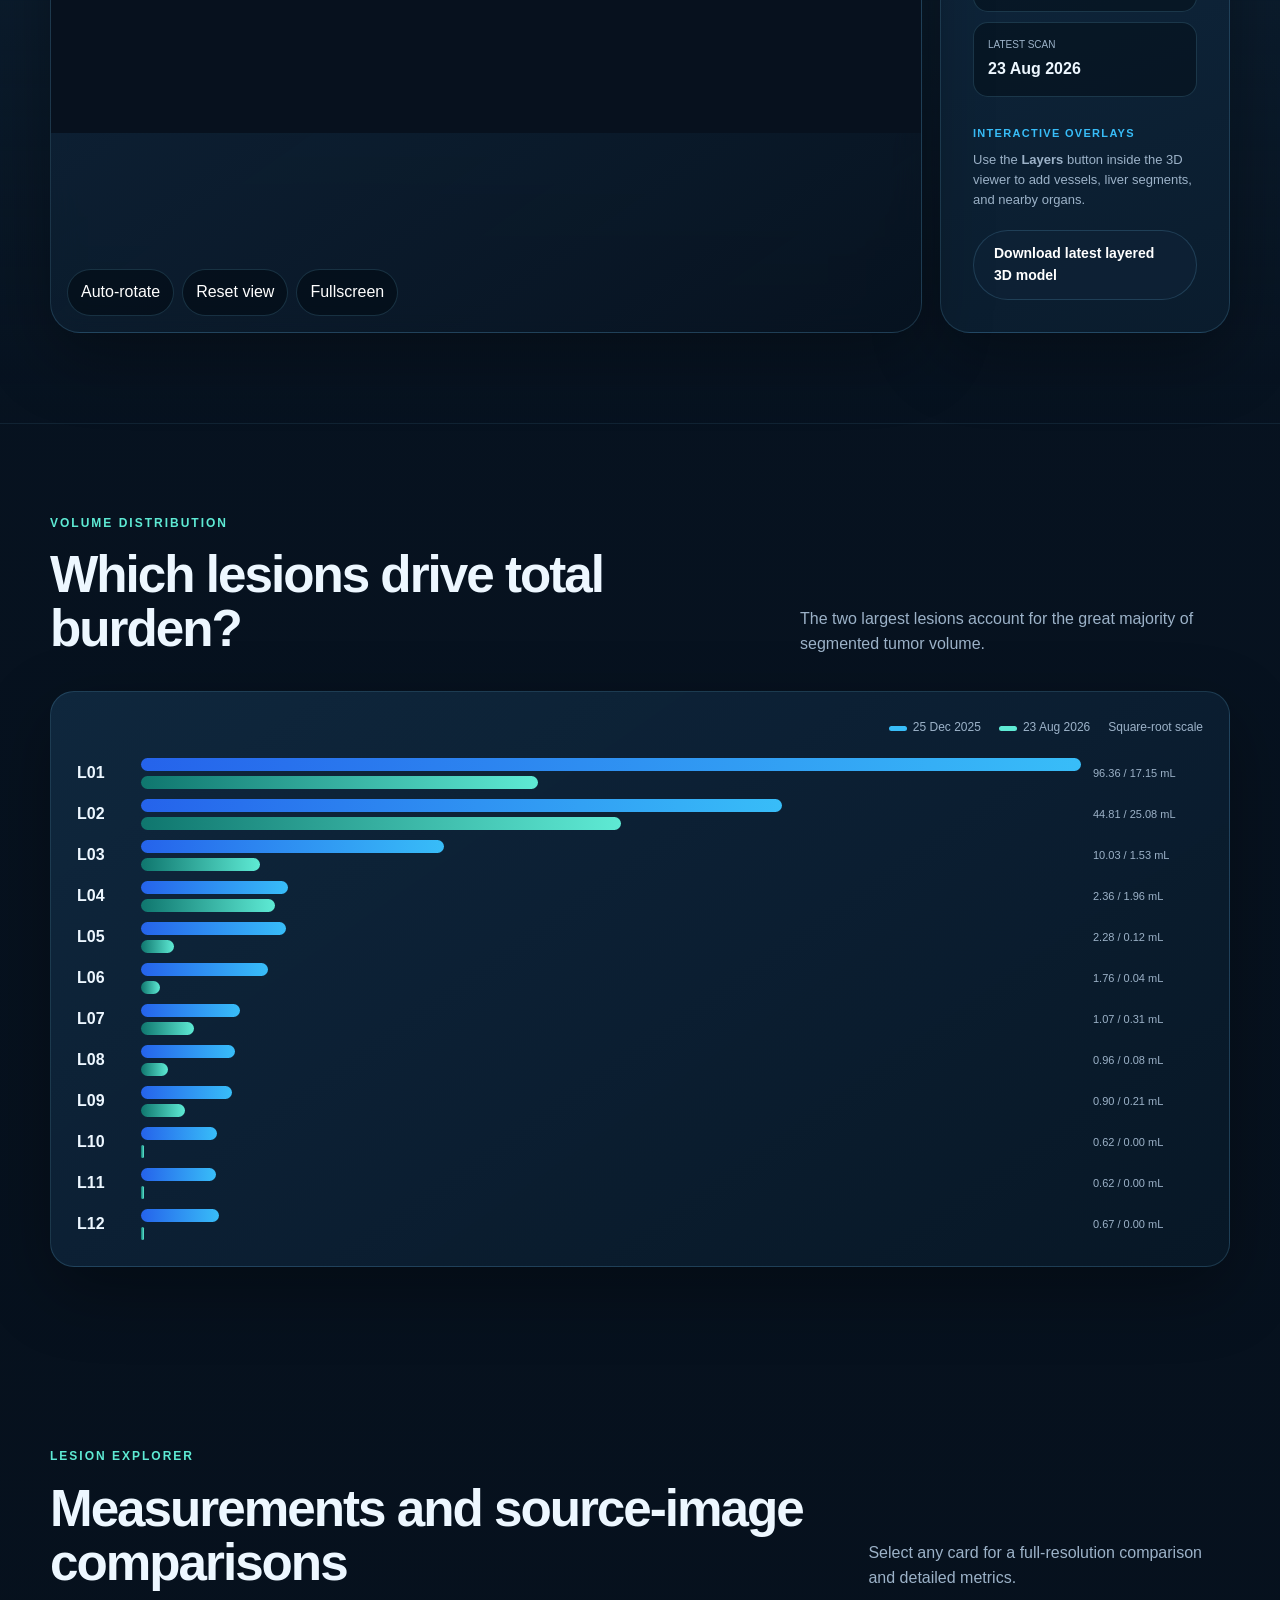
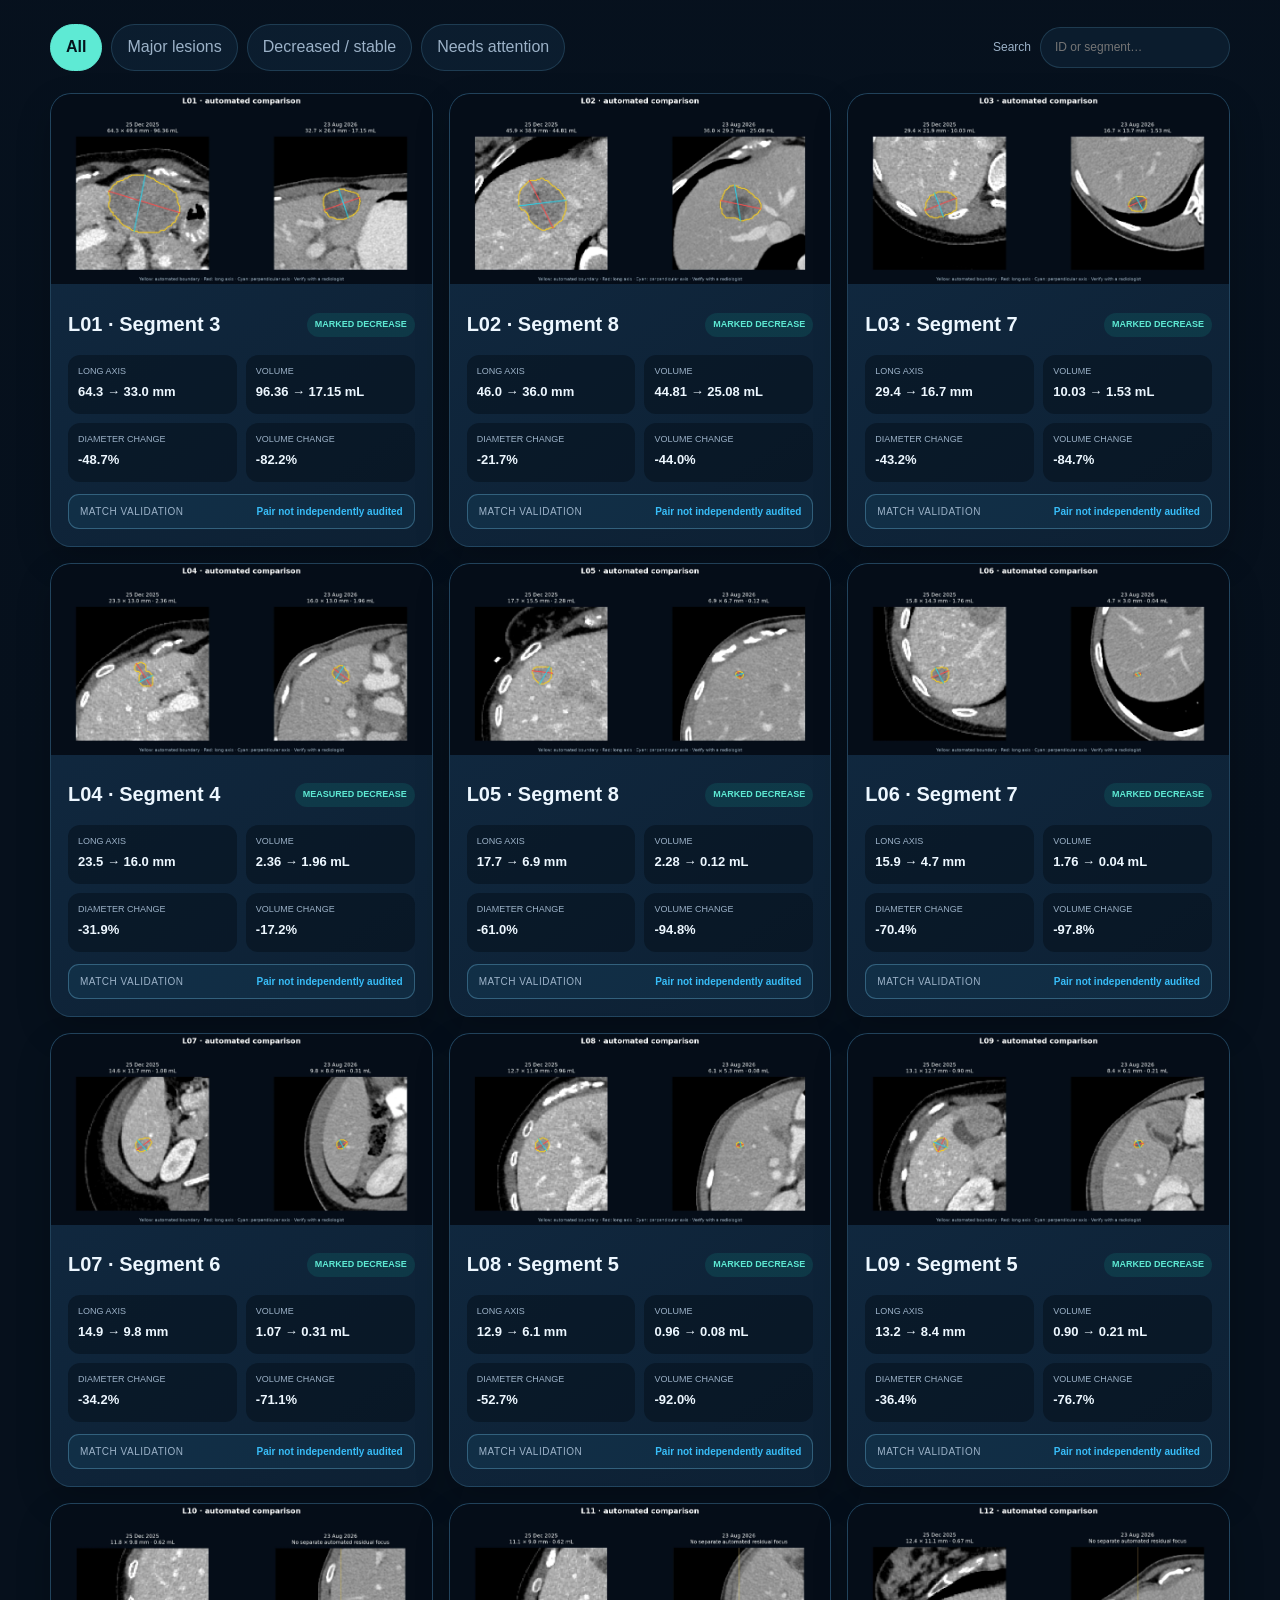
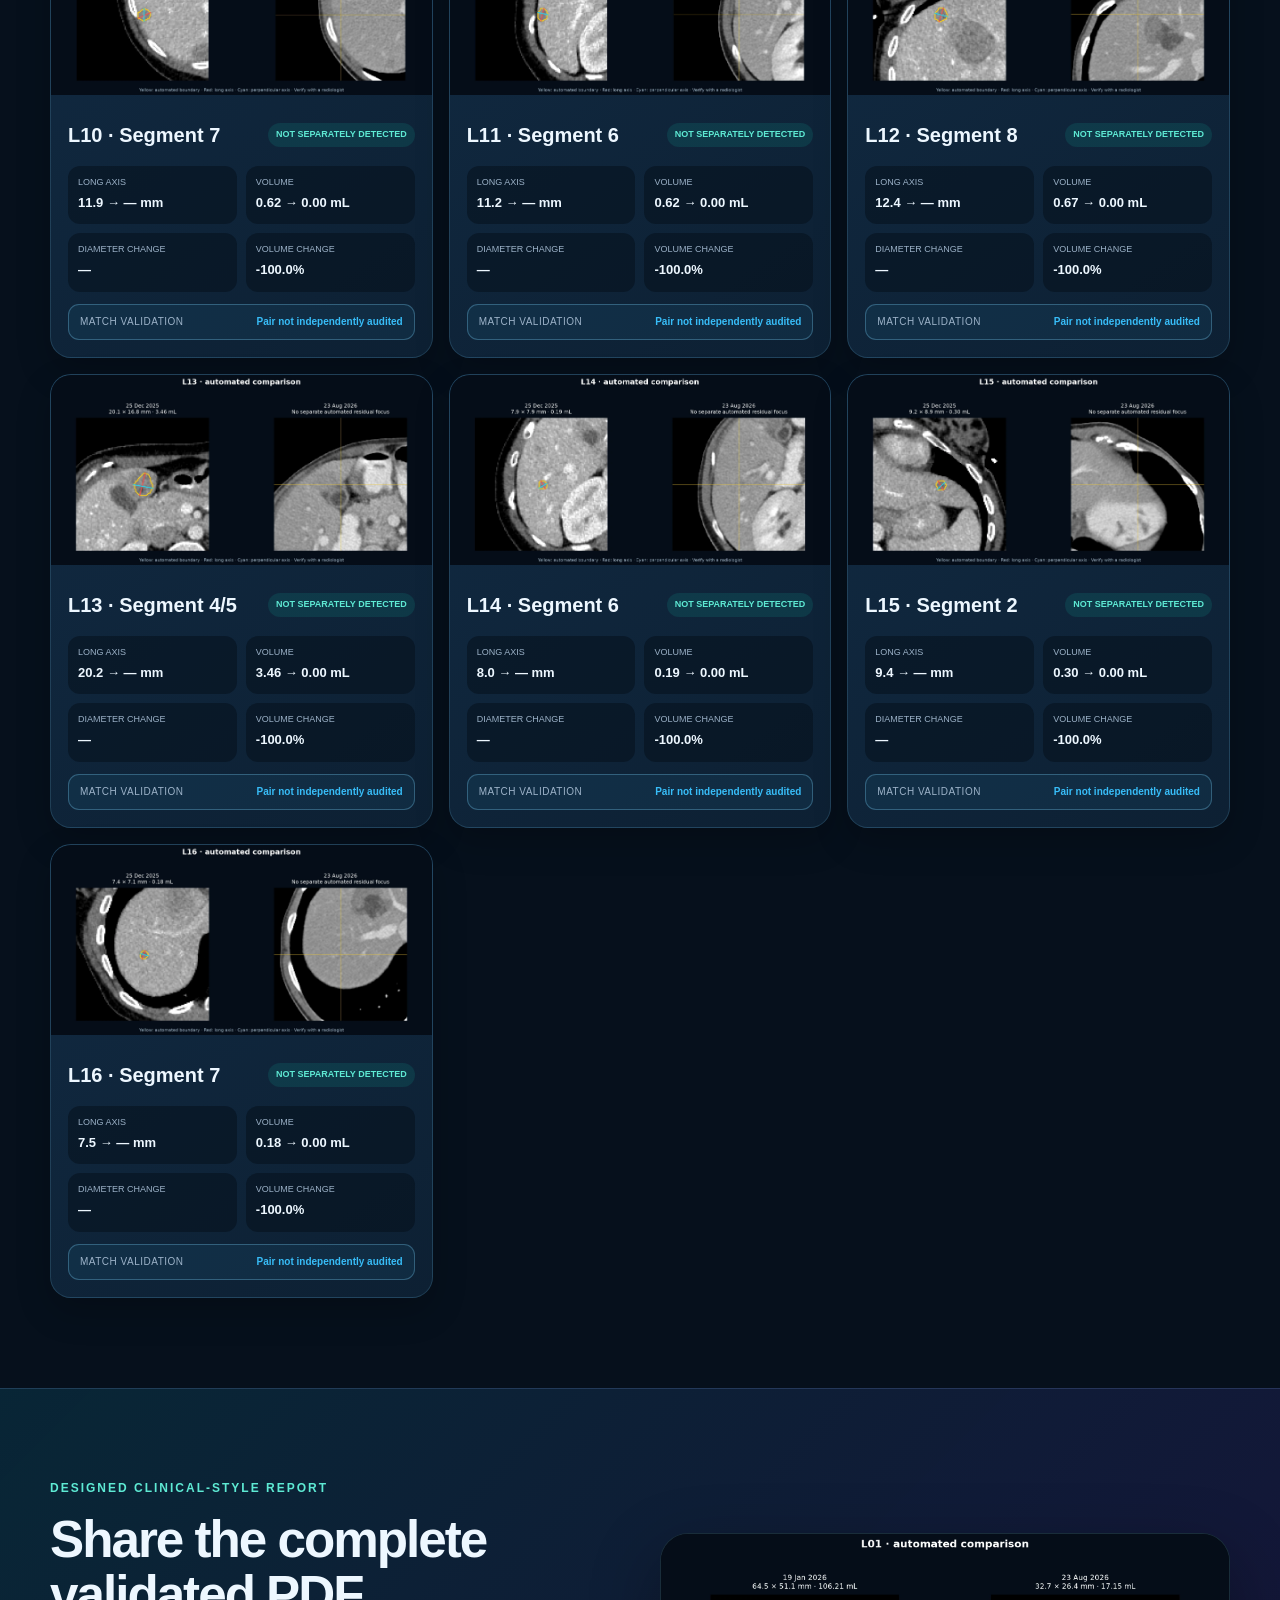
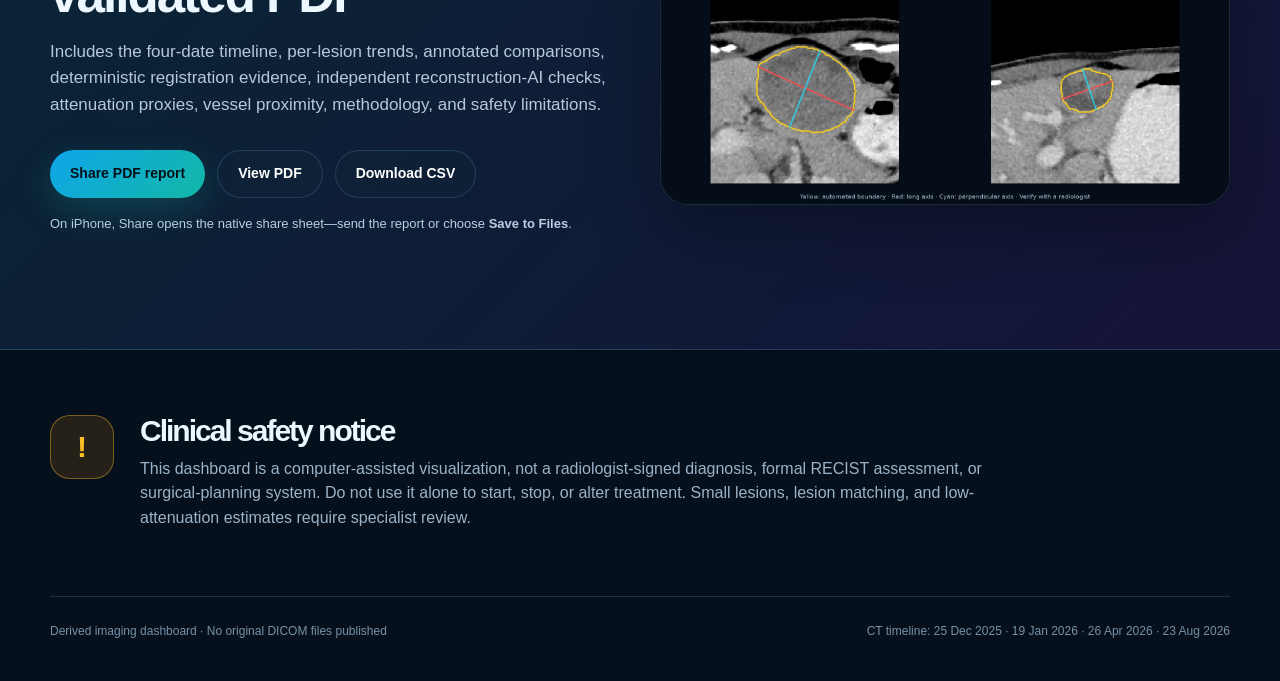
==== commit a94d30c8: "Add longitudinal liver MRI dashboard and report" ====
--- a/index.html
+++ b/index.html
@@ -27,6 +27,7 @@
       <a href="#model">3D model</a>
       <a href="#lesions">Lesions</a>
       <a href="#report">Report</a>
+      <a href="mri/">MRI dashboard</a>
     </nav>
     <button class="button small share-report" type="button">Share report</button>
   </header>
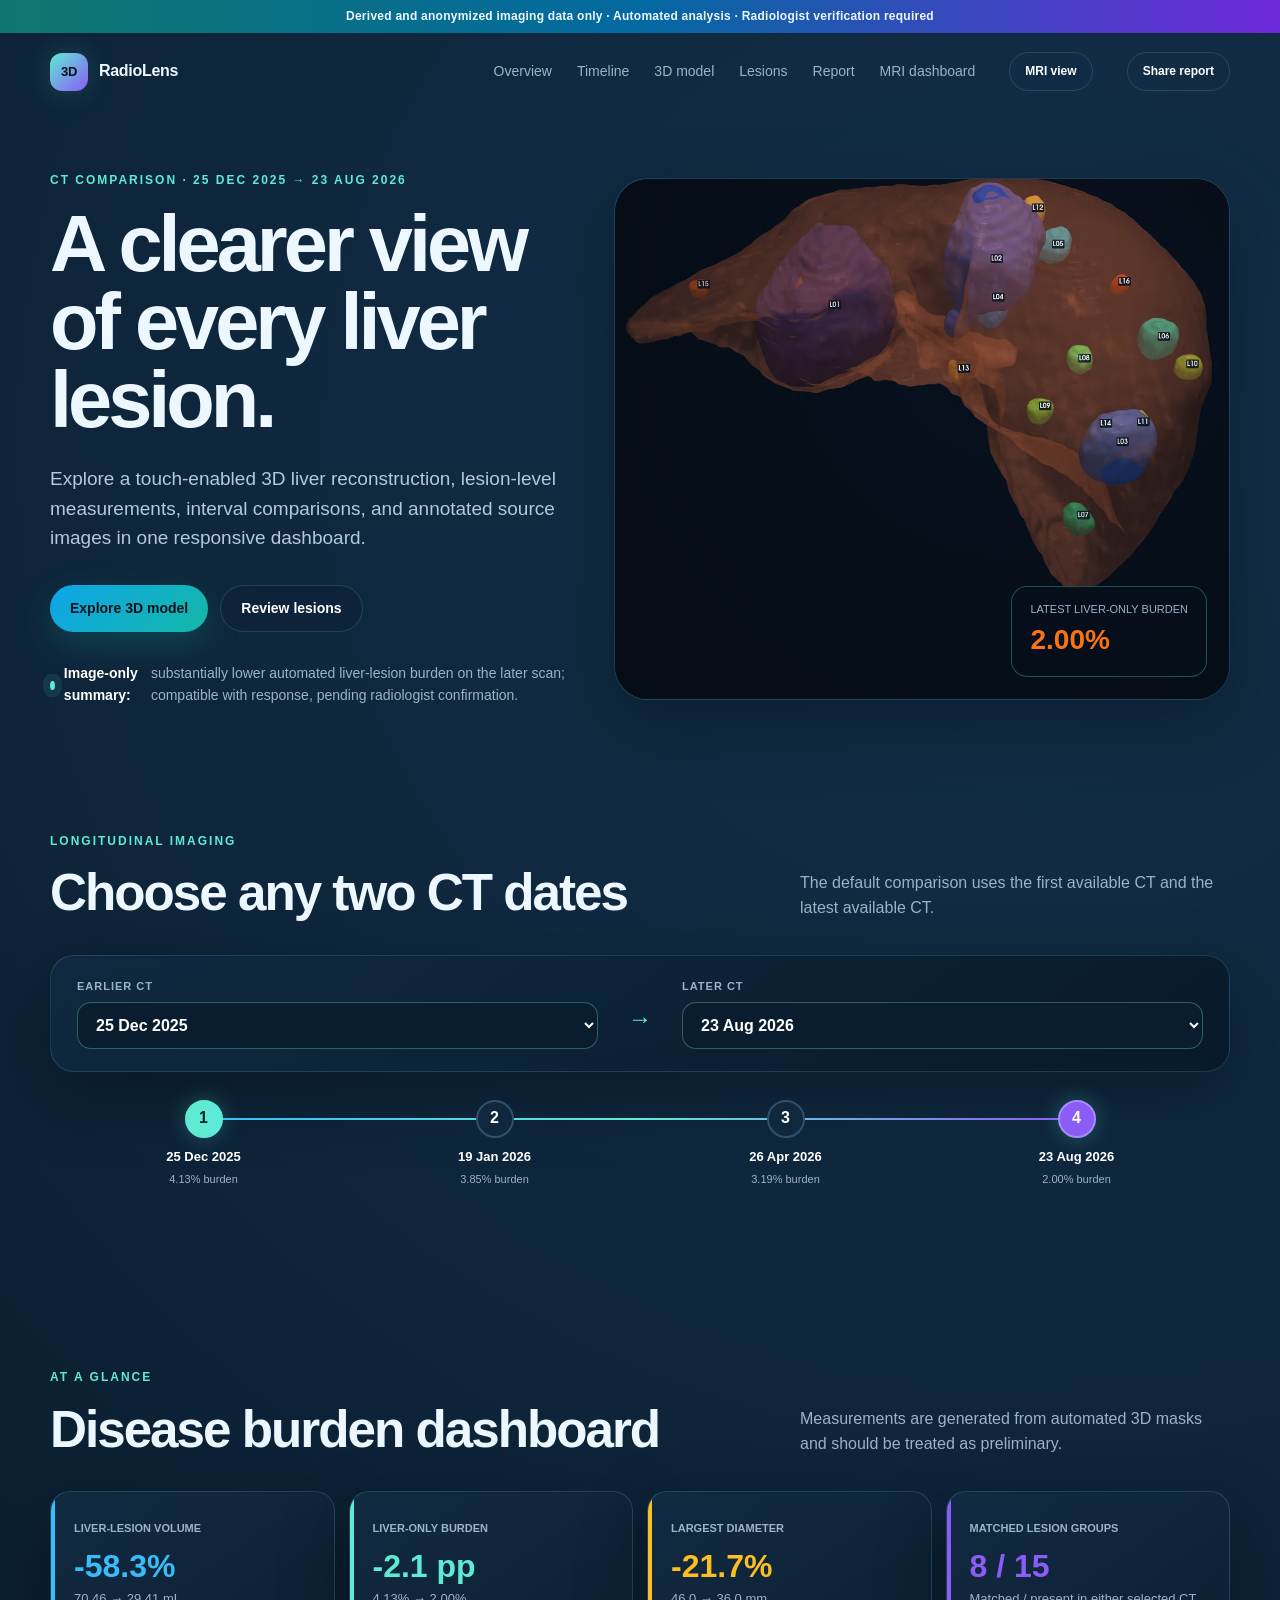
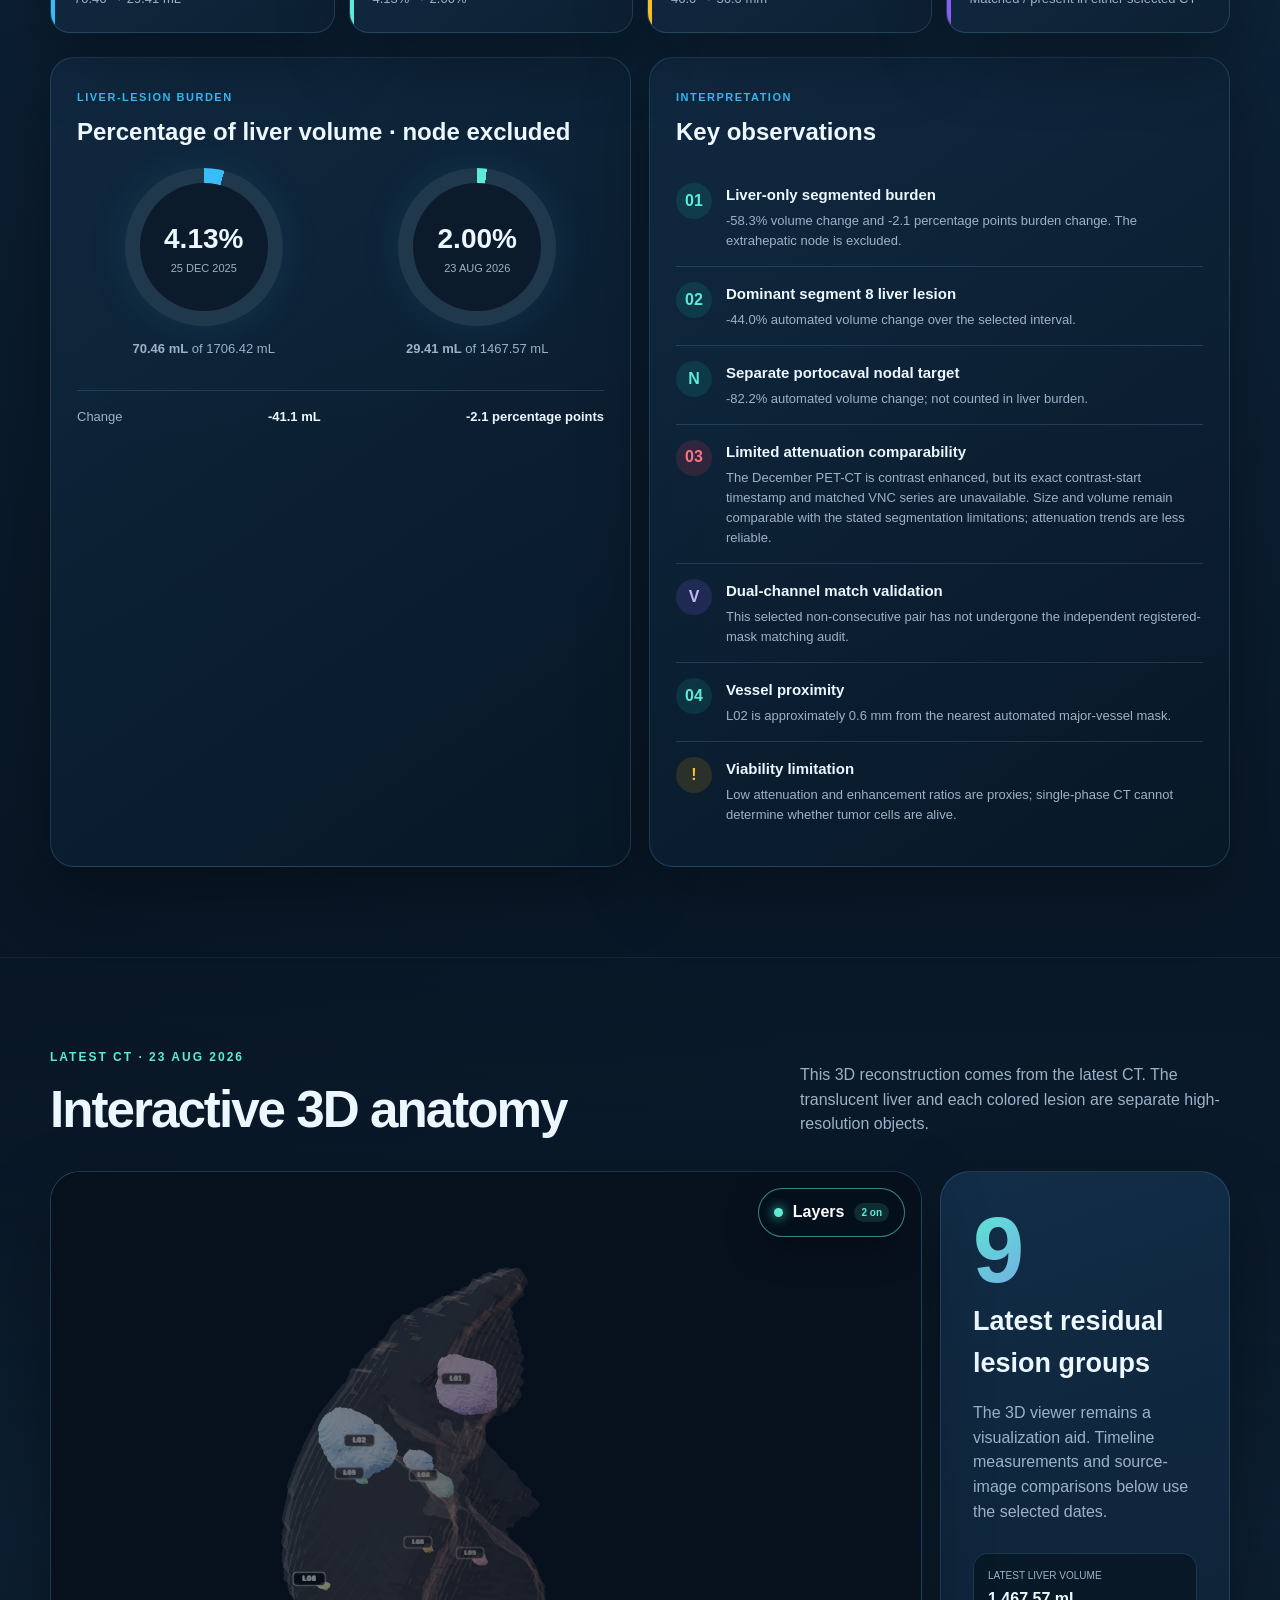
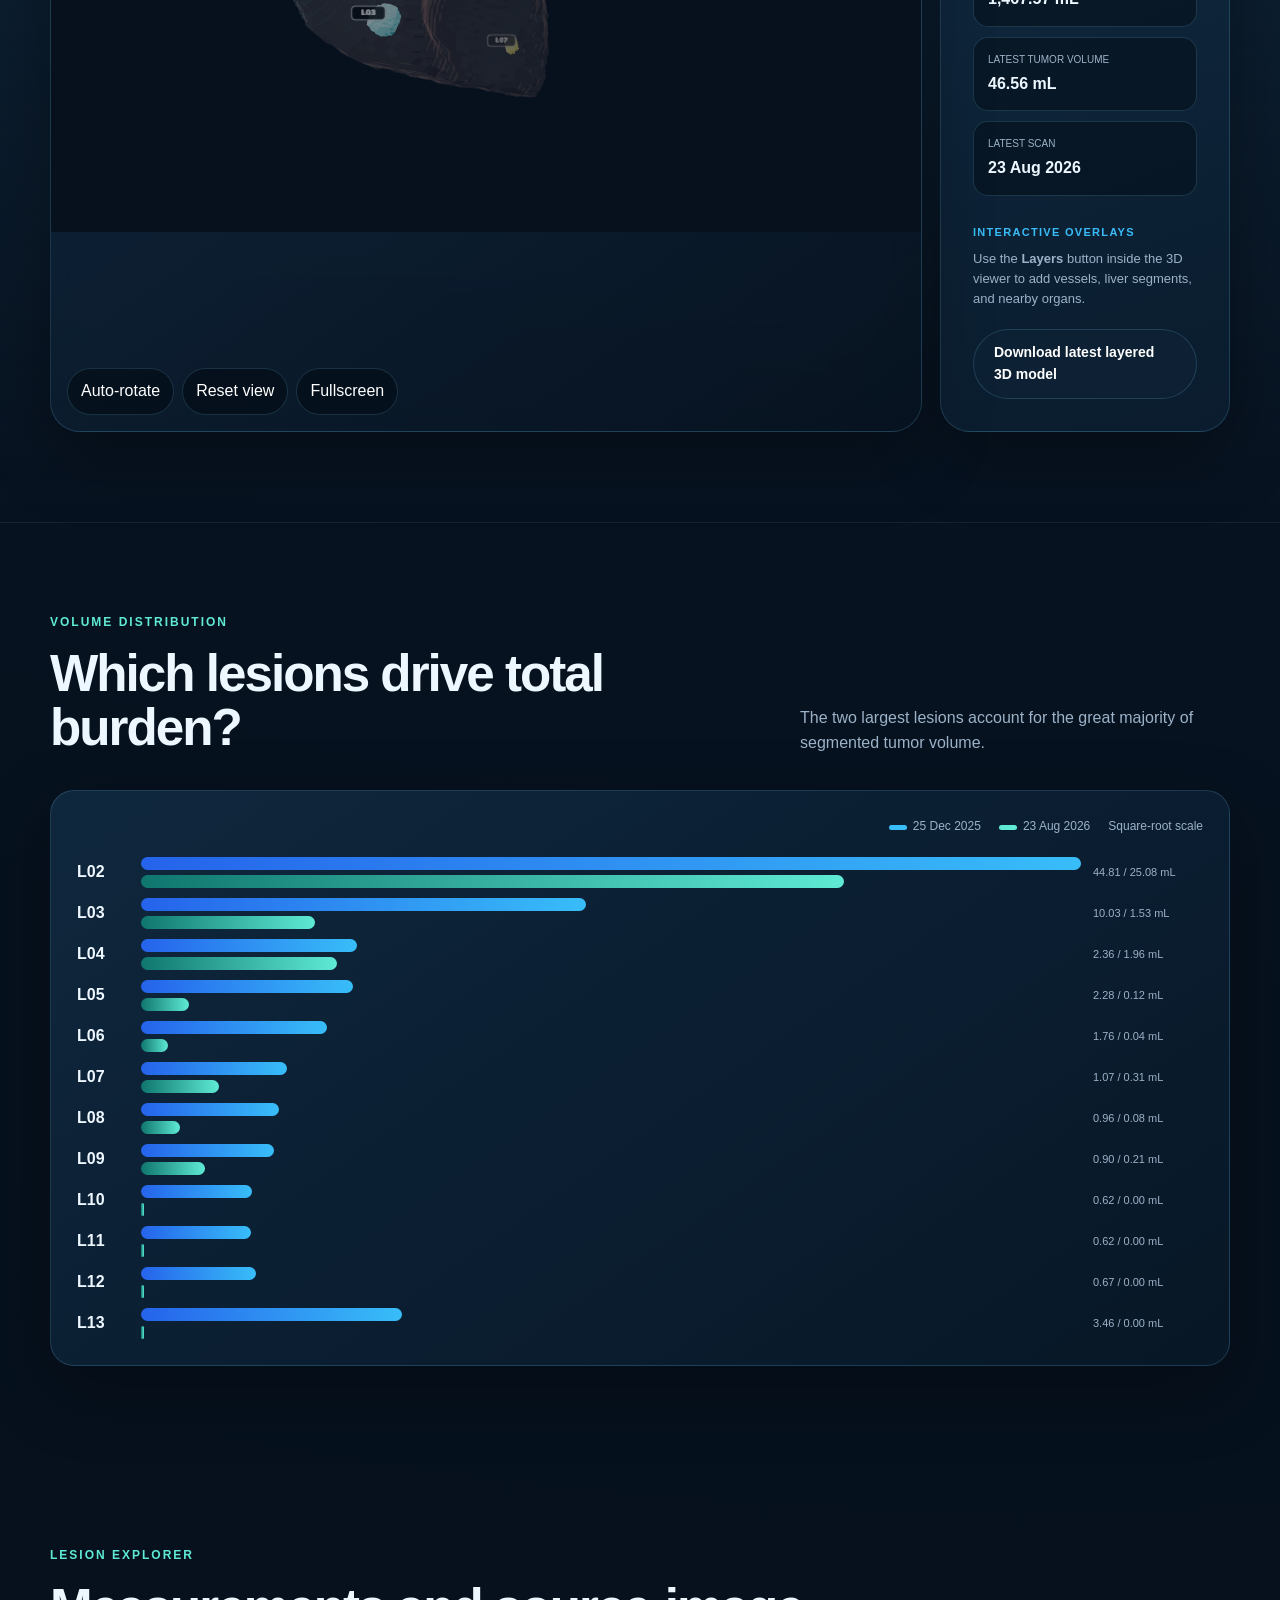
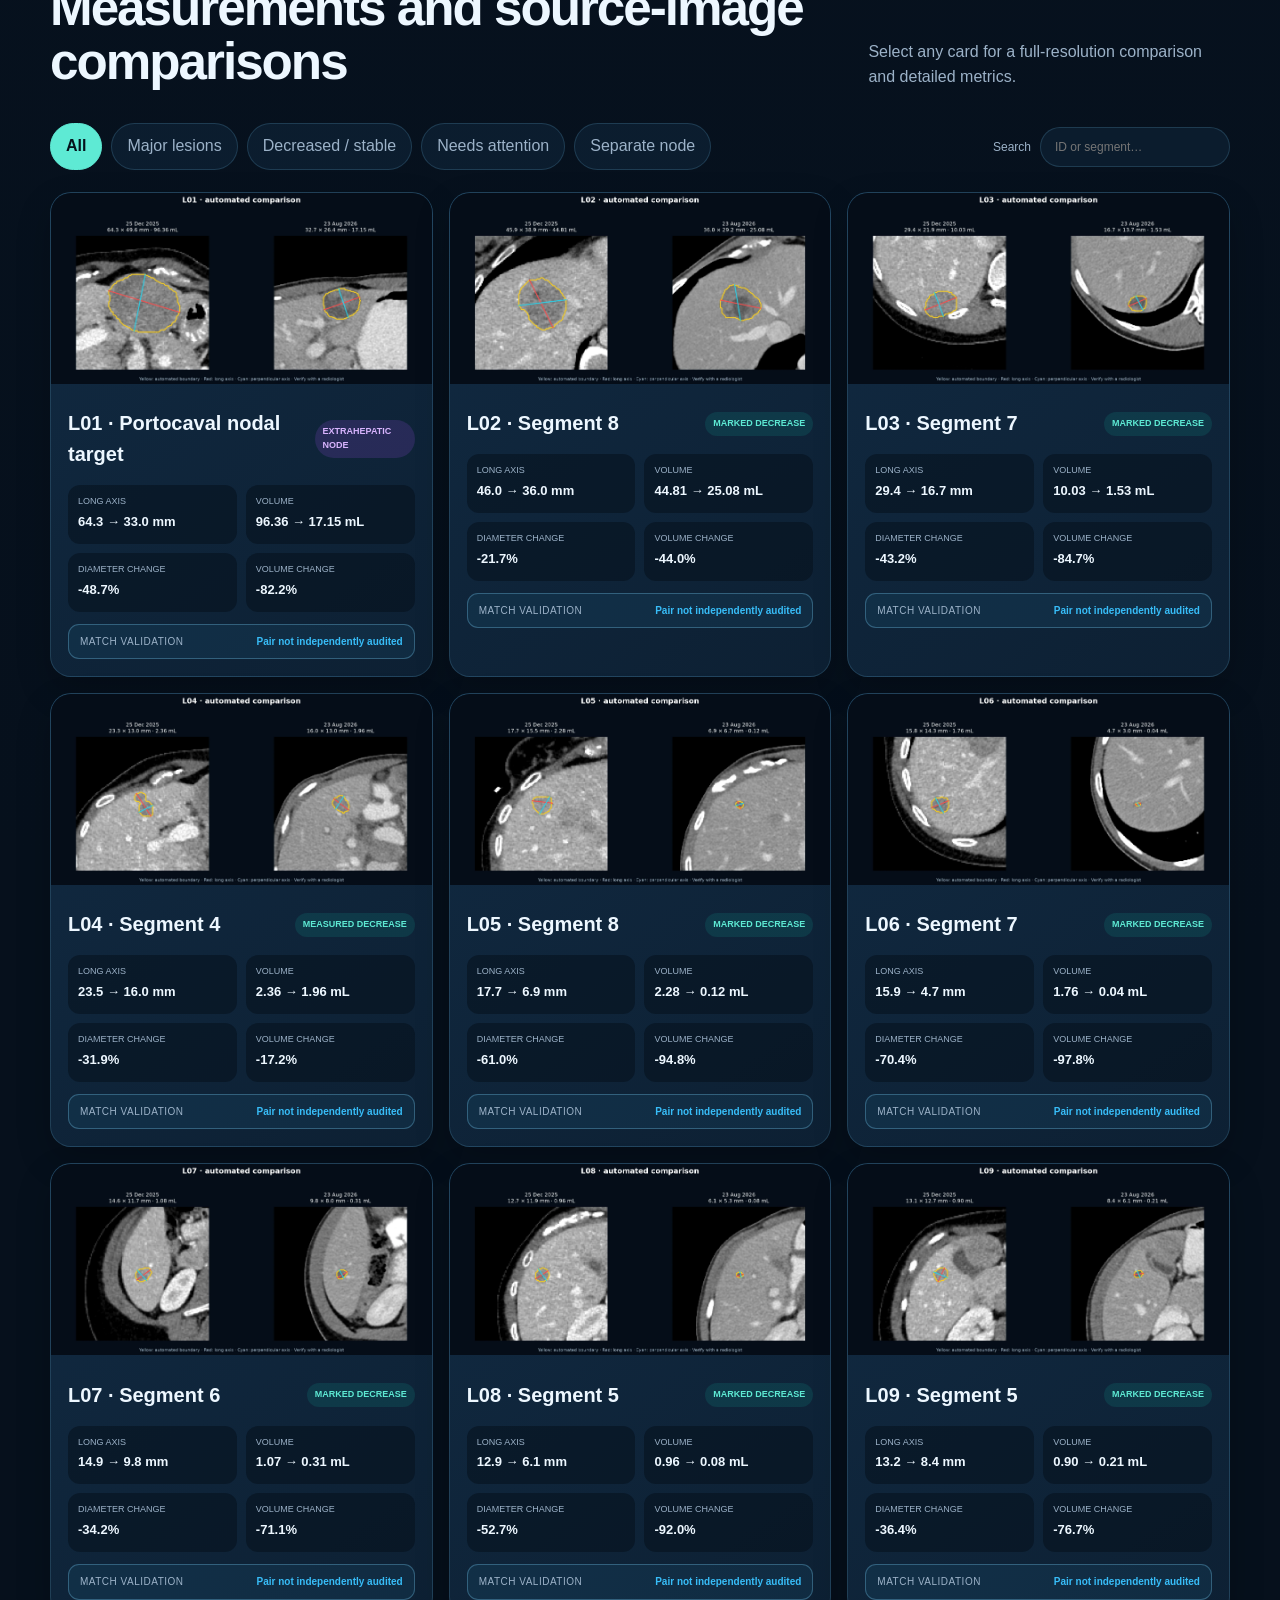
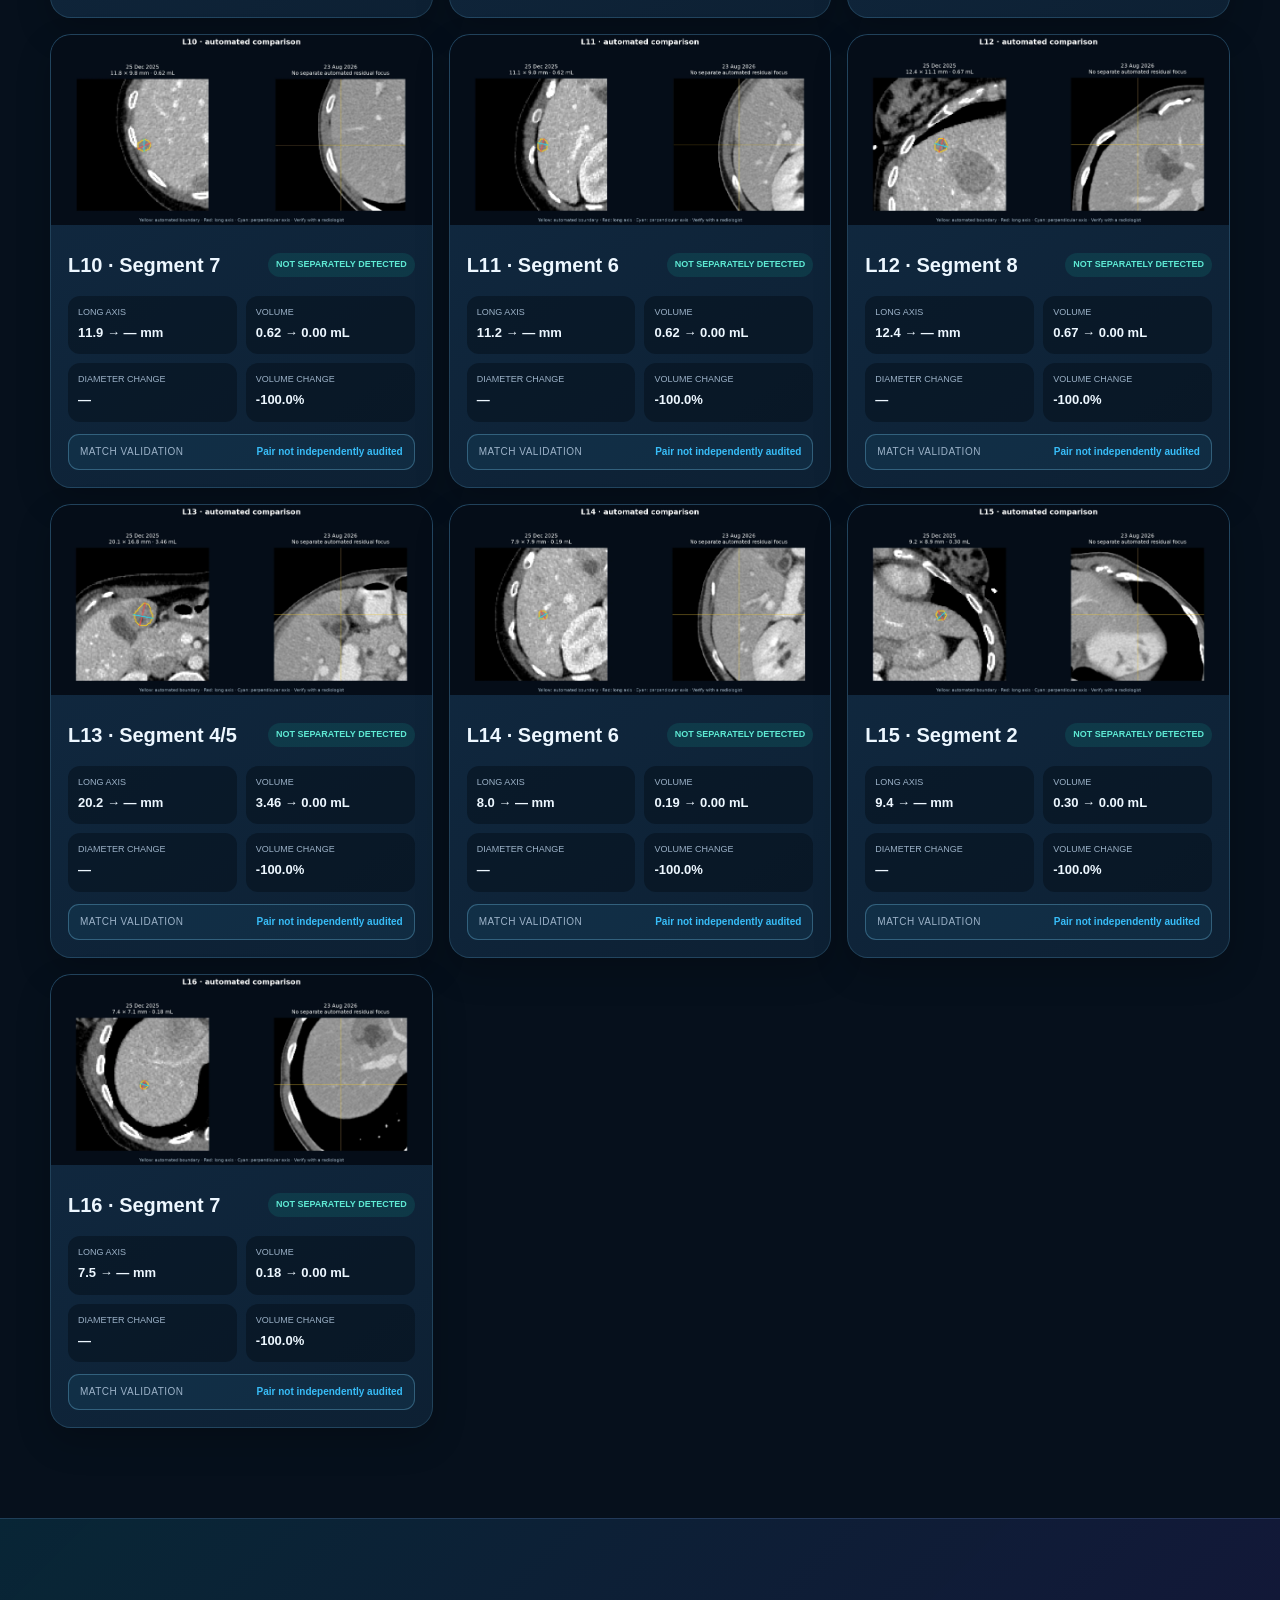
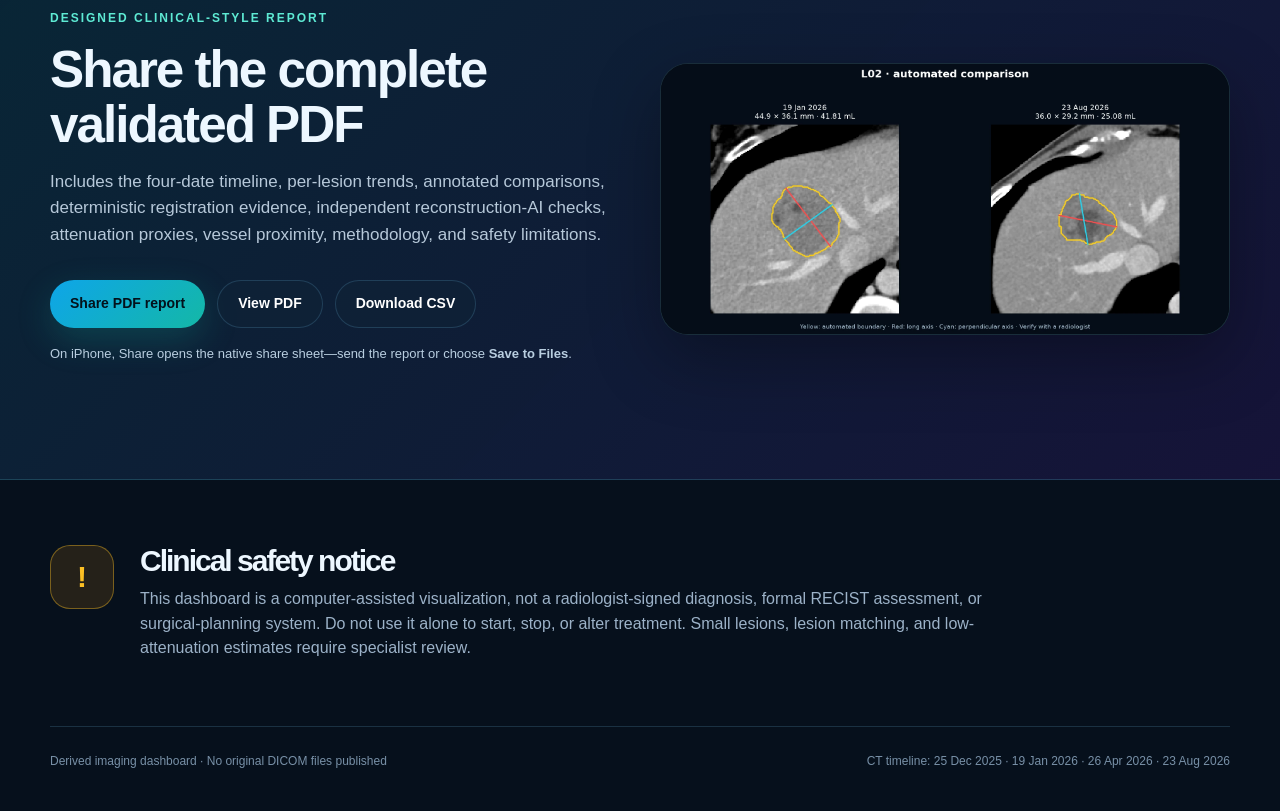
==== commit 4eef77ec: "Correct Noa CT and MRI longitudinal analysis" ====
--- a/index.html
+++ b/index.html
@@ -12,10 +12,10 @@
   <link rel="icon" type="image/png" sizes="32x32" href="assets/favicon-32.png">
   <link rel="apple-touch-icon" sizes="180x180" href="assets/apple-touch-icon.png?v=3">
   <link rel="manifest" href="site.webmanifest?v=4">
-  <link rel="stylesheet" href="styles.css?v=8">
+  <link rel="stylesheet" href="styles.css?v=9">
   <script type="importmap">{"imports":{"three":"./vendor/three.module.js"}}</script>
   <script type="module" src="viewer.js?v=7"></script>
-  <script defer src="app.js?v=8"></script>
+  <script defer src="app.js?v=9"></script>
 </head>
 <body>
   <div class="privacy-strip">Derived and anonymized imaging data only · Automated analysis · Radiologist verification required</div>
@@ -29,6 +29,7 @@
       <a href="#report">Report</a>
       <a href="mri/">MRI dashboard</a>
     </nav>
+    <a class="button small mode-link" href="mri/">MRI view</a>
     <button class="button small share-report" type="button">Share report</button>
   </header>
 
@@ -46,7 +47,7 @@
       </div>
       <div class="hero-visual glass">
         <img src="assets/liver-3d.webp" alt="Three-dimensional liver model with highlighted lesions">
-        <div class="floating-stat"><span>Latest tumor burden</span><strong id="latestBurden">—</strong></div>
+        <div class="floating-stat"><span>Latest liver-only burden</span><strong id="latestBurden">—</strong></div>
       </div>
     </section>
 
@@ -69,15 +70,15 @@
         <p>Measurements are generated from automated 3D masks and should be treated as preliminary.</p>
       </div>
       <div class="stat-grid">
-        <article class="stat-card cyan"><span>Tumor volume</span><strong id="volumeDelta">—</strong><p id="volumeValues">Loading…</p></article>
-        <article class="stat-card teal"><span>Tumor burden</span><strong id="burdenDelta">—</strong><p id="burdenValues">Loading…</p></article>
+        <article class="stat-card cyan"><span>Liver-lesion volume</span><strong id="volumeDelta">—</strong><p id="volumeValues">Loading…</p></article>
+        <article class="stat-card teal"><span>Liver-only burden</span><strong id="burdenDelta">—</strong><p id="burdenValues">Loading…</p></article>
         <article class="stat-card amber"><span>Largest diameter</span><strong id="diameterDelta">—</strong><p id="diameterValues">Loading…</p></article>
         <article class="stat-card purple"><span>Matched lesion groups</span><strong id="trackedCount">—</strong><p>Matched / present in either selected CT</p></article>
       </div>
 
       <div class="overview-grid">
         <article class="panel burden-panel">
-          <div class="panel-title"><div><span class="kicker">Tumor burden</span><h3>Percentage of liver volume</h3></div></div>
+          <div class="panel-title"><div><span class="kicker">Liver-lesion burden</span><h3>Percentage of liver volume · node excluded</h3></div></div>
           <div class="donut-row">
             <div class="donut-card"><div class="donut" id="fromDonut"><div><strong id="fromBurden">—</strong><span id="fromLabel">Earlier</span></div></div><p id="fromBurdenDetail">—</p></div>
             <div class="donut-card"><div class="donut follow" id="toDonut"><div><strong id="toBurden">—</strong><span id="toLabel">Later</span></div></div><p id="toBurdenDetail">—</p></div>
@@ -159,6 +160,7 @@
         <button class="filter" data-filter="major">Major lesions</button>
         <button class="filter" data-filter="stable">Decreased / stable</button>
         <button class="filter" data-filter="caution">Needs attention</button>
+        <button class="filter" data-filter="node">Separate node</button>
         <label class="search"><span>Search</span><input id="lesionSearch" type="search" placeholder="ID or segment…"></label>
       </div>
       <div id="lesionGrid" class="lesion-grid" aria-live="polite"></div>
@@ -174,7 +176,7 @@
           <p class="share-help">On iPhone, Share opens the native share sheet—send the report or choose <b>Save to Files</b>.</p>
           <p class="share-status" id="shareStatus" aria-live="polite"></p>
         </div>
-        <div class="report-preview"><img src="assets/timeline/L01_2026-01-19_2026-08-23.webp" alt="Annotated January and August CT comparison for lesion L01"></div>
+        <div class="report-preview"><img src="assets/timeline/L02_2026-01-19_2026-08-23.webp" alt="Annotated January and August CT comparison for dominant segment 8 liver lesion L02"></div>
       </div>
     </section>
 
--- a/styles.css
+++ b/styles.css
@@ -24,3 +24,6 @@
 @media(max-width:580px){.proxy-heading{flex-direction:column}.quality-badge{white-space:normal}}
 .findings .validation-finding>span{background:rgba(139,92,246,.16);color:#c4b5fd}.validation-chip{display:flex;align-items:center;justify-content:space-between;gap:9px;margin-top:12px;padding:9px 11px;border-radius:11px;border:1px solid var(--line);font-size:10px}.validation-chip span{color:var(--muted);text-transform:uppercase;letter-spacing:.5px}.validation-chip b{font-size:10px;text-align:right}.validation-supported{border-color:rgba(94,234,212,.35);background:rgba(20,184,166,.08)}.validation-supported b,.validation-supported>.validation-heading>span{color:var(--teal)}.validation-provisional,.validation-not-audited{border-color:rgba(125,211,252,.3);background:rgba(56,189,248,.07)}.validation-provisional b,.validation-not-audited b,.validation-provisional>.validation-heading>span,.validation-not-audited>.validation-heading>span{color:var(--cyan)}.validation-review{border-color:rgba(251,191,36,.32);background:rgba(245,158,11,.08)}.validation-review b,.validation-review>.validation-heading>span{color:var(--amber)}.validation-not-established{border-color:rgba(251,113,133,.35);background:rgba(244,63,94,.08)}.validation-not-established b,.validation-not-established>.validation-heading>span{color:#fb7185}.validation-panel{margin:16px 0;padding:17px;border-radius:16px}.validation-heading{display:flex;align-items:flex-start;justify-content:space-between;gap:16px;margin-bottom:13px}.validation-heading h3{margin:0;font-size:16px}.validation-heading p{margin:3px 0 0;color:var(--muted);font-size:11px}.validation-heading>span{padding:6px 9px;border-radius:999px;background:rgba(4,14,24,.5);font-size:9px;font-weight:850;text-transform:uppercase}.validation-columns{display:grid;grid-template-columns:1fr 1fr;gap:10px}.validation-columns>div{padding:13px;border-radius:13px;background:rgba(4,14,24,.58);border:1px solid var(--line)}.validation-channel{display:grid;grid-template-columns:auto 1fr auto;align-items:center;gap:8px}.validation-channel i{width:29px;height:29px;display:grid;place-items:center;border-radius:9px;background:#173753;color:var(--cyan);font-size:10px;font-style:normal;font-weight:900}.validation-channel b{font-size:12px;color:white}.validation-channel em{color:var(--muted);font-size:9px;font-style:normal;text-transform:uppercase}.validation-metrics{display:flex;gap:8px;flex-wrap:wrap;margin:11px 0 7px}.validation-metrics span{padding:6px 8px;border-radius:8px;background:rgba(15,42,66,.7);color:var(--muted);font-size:9px}.validation-metrics b{color:white}.validation-columns p{margin:7px 0 0;color:#c5d3e1;font-size:11px;line-height:1.45}.validation-panel>small{display:block;margin-top:11px;color:#d9b977;line-height:1.45}
 @media(max-width:700px){.validation-columns{grid-template-columns:1fr}.validation-heading{flex-direction:column}.validation-heading>span{white-space:normal}}
+@media(max-width:900px){.nav{gap:9px}.nav>.mode-link{margin-left:auto;white-space:nowrap}.nav>.share-report{margin-left:0}}
+@media(max-width:580px){.nav>.mode-link,.nav>.share-report{font-size:10px;padding:8px 10px}}
+.status.node{color:#d8b4fe;background:rgba(168,85,247,.16)}
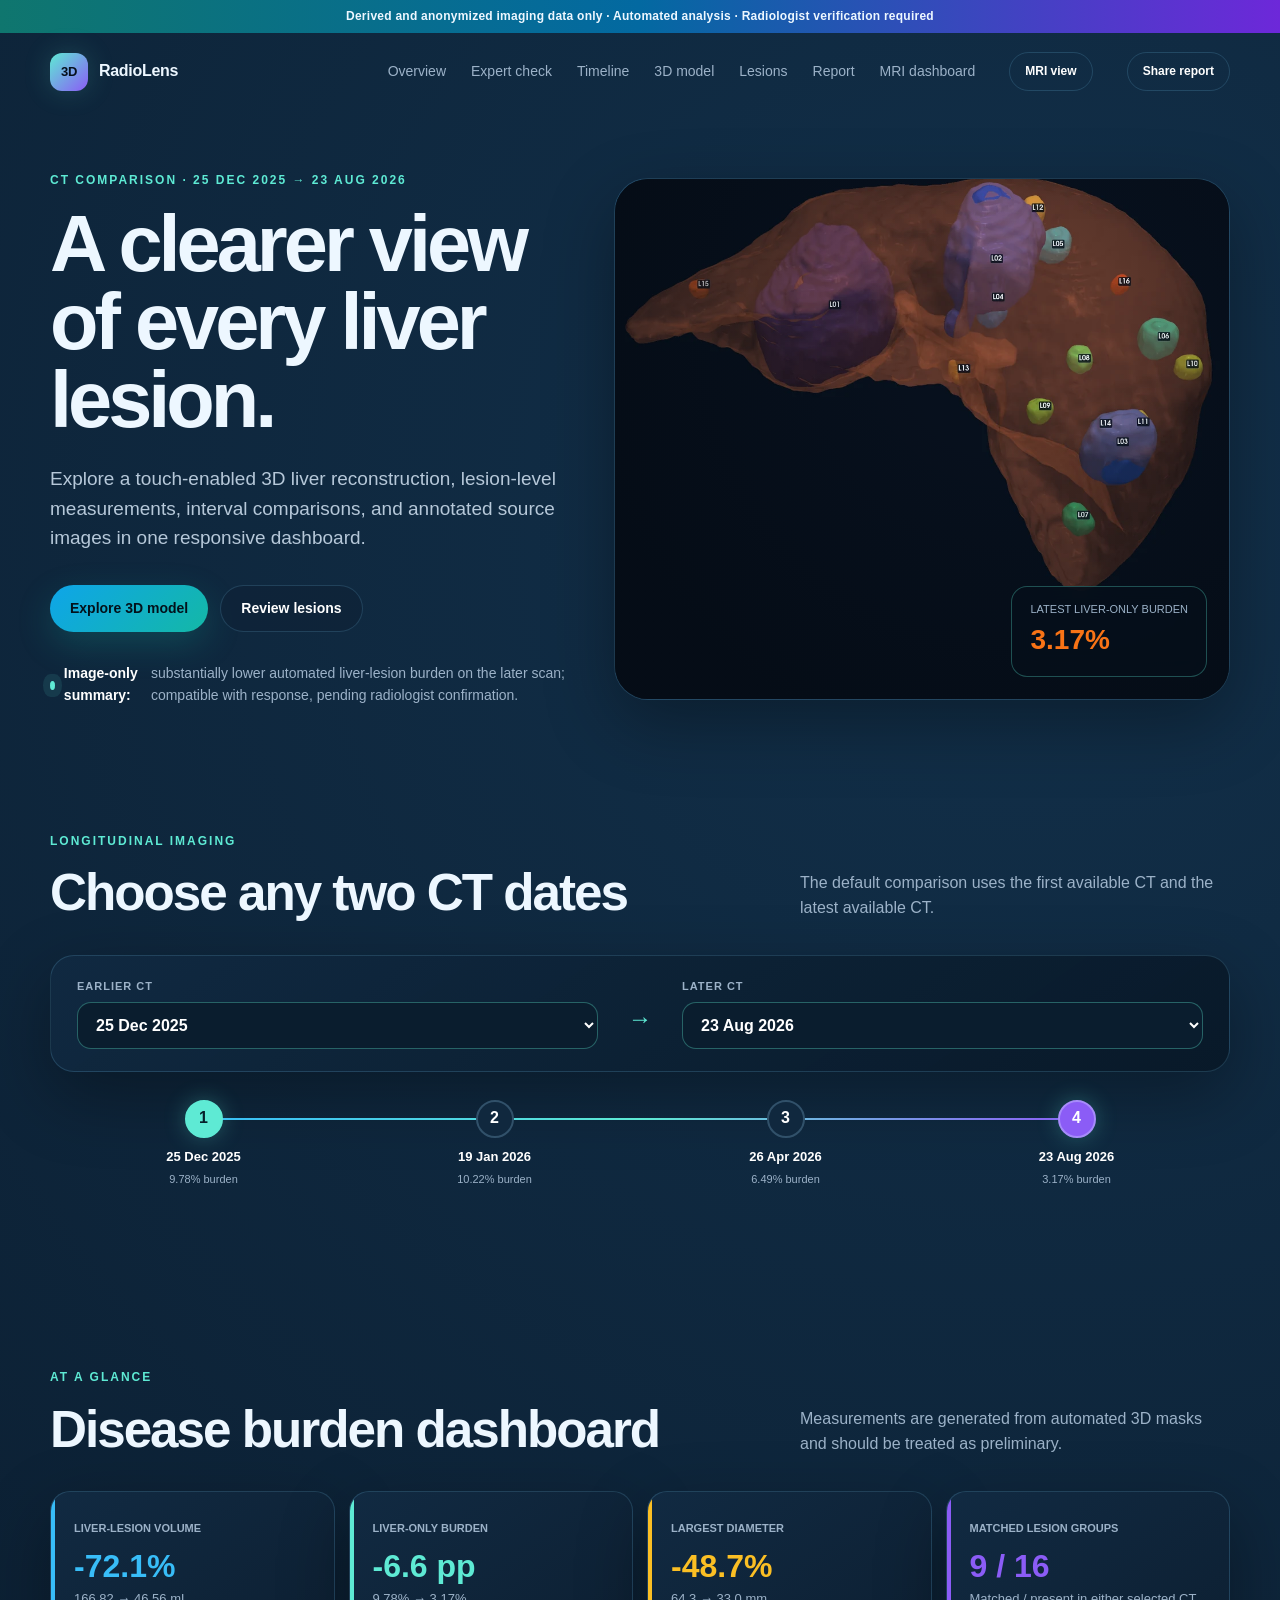
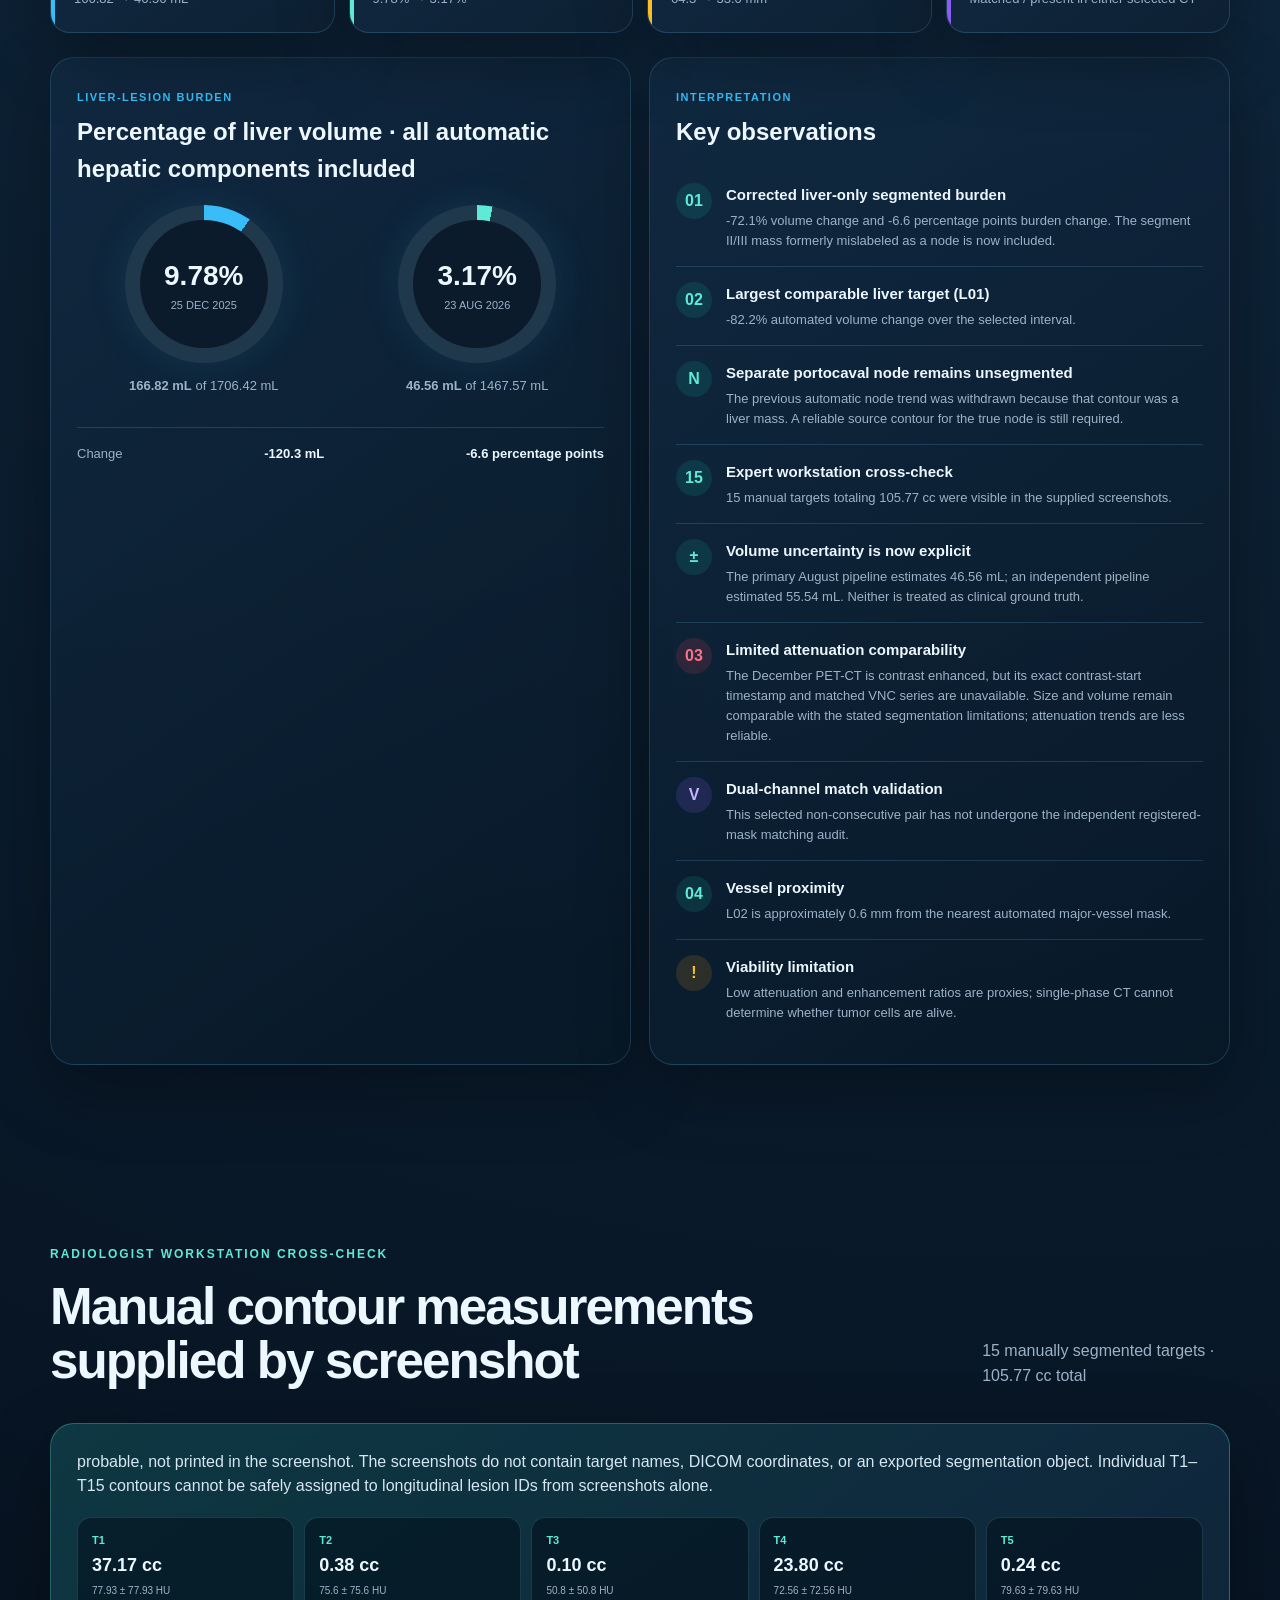
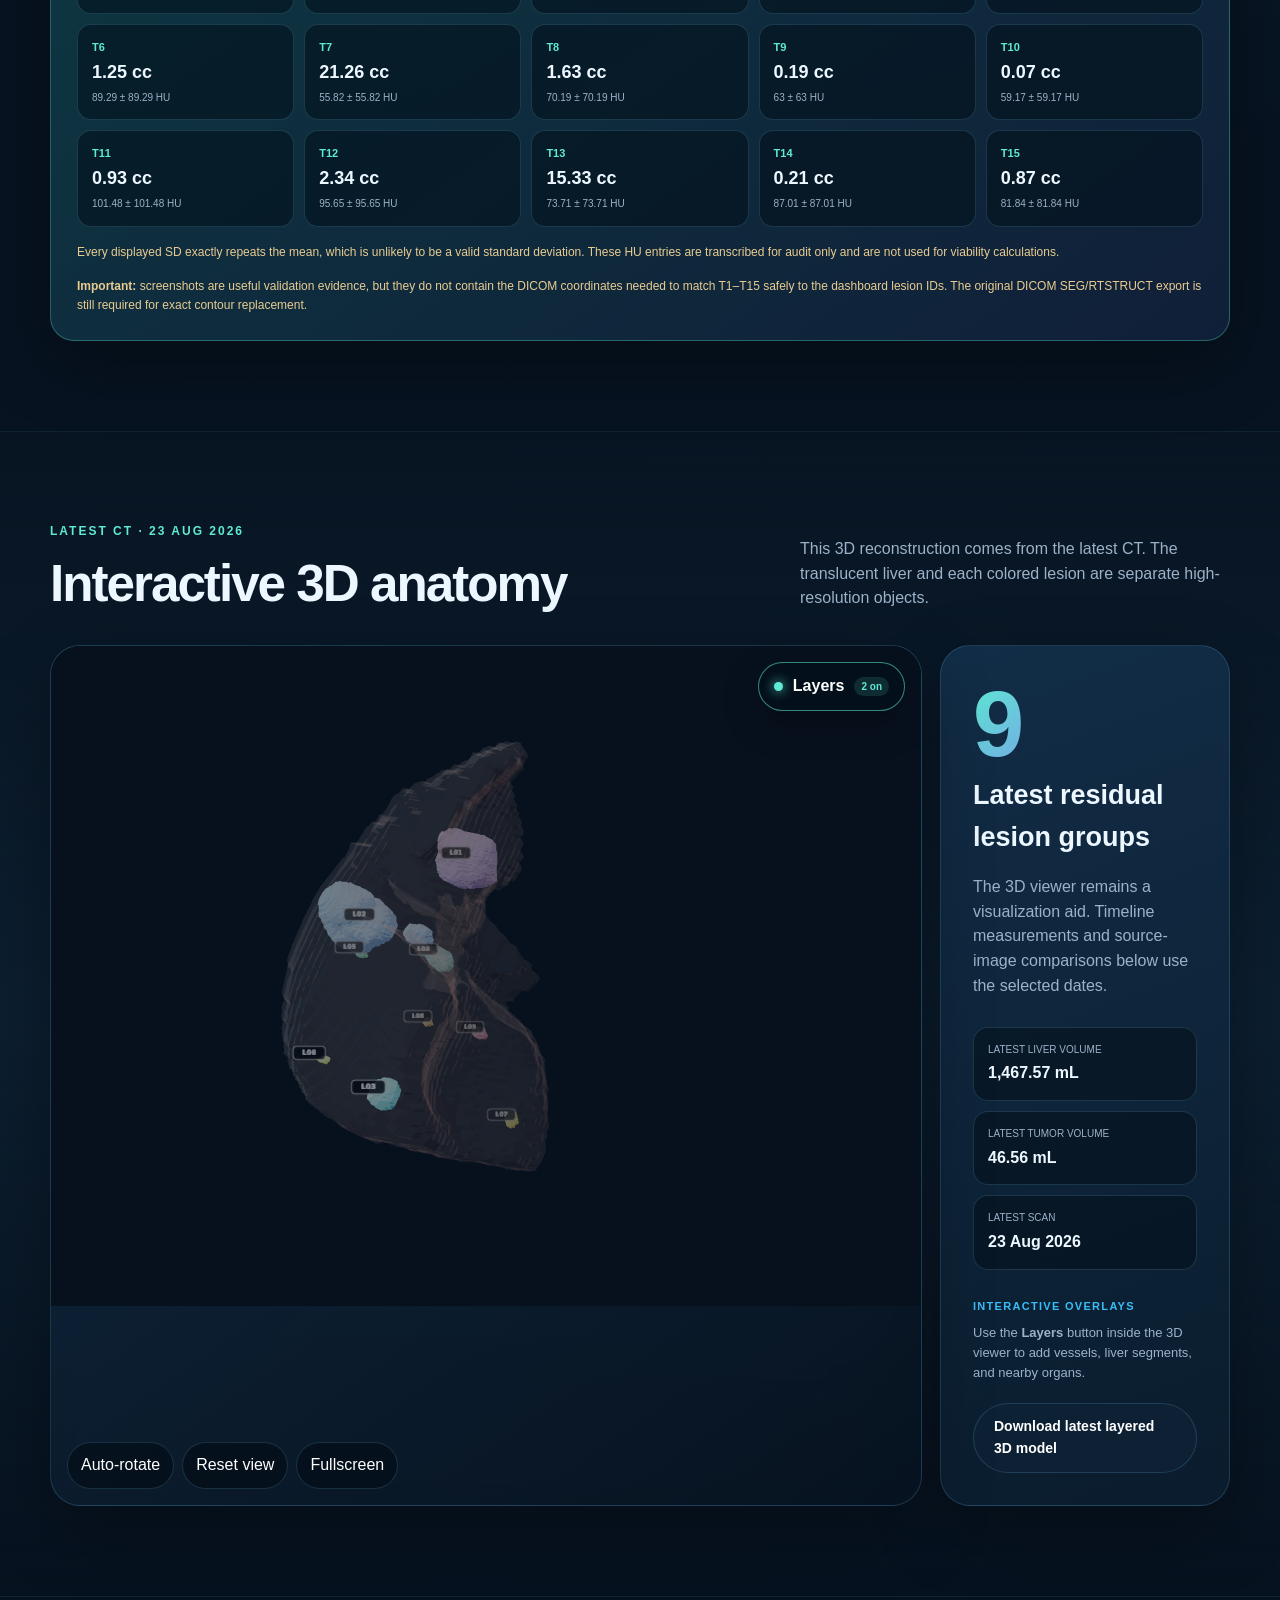
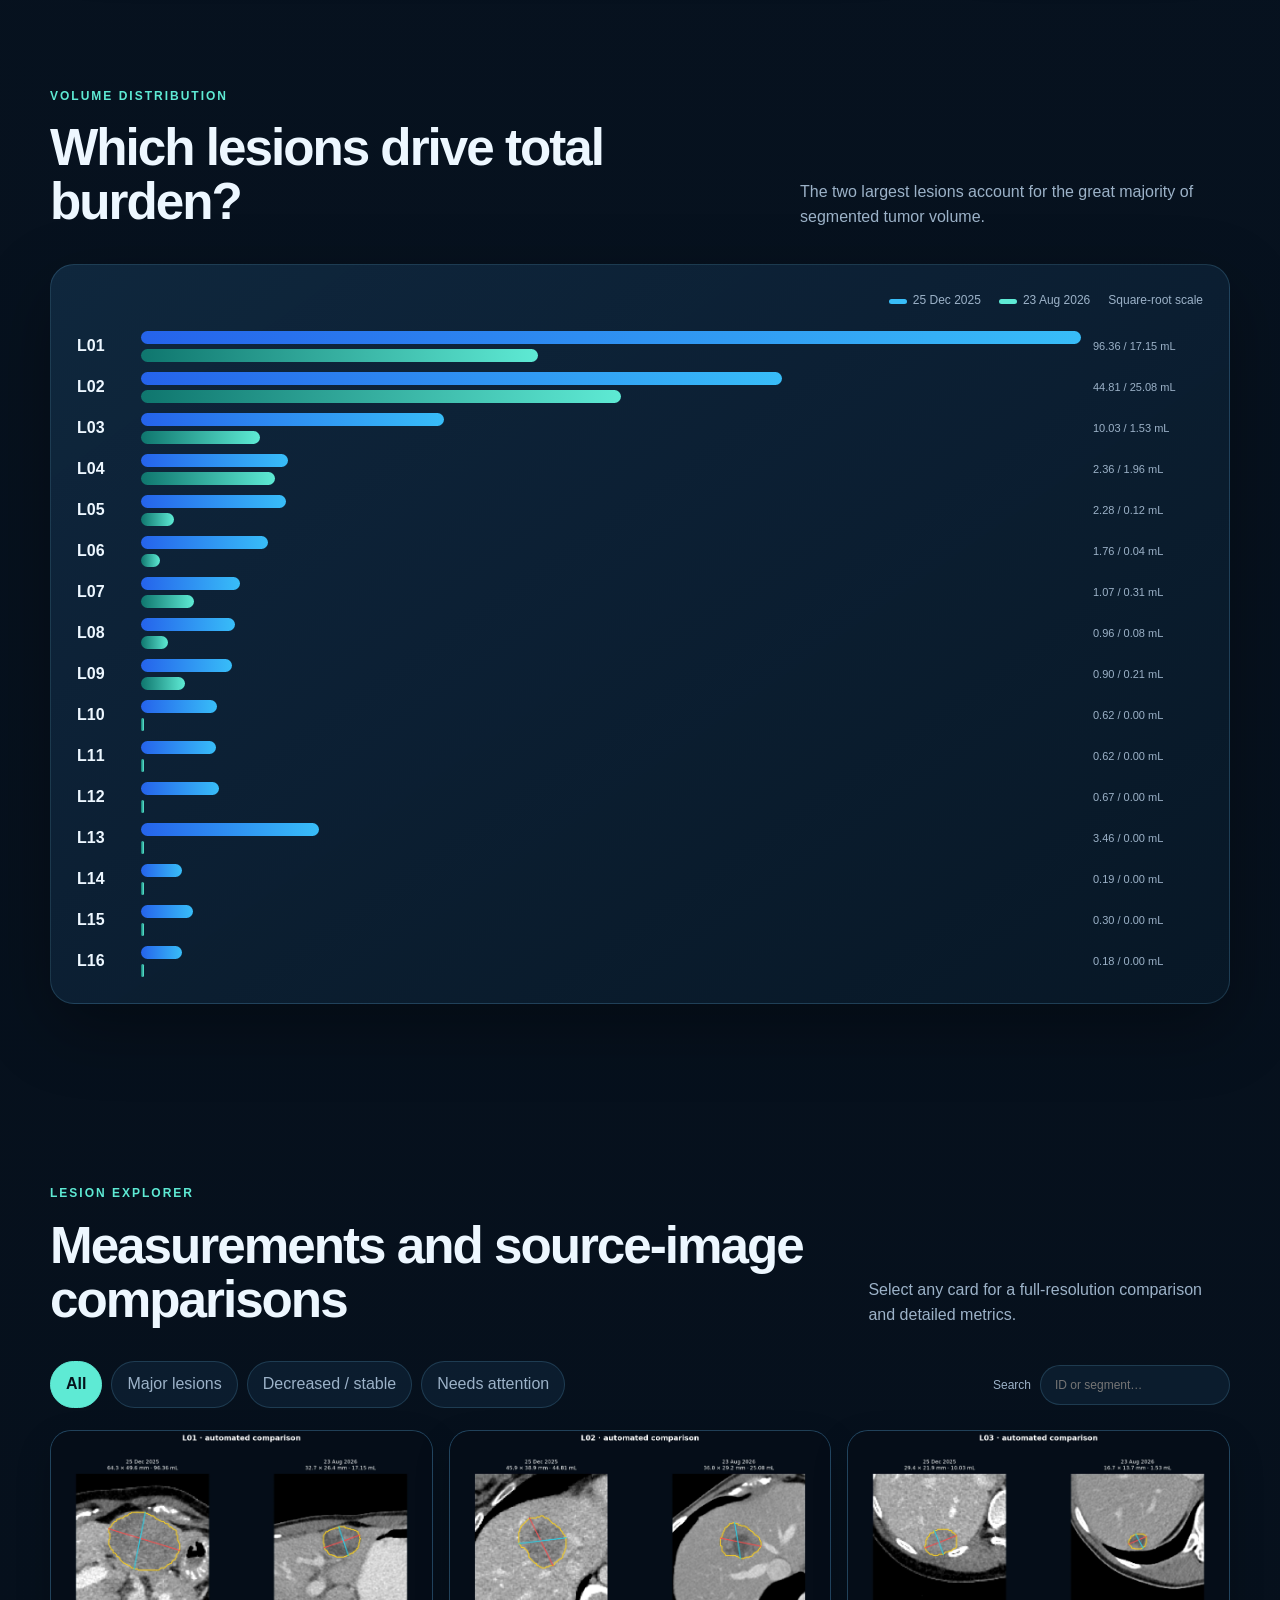
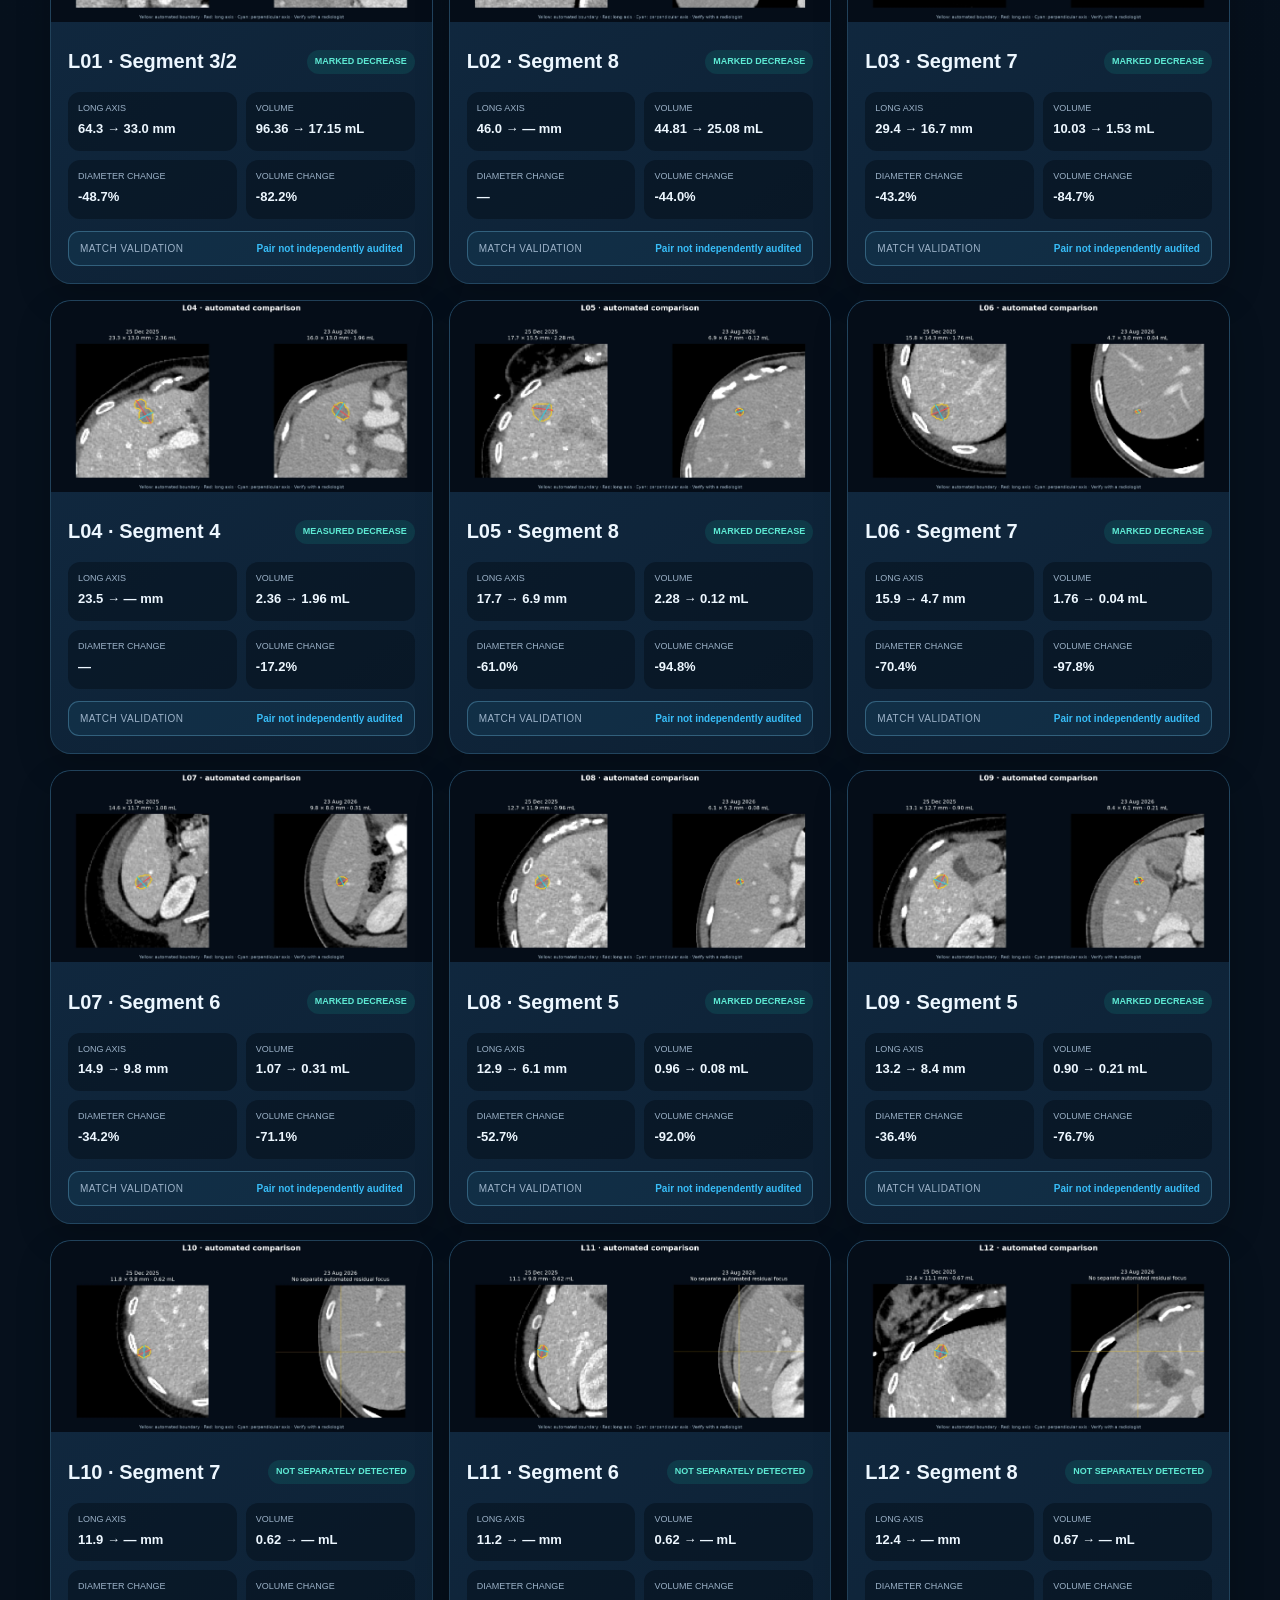
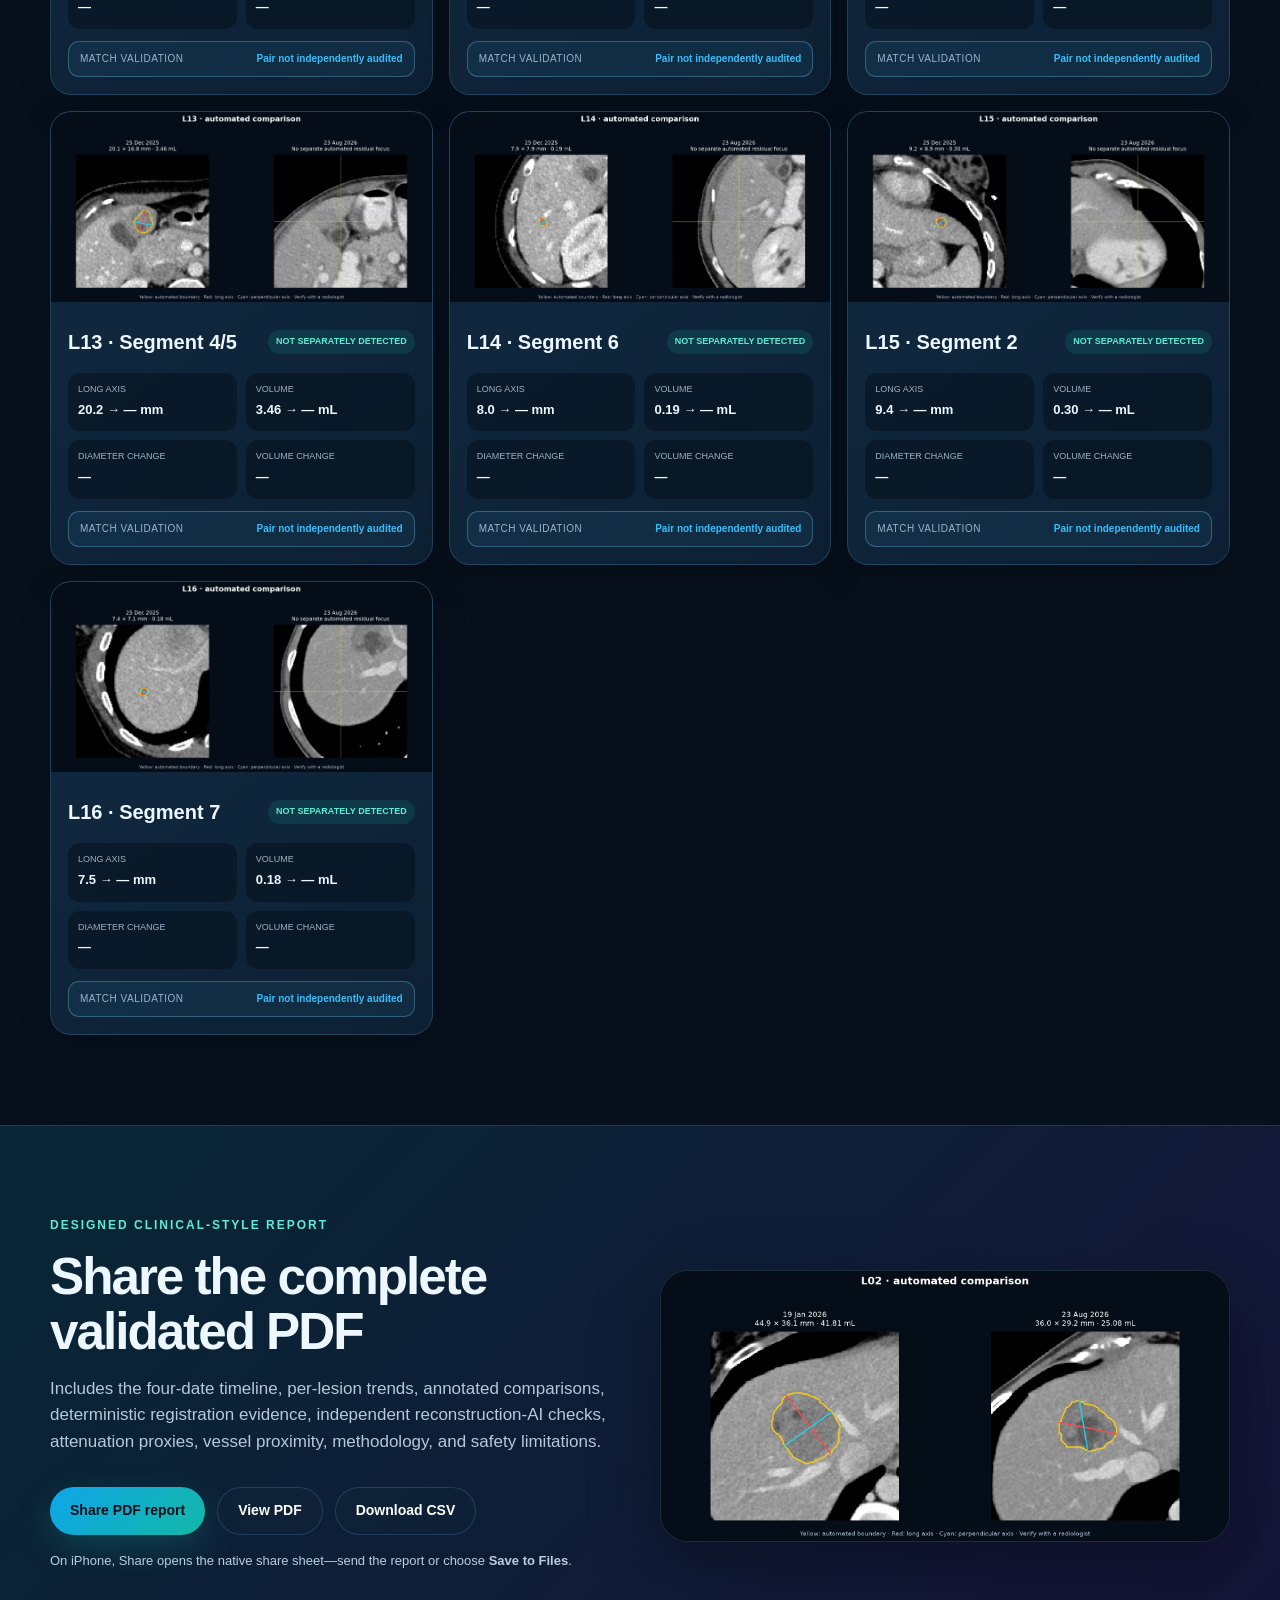
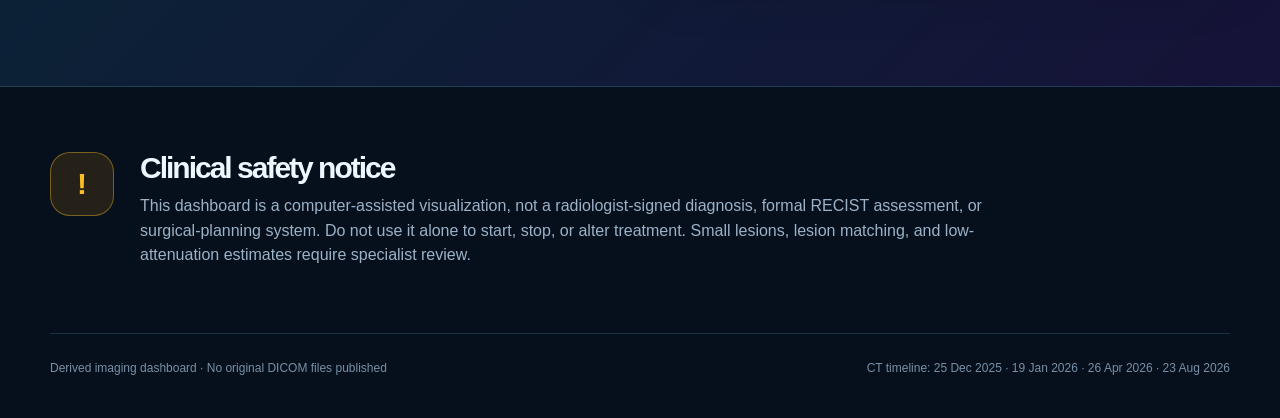
==== commit 551e5a04: "Reconcile lesion identity and expert measurements" ====
--- a/index.html
+++ b/index.html
@@ -12,10 +12,10 @@
   <link rel="icon" type="image/png" sizes="32x32" href="assets/favicon-32.png">
   <link rel="apple-touch-icon" sizes="180x180" href="assets/apple-touch-icon.png?v=3">
   <link rel="manifest" href="site.webmanifest?v=4">
-  <link rel="stylesheet" href="styles.css?v=9">
+  <link rel="stylesheet" href="styles.css?v=10">
   <script type="importmap">{"imports":{"three":"./vendor/three.module.js"}}</script>
   <script type="module" src="viewer.js?v=7"></script>
-  <script defer src="app.js?v=9"></script>
+  <script defer src="app.js?v=10"></script>
 </head>
 <body>
   <div class="privacy-strip">Derived and anonymized imaging data only · Automated analysis · Radiologist verification required</div>
@@ -23,6 +23,7 @@
     <a class="brand" href="#top"><span class="brand-mark">3D</span><span>RadioLens</span></a>
     <nav aria-label="Main navigation">
       <a href="#overview">Overview</a>
+      <a href="#expert-reference">Expert check</a>
       <a href="#timeline">Timeline</a>
       <a href="#model">3D model</a>
       <a href="#lesions">Lesions</a>
@@ -78,7 +79,7 @@
 
       <div class="overview-grid">
         <article class="panel burden-panel">
-          <div class="panel-title"><div><span class="kicker">Liver-lesion burden</span><h3>Percentage of liver volume · node excluded</h3></div></div>
+          <div class="panel-title"><div><span class="kicker">Liver-lesion burden</span><h3>Percentage of liver volume · all automatic hepatic components included</h3></div></div>
           <div class="donut-row">
             <div class="donut-card"><div class="donut" id="fromDonut"><div><strong id="fromBurden">—</strong><span id="fromLabel">Earlier</span></div></div><p id="fromBurdenDetail">—</p></div>
             <div class="donut-card"><div class="donut follow" id="toDonut"><div><strong id="toBurden">—</strong><span id="toLabel">Later</span></div></div><p id="toBurdenDetail">—</p></div>
@@ -89,6 +90,19 @@
           <div class="panel-title"><div><span class="kicker">Interpretation</span><h3>Key observations</h3></div></div>
           <ul class="findings" id="findingsList"><li><span>…</span><div><b>Loading analysis</b><p>Preparing the selected comparison.</p></div></li></ul>
         </article>
+      </div>
+    </section>
+
+    <section id="expert-reference" class="section shell">
+      <div class="section-heading">
+        <div><div class="eyebrow">Radiologist workstation cross-check</div><h2>Manual contour measurements supplied by screenshot</h2></div>
+        <p id="expertReferenceSummary">Loading manual reference…</p>
+      </div>
+      <div class="panel expert-reference-panel">
+        <p id="expertReferenceNote" class="expert-note"></p>
+        <div id="expertMeasurementGrid" class="expert-measurement-grid"></div>
+        <p id="expertHuWarning" class="expert-warning"></p>
+        <p class="expert-warning"><b>Important:</b> screenshots are useful validation evidence, but they do not contain the DICOM coordinates needed to match T1–T15 safely to the dashboard lesion IDs. The original DICOM SEG/RTSTRUCT export is still required for exact contour replacement.</p>
       </div>
     </section>
 
@@ -160,7 +174,6 @@
         <button class="filter" data-filter="major">Major lesions</button>
         <button class="filter" data-filter="stable">Decreased / stable</button>
         <button class="filter" data-filter="caution">Needs attention</button>
-        <button class="filter" data-filter="node">Separate node</button>
         <label class="search"><span>Search</span><input id="lesionSearch" type="search" placeholder="ID or segment…"></label>
       </div>
       <div id="lesionGrid" class="lesion-grid" aria-live="polite"></div>
@@ -172,7 +185,7 @@
           <div class="eyebrow">Designed clinical-style report</div>
           <h2>Share the complete validated PDF</h2>
           <p class="lede small-lede">Includes the four-date timeline, per-lesion trends, annotated comparisons, deterministic registration evidence, independent reconstruction-AI checks, attenuation proxies, vessel proximity, methodology, and safety limitations.</p>
-          <div class="hero-actions"><button class="button primary share-report" type="button">Share PDF report</button><a class="button ghost" href="assets/Liver_Lesion_CT_Comparison.pdf?v=6" target="_blank" rel="noopener">View PDF</a><a class="button ghost" href="assets/lesion_comparison.csv?v=5" download>Download CSV</a></div>
+          <div class="hero-actions"><button class="button primary share-report" type="button">Share PDF report</button><a class="button ghost" href="assets/Liver_Lesion_CT_Comparison.pdf?v=8" target="_blank" rel="noopener">View PDF</a><a class="button ghost" href="assets/lesion_comparison.csv?v=6" download>Download CSV</a></div>
           <p class="share-help">On iPhone, Share opens the native share sheet—send the report or choose <b>Save to Files</b>.</p>
           <p class="share-status" id="shareStatus" aria-live="polite"></p>
         </div>
--- a/styles.css
+++ b/styles.css
@@ -27,3 +27,7 @@
 @media(max-width:900px){.nav{gap:9px}.nav>.mode-link{margin-left:auto;white-space:nowrap}.nav>.share-report{margin-left:0}}
 @media(max-width:580px){.nav>.mode-link,.nav>.share-report{font-size:10px;padding:8px 10px}}
 .status.node{color:#d8b4fe;background:rgba(168,85,247,.16)}
+.expert-reference-panel{background:linear-gradient(145deg,rgba(15,61,71,.88),rgba(17,32,58,.94));border-color:rgba(94,234,212,.3)}
+.expert-note{margin:0 0 18px;color:#d5e7f2}.expert-measurement-grid{display:grid;grid-template-columns:repeat(5,1fr);gap:10px}.expert-measurement{padding:14px;border-radius:14px;background:rgba(3,16,27,.58);border:1px solid var(--line)}.expert-measurement b,.expert-measurement strong,.expert-measurement small{display:block}.expert-measurement b{color:var(--teal);font-size:11px}.expert-measurement strong{font-size:18px;margin:3px 0}.expert-measurement small{color:var(--muted);font-size:10px}.expert-warning{margin:16px 0 0;color:#e9cc92;font-size:12px}
+@media(max-width:900px){.expert-measurement-grid{grid-template-columns:repeat(3,1fr)}}
+@media(max-width:580px){.expert-measurement-grid{grid-template-columns:repeat(2,1fr)}}
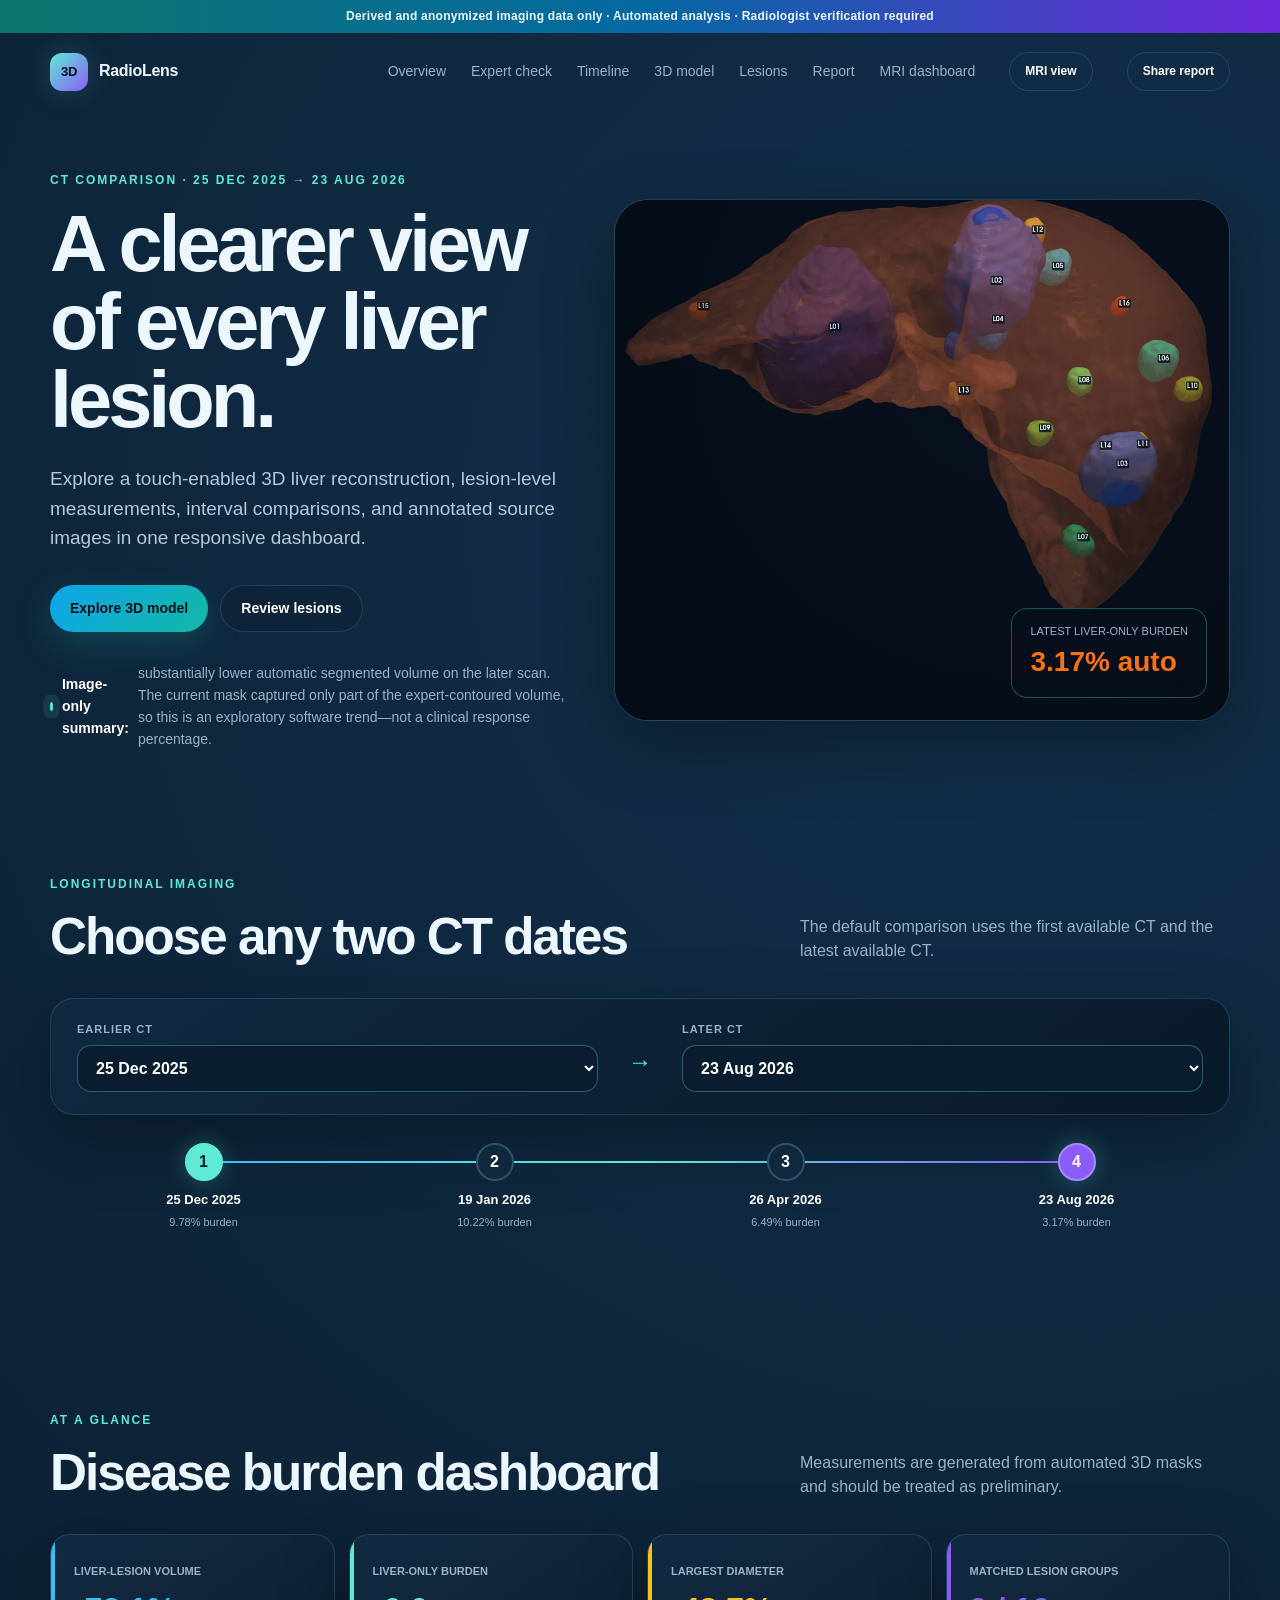
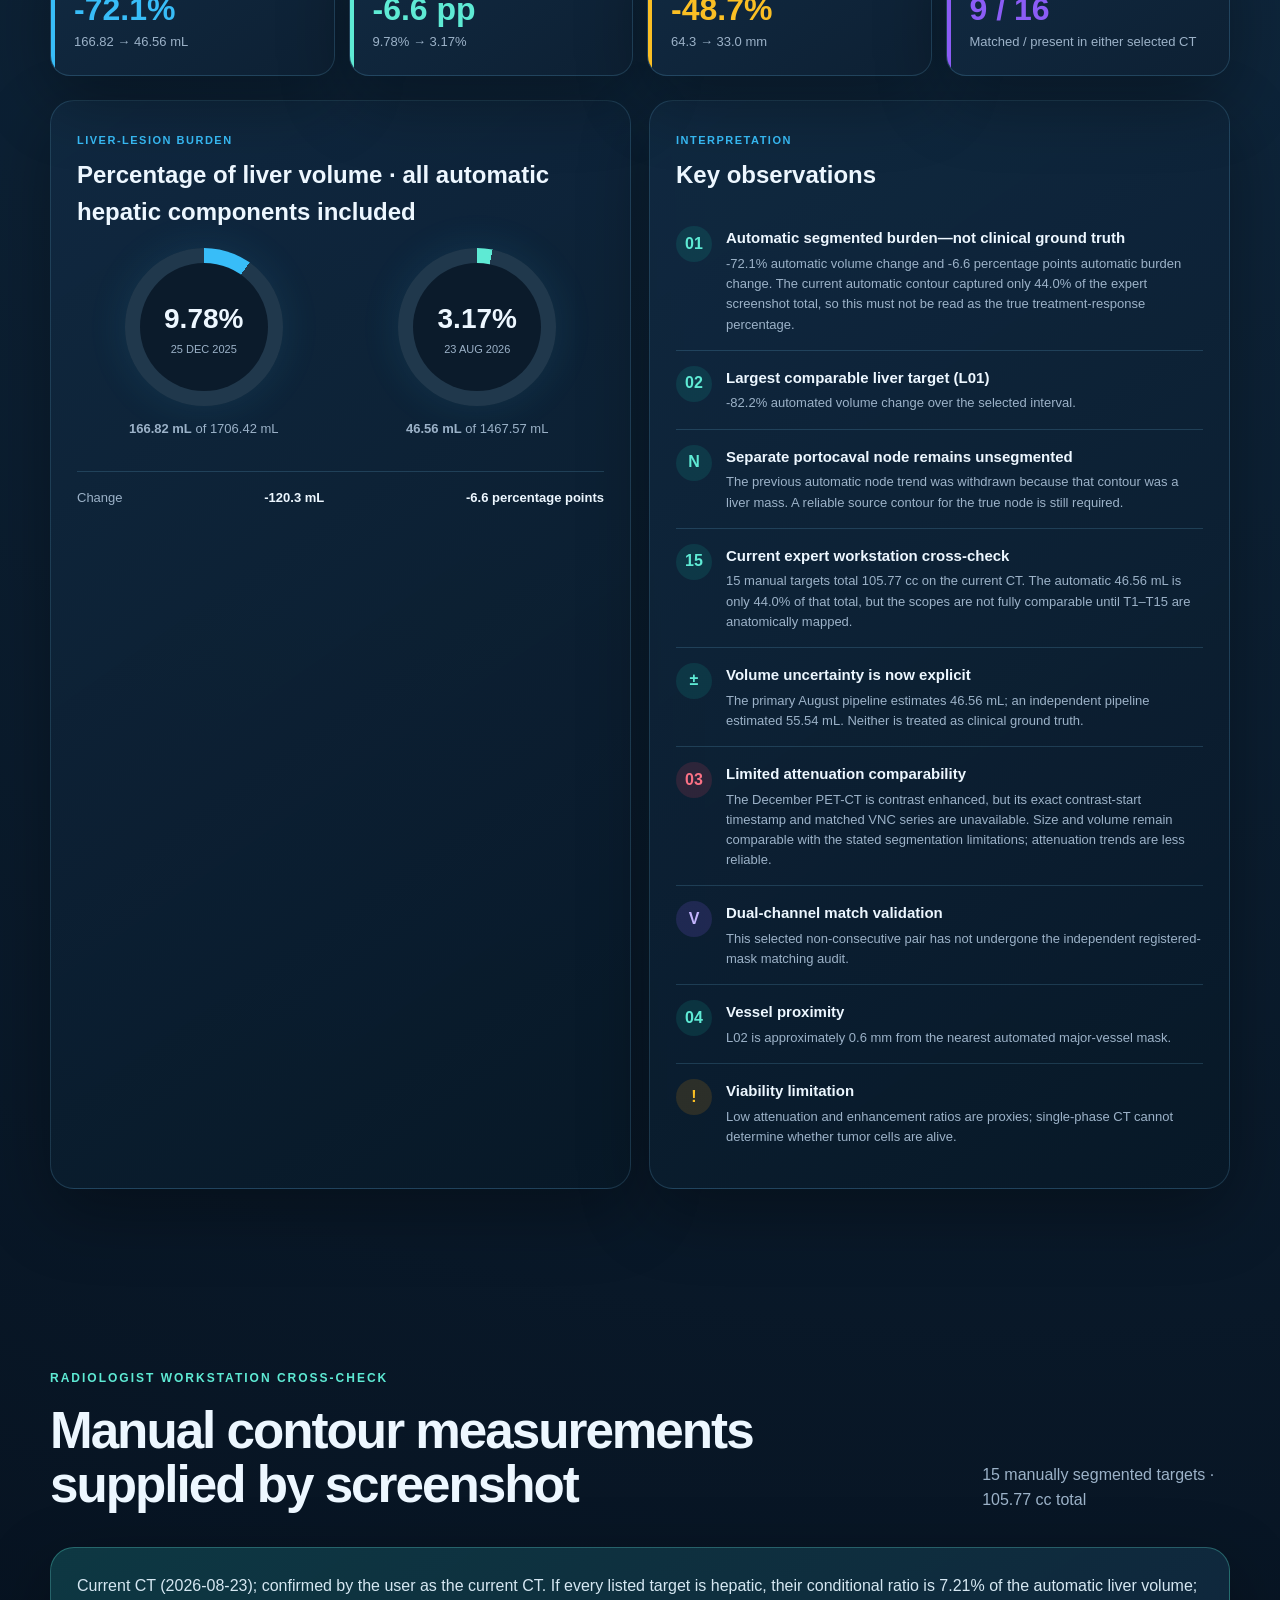
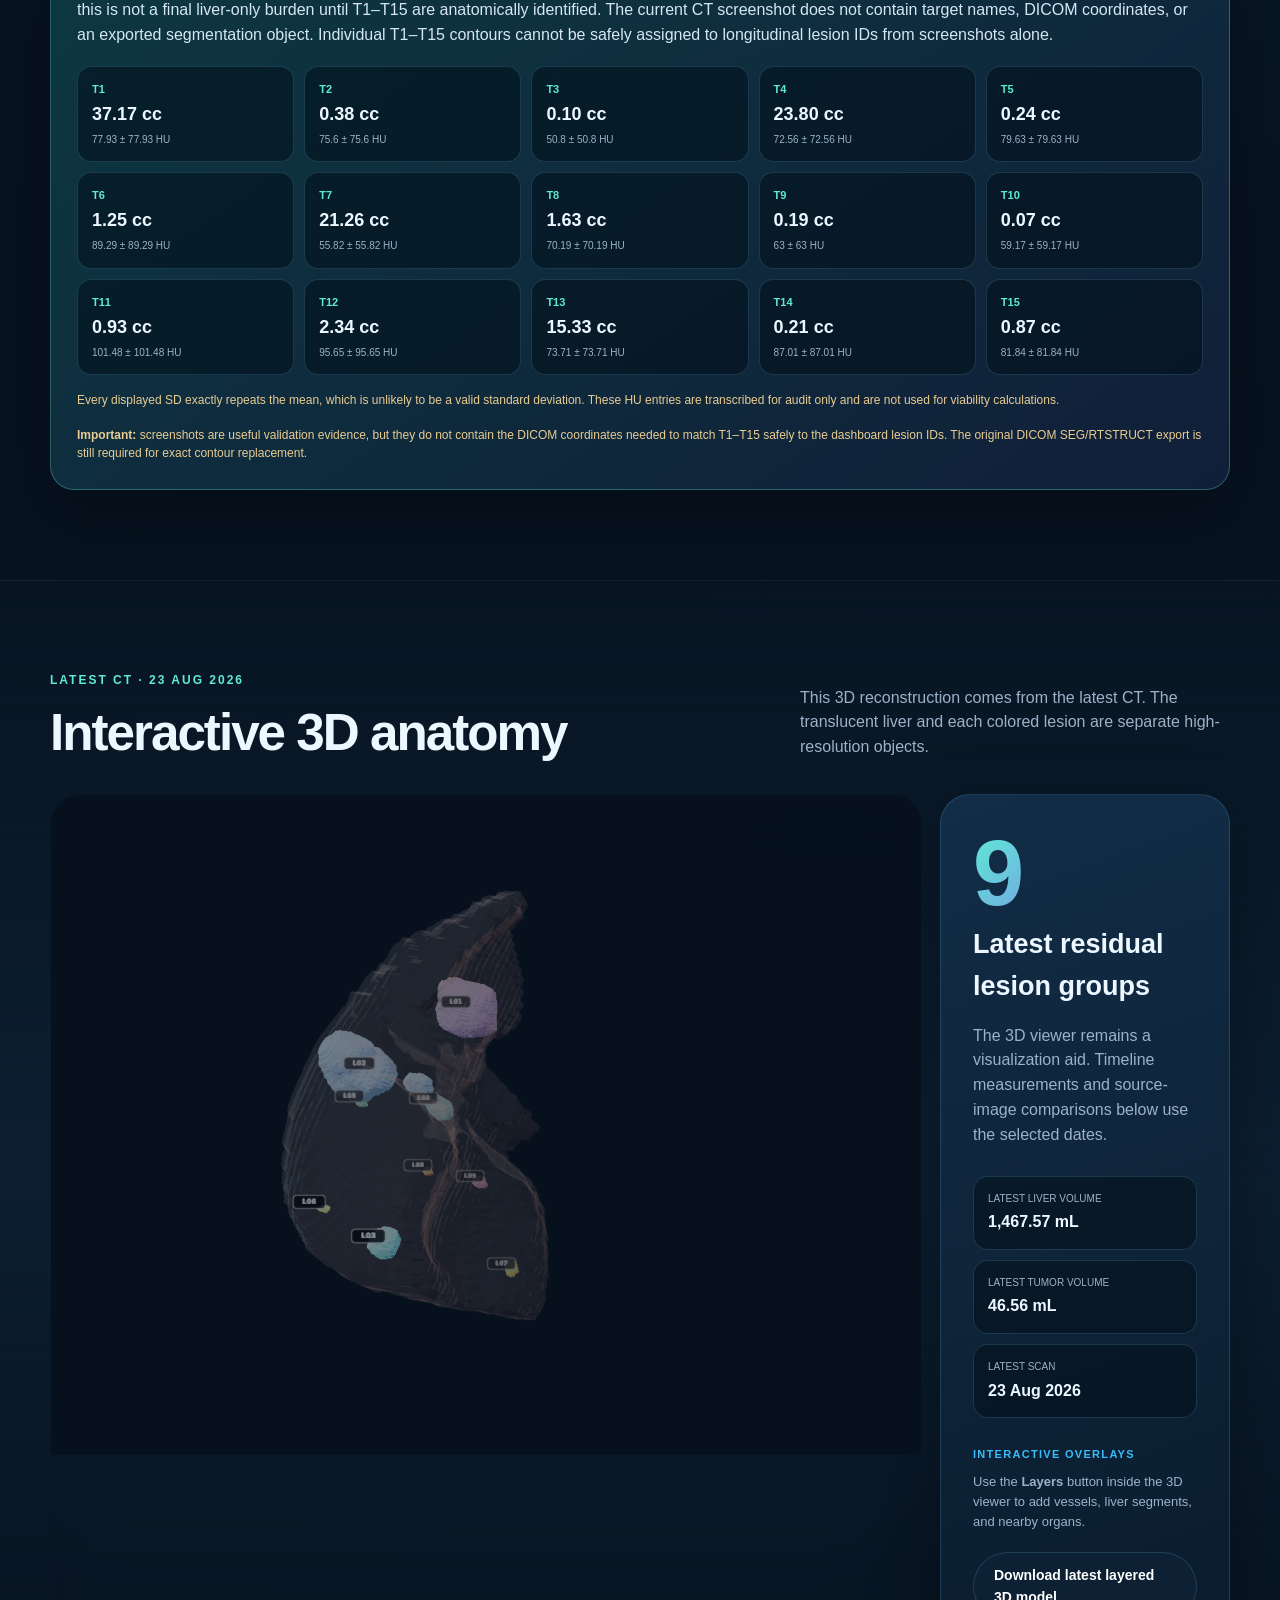
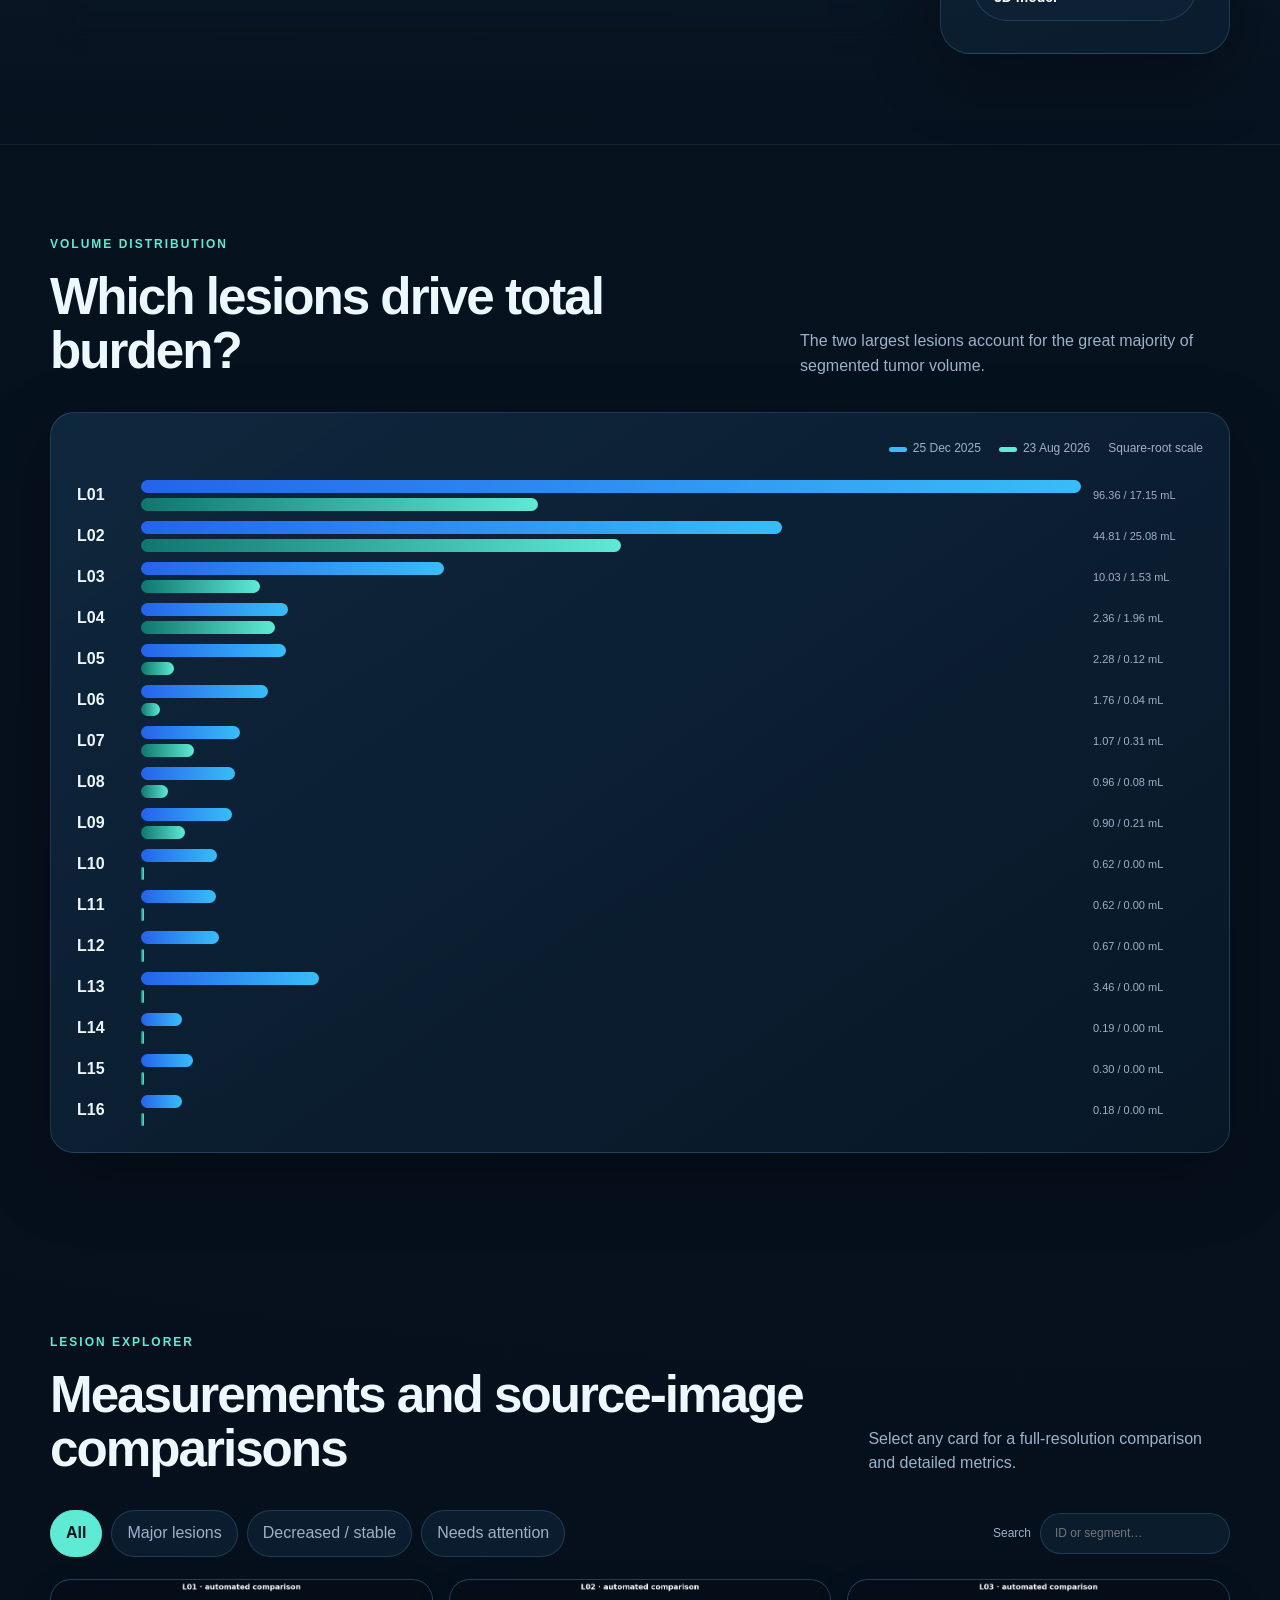
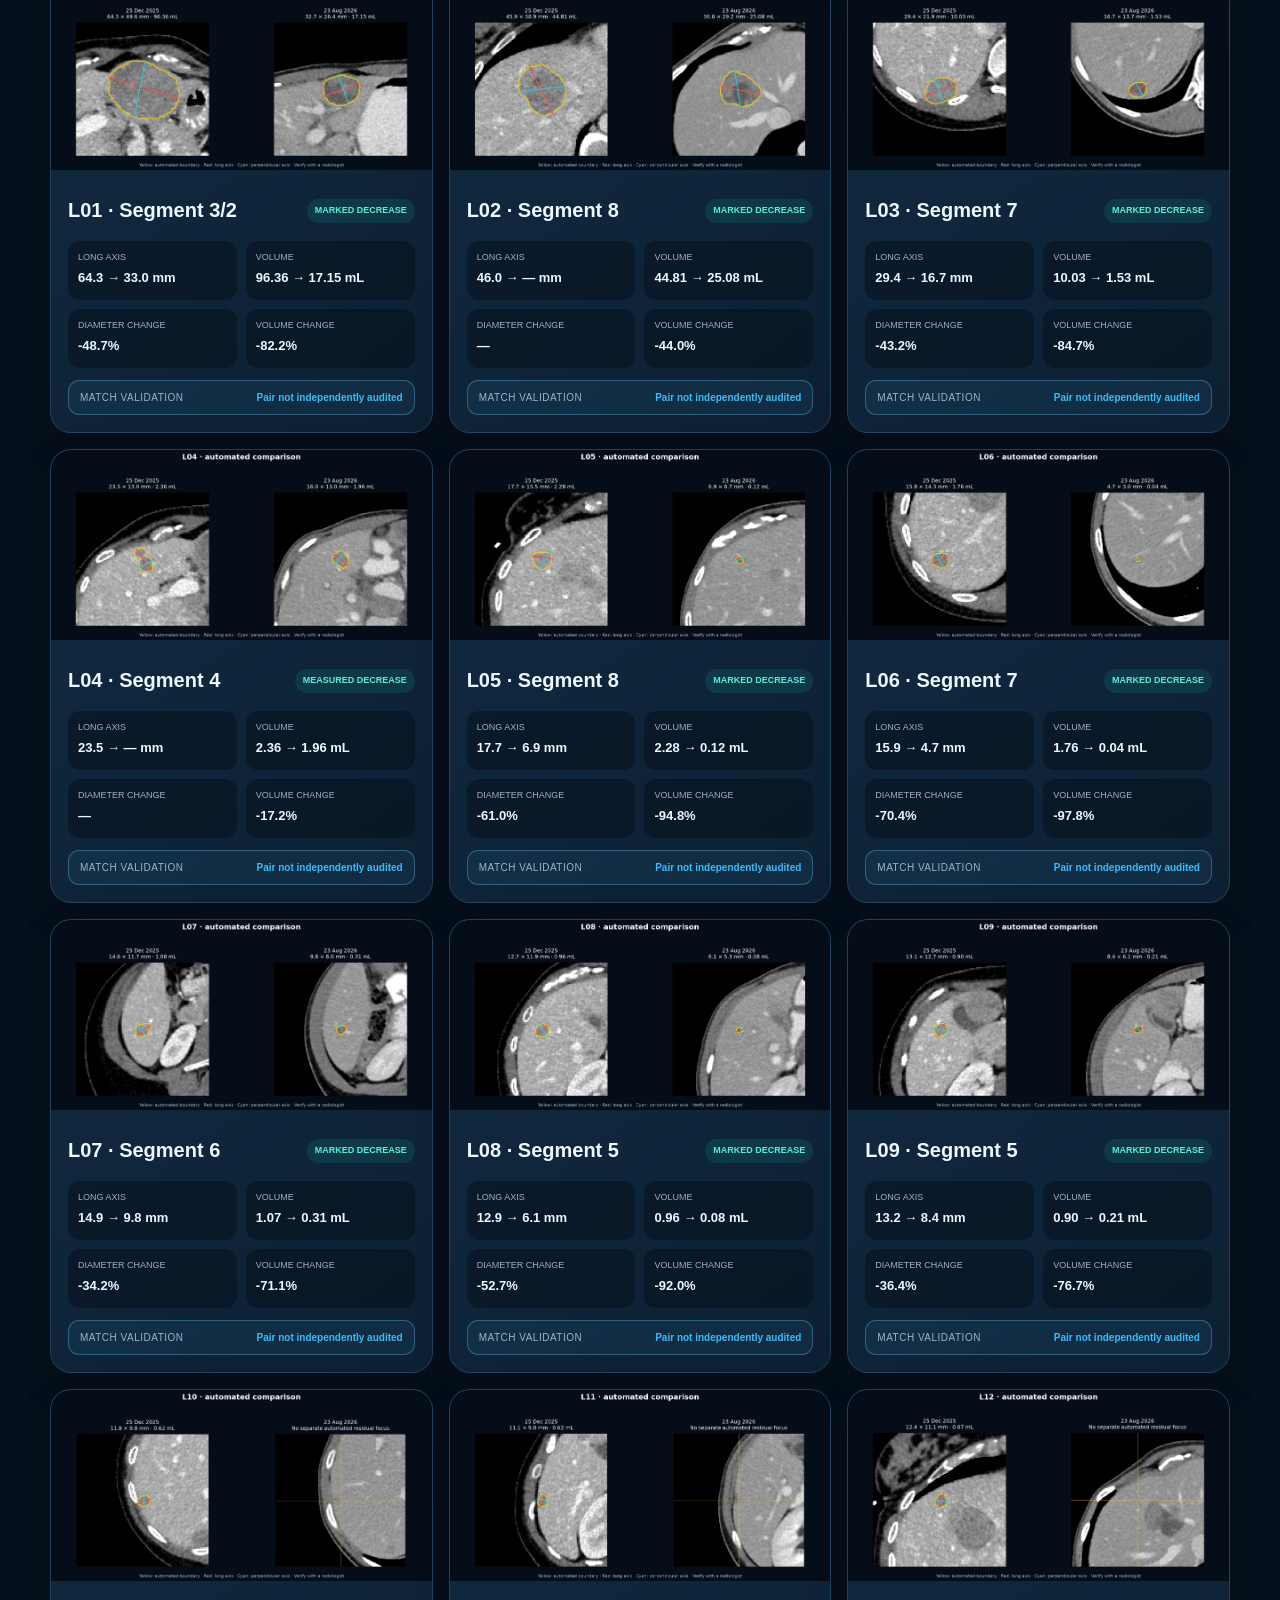
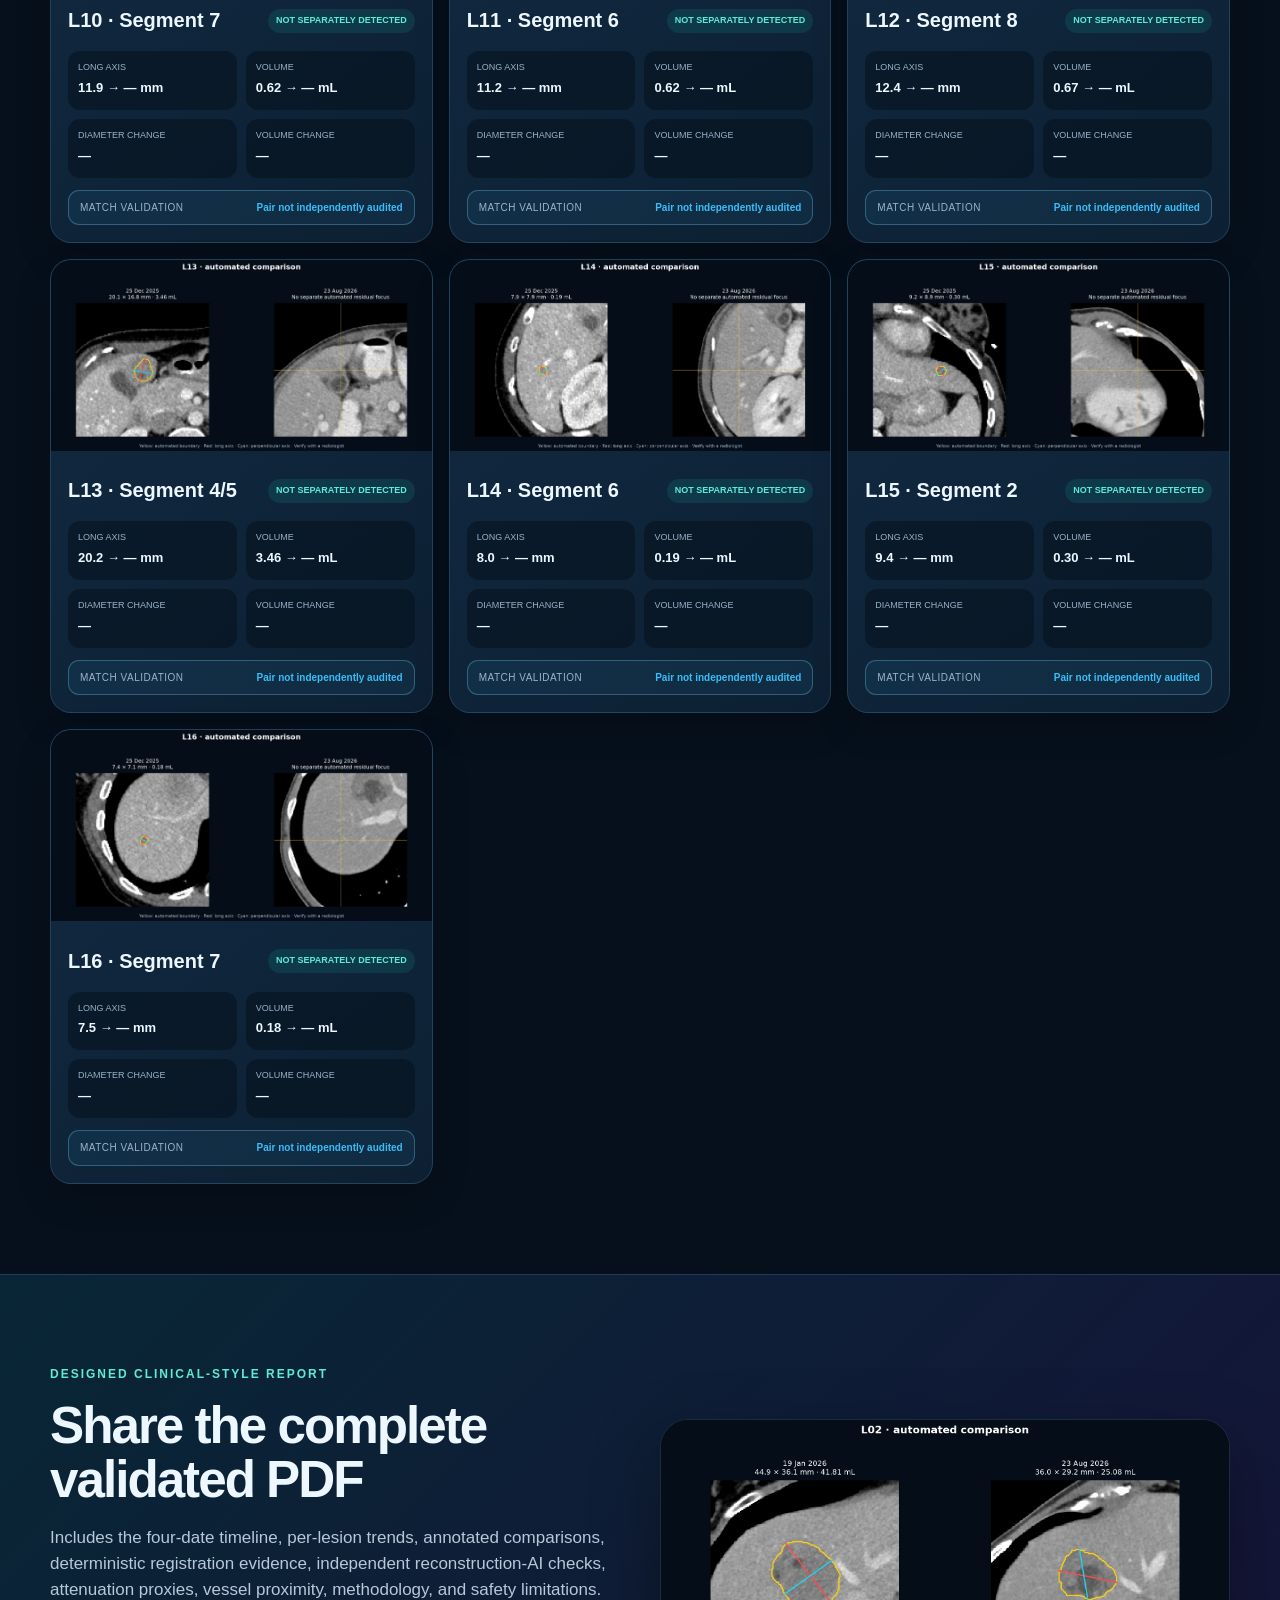
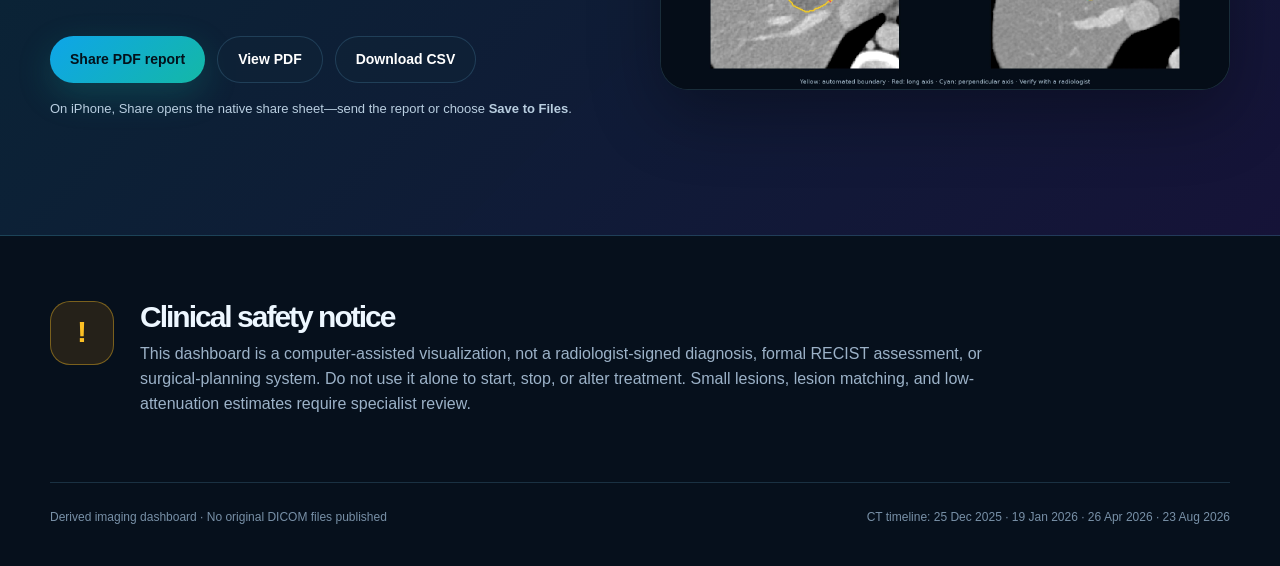
==== commit a62ea97f: "Correct current CT expert measurement interpretation" ====
--- a/index.html
+++ b/index.html
@@ -15,7 +15,7 @@
   <link rel="stylesheet" href="styles.css?v=10">
   <script type="importmap">{"imports":{"three":"./vendor/three.module.js"}}</script>
   <script type="module" src="viewer.js?v=7"></script>
-  <script defer src="app.js?v=10"></script>
+  <script defer src="app.js?v=11"></script>
 </head>
 <body>
   <div class="privacy-strip">Derived and anonymized imaging data only · Automated analysis · Radiologist verification required</div>
